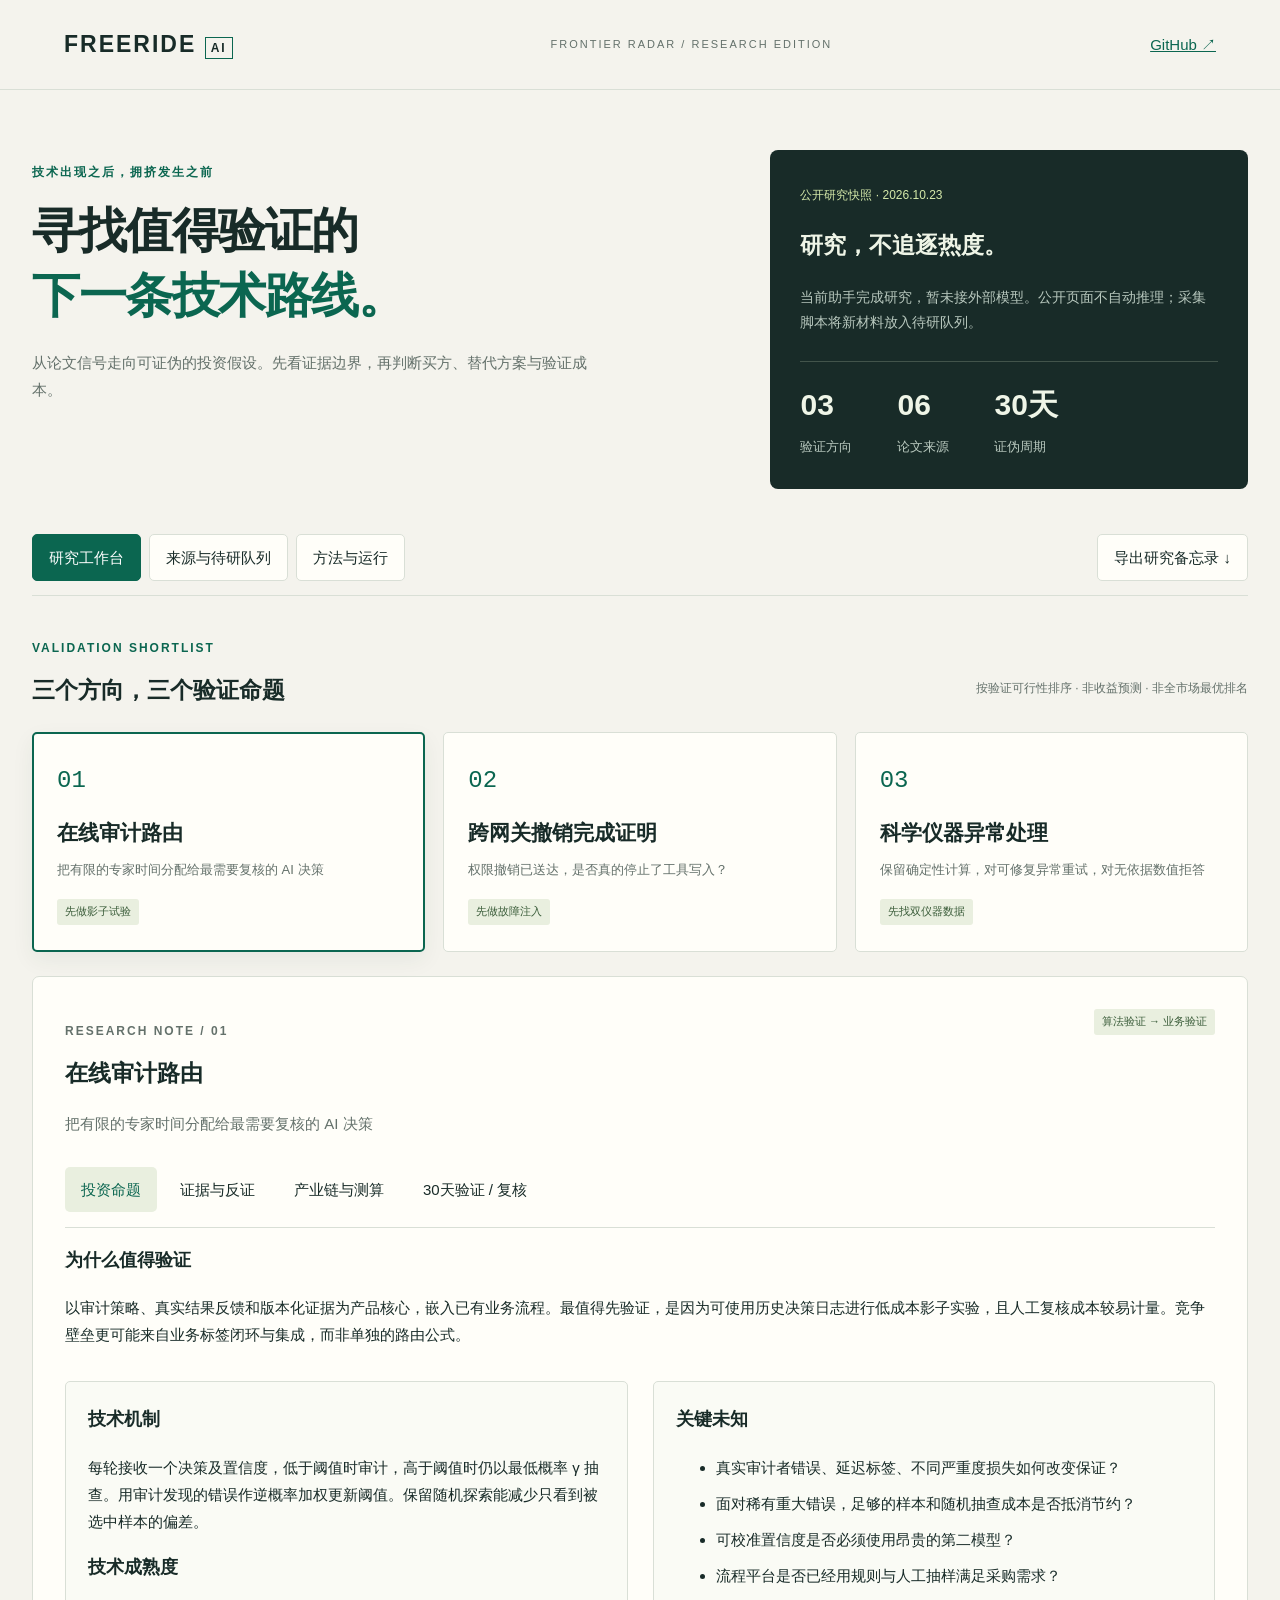
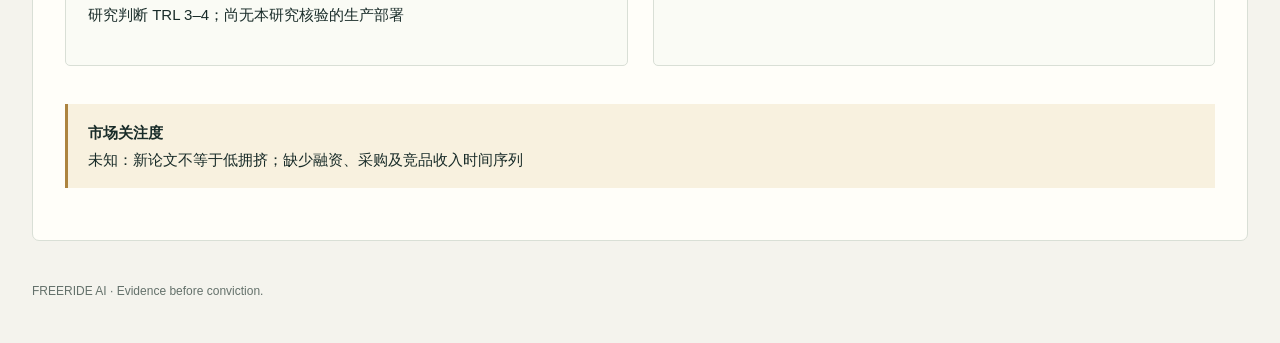
==== index.html @ b3511057 "Publish evidence-led frontier research demo with three validation cases" ====
<!doctype html>
<html lang="zh-CN"><head><meta charset="utf-8"><meta name="viewport" content="width=device-width,initial-scale=1"><meta name="description" content="FREERIDE AI 前沿技术投资研究工作台：证据、反证与30天验证计划"><title>FREERIDE | Frontier Radar</title><link rel="stylesheet" href="style.css"></head>
<body><header><a class="brand" href="#">FREERIDE <span>AI</span></a><div class="edition">FRONTIER RADAR / RESEARCH EDITION</div><a href="https://github.com/Lancewang1/freeride-frontier-radar" target="_blank" rel="noopener">GitHub ↗</a></header>
<main><section class="hero"><div><p class="eyebrow">技术出现之后，拥挤发生之前</p><h1>寻找值得验证的<br><em>下一条技术路线。</em></h1><p class="intro">从论文信号走向可证伪的投资假设。先看证据边界，再判断买方、替代方案与验证成本。</p></div><aside><span class="live">公开研究快照 · 2026.10.23</span><h2>研究，不追逐热度。</h2><p>当前助手完成研究，暂未接外部模型。公开页面不自动推理；采集脚本将新材料放入待研队列。</p><div class="numbers"><div><strong>03</strong><small>验证方向</small></div><div><strong>06</strong><small>论文来源</small></div><div><strong>30天</strong><small>证伪周期</small></div></div></aside></section>
<nav aria-label="页面导航"><button data-view="research" class="active">研究工作台</button><button data-view="evidence">来源与待研队列</button><button data-view="method">方法与运行</button><button id="export">导出研究备忘录 ↓</button></nav>
<section id="research"><div class="section-top"><div><p class="eyebrow">VALIDATION SHORTLIST</p><h2>三个方向，三个验证命题</h2></div><p>按验证可行性排序 · 非收益预测 · 非全市场最优排名</p></div><div id="cards" class="cards"></div><article id="detail"></article></section>
<section id="evidence" hidden><h2>证据登记簿</h2><p>出处有层级，判断有边界。PDF哈希记录本次读取版本，不把作者结果冒充独立复现。</p><input id="search" placeholder="搜索标题或证据状态" aria-label="搜索来源"><div id="source-list"></div><h2>新信号 · 待研究</h2><p>采集只新增候选材料，不改写已审阅结论。论文数和 stars 均不能证明低市场关注。</p><div id="pending"></div></section>
<section id="method" hidden><h2>从信号到可复核的决策</h2><div class="flow"><span>公开来源</span><b>→</b><span>去重与时间戳</span><b>→</b><span>待研队列</span><b>→</b><span>助手研读</span><b>→</b><span>验证 / 否决</span></div><div class="two"><div class="panel"><h3>什么已经可用</h3><p>三个方向深研、逐条出处、产业链、市场假设计算、30天验证计划、浏览器本地复核记录、Markdown 导出、真实 arXiv 信号采集与去重。</p><h3>如何持续运行</h3><p>本地执行 <code>python scripts/collect.py</code>，然后 <code>python -m http.server 8000</code>。脚本每次更新 pending.json；可由系统任务定时触发。GitHub Actions (optional template) 支持手动采集，产物作为 artifact 下载，不会自动发布未经复核材料。</p></div><div class="panel"><h3>尚未成立的结论</h3><p>没有核验融资拥挤度、客户采购与收入，因此不标记“被低估”。市场容量、CAGR、上下游CR5暂无可比观测数据。页面测算均为可编辑假设。</p><h3>公开版边界</h3><p>仅含公开来源与原创分析，不含客户材料。复核记录只保存在当前浏览器。无云端同步、登录、后台模型或全天候任务；关闭本地服务后不会继续采集。</p></div></div><h3>筛选规则</h3><p>候选须具备明确新机制、可测的增量收益和可执行的证伪实验。优先低成本验证，再评估跨客户复用、付费意愿及平台替代风险。三个方向从先前主题筛选进入此轮深研，当前排序是研究判断，不是统计评分。</p><h3>下一阶段的数据要求</h3><p>关注度需固定关键词与对照主题，按月记录论文/独立团队、代码贡献者、融资轮次及金额、产品发布和招标采购；区分技术活动与资本拥挤。至少建立一个可比窗口后再判断变化，不用单日搜索结果下结论。</p></section>
<footer>FREERIDE AI · Evidence before conviction. <span id="save-status" role="status"></span></footer></main><script src="app.js"></script></body></html>
---- style.css ----
:root{--bg:#f4f3ed;--ink:#182b28;--muted:#64716b;--line:#d9dfd6;--green:#0b6650;--lime:#d6eaaa;--white:#fffef9}*{box-sizing:border-box}body{margin:0;background:var(--bg);color:var(--ink);font:15px/1.8 -apple-system,BlinkMacSystemFont,"Segoe UI","Microsoft YaHei",sans-serif}a{color:var(--green)}button,input,select,textarea{font:inherit}button{cursor:pointer}header{max-width:1440px;margin:auto;padding:24px 5%;display:flex;align-items:center;justify-content:space-between;border-bottom:1px solid var(--line)}.brand{font-size:23px;letter-spacing:2px;font-weight:800;text-decoration:none;color:var(--ink)}.brand span{font-size:12px;border:1px solid var(--green);padding:3px 5px}.edition{font-size:11px;letter-spacing:2px;color:var(--muted)}main{max-width:1320px;margin:auto;padding:0 32px}.hero{display:grid;grid-template-columns:1.4fr 1fr;gap:70px;padding:60px 0 45px}.eyebrow{font-size:12px;letter-spacing:2px;color:var(--green);font-weight:700}h1{font-size:48px;line-height:1.35;margin:15px 0 20px;letter-spacing:-1.5px}h1 em{font-style:normal;color:var(--green)}.intro{max-width:560px;color:var(--muted)}aside{background:var(--ink);color:#eff5e7;padding:30px;border-radius:8px;align-self:center}aside p{color:#b8c8be;font-size:14px}.live{font-size:12px;color:var(--lime)}.numbers{display:flex;gap:45px;border-top:1px solid #42544b;padding-top:16px;margin-top:25px}.numbers strong{font-size:30px;display:block}.numbers small{color:#b8c8be}nav{display:flex;gap:8px;border-bottom:1px solid var(--line);padding-bottom:14px;flex-wrap:wrap}button{border:1px solid var(--line);border-radius:5px;background:var(--white);color:var(--ink);padding:9px 16px}button:hover{border-color:var(--green)}button.active{background:var(--green);color:white;border-color:var(--green)}#export{margin-left:auto}.section-top{display:flex;justify-content:space-between;align-items:end;margin:30px 0 20px}.section-top h2{margin:0}.section-top>p{font-size:12px;color:var(--muted)}.cards{display:grid;grid-template-columns:repeat(3,1fr);gap:18px}.card{text-align:left;padding:24px;position:relative;min-height:220px}.card.selected{border:2px solid var(--green);padding:23px;box-shadow:0 8px 22px #183d2810}.card .rank{color:var(--green);font-family:monospace;font-size:24px}.card h3{margin:12px 0 6px;font-size:21px}.card p{font-size:13px;color:var(--muted);margin:0 0 15px}.pill{display:inline-block;background:#e9efdf;color:#3b5d3a;padding:3px 8px;border-radius:3px;font-size:11px}article{background:var(--white);border:1px solid var(--line);border-radius:7px;margin-top:24px;padding:32px}.detail-head{display:flex;justify-content:space-between;gap:20px}.detail-head h2{margin:4px 0}.detail-head p{color:var(--muted)}.tabs{display:flex;gap:7px;flex-wrap:wrap;border-bottom:1px solid var(--line);padding:15px 0}.tabs button{border:0;background:transparent}.tabs button.active{color:var(--green);background:#e9efdf}.two{display:grid;grid-template-columns:1fr 1fr;gap:25px}.panel{border:1px solid var(--line);padding:22px;border-radius:5px;margin:18px 0;background:#fafbf5}.panel h3:first-child{margin-top:0}.muted{color:var(--muted)}.fact{padding:18px 0;border-bottom:1px solid var(--line)}.fact p{margin:0 0 6px}.fact small{color:var(--muted)}.warning{border-left:3px solid #ad8440;background:#f8f1df;padding:15px 20px;margin:20px 0}.flow{display:flex;align-items:stretch;gap:12px;margin:24px 0;flex-wrap:wrap}.flow span{flex:1;background:#e8eee3;padding:18px;min-width:140px}.flow b{align-self:center;color:var(--muted)}label{display:block;font-size:13px;margin:12px 0}input,select,textarea{border:1px solid #bec9bc;border-radius:4px;padding:9px;background:white;color:var(--ink);max-width:100%}input[type=number]{display:block;width:100%}textarea{width:100%;min-height:120px}.metrics{display:grid;grid-template-columns:repeat(3,1fr);gap:15px}.metric{background:#e8eee3;padding:20px}.metric strong{font-size:24px;display:block;color:var(--green)}.metric small{font-size:12px}.source{padding:20px;border-bottom:1px solid var(--line);overflow-wrap:anywhere}.source p{margin:5px 0}.hash{font:11px/1.6 monospace;color:var(--muted)}#search{width:100%;max-width:500px;margin:15px 0}footer{margin:40px 0;font-size:12px;color:var(--muted);display:flex;justify-content:space-between}li{margin:9px 0}section[hidden],div[hidden]{display:none}code{overflow-wrap:anywhere}a:focus-visible,button:focus-visible{outline:3px solid #cb982d;outline-offset:3px}
@media(max-width:800px){main{padding:0 18px}.hero{grid-template-columns:1fr;gap:20px;padding:30px 0}h1{font-size:35px}.edition{display:none}.cards,.two{grid-template-columns:1fr}.card{min-height:0}.section-top{display:block}.detail-head{display:block}article{padding:18px}.metrics{grid-template-columns:1fr}.numbers{gap:35px}#export{margin-left:0}.flow{flex-direction:column}.flow b{transform:rotate(90deg)}header{padding:20px}.brand{font-size:19px}}
.detail-head>.pill{align-self:flex-start;white-space:nowrap}
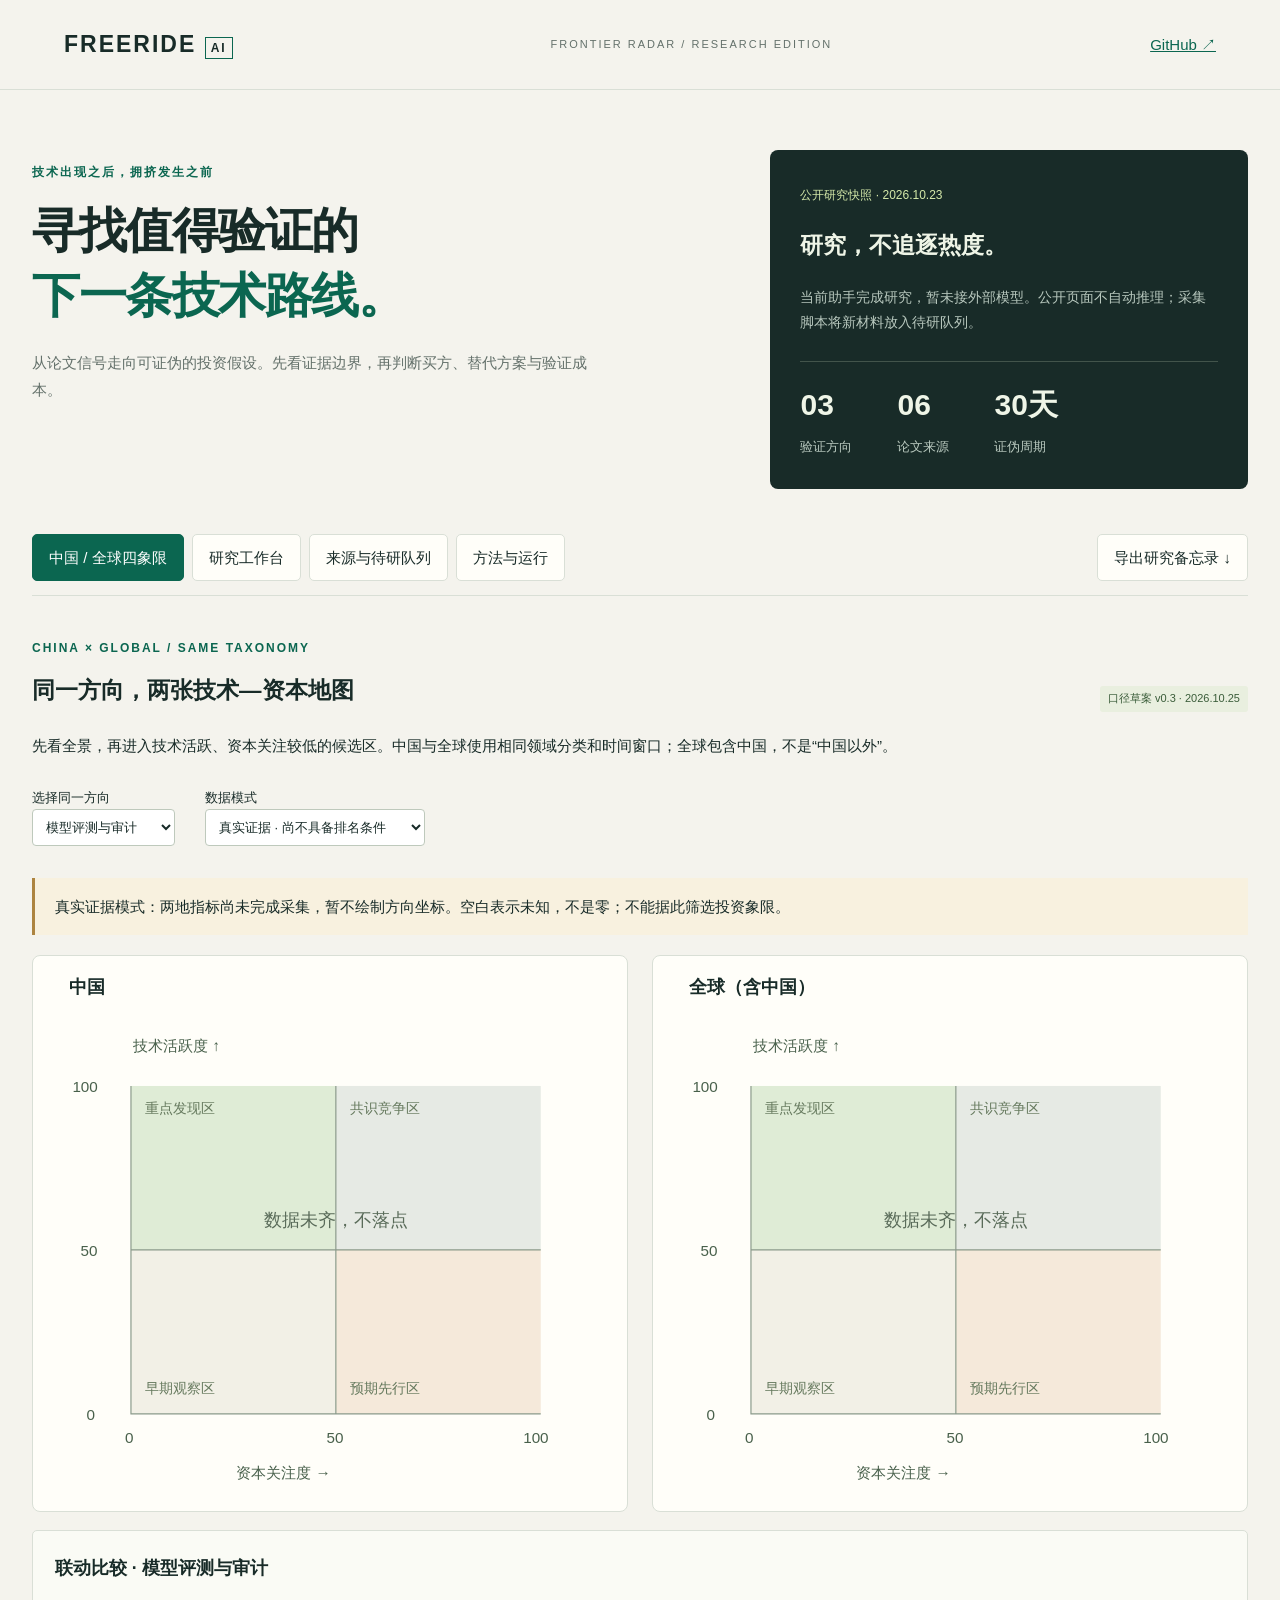
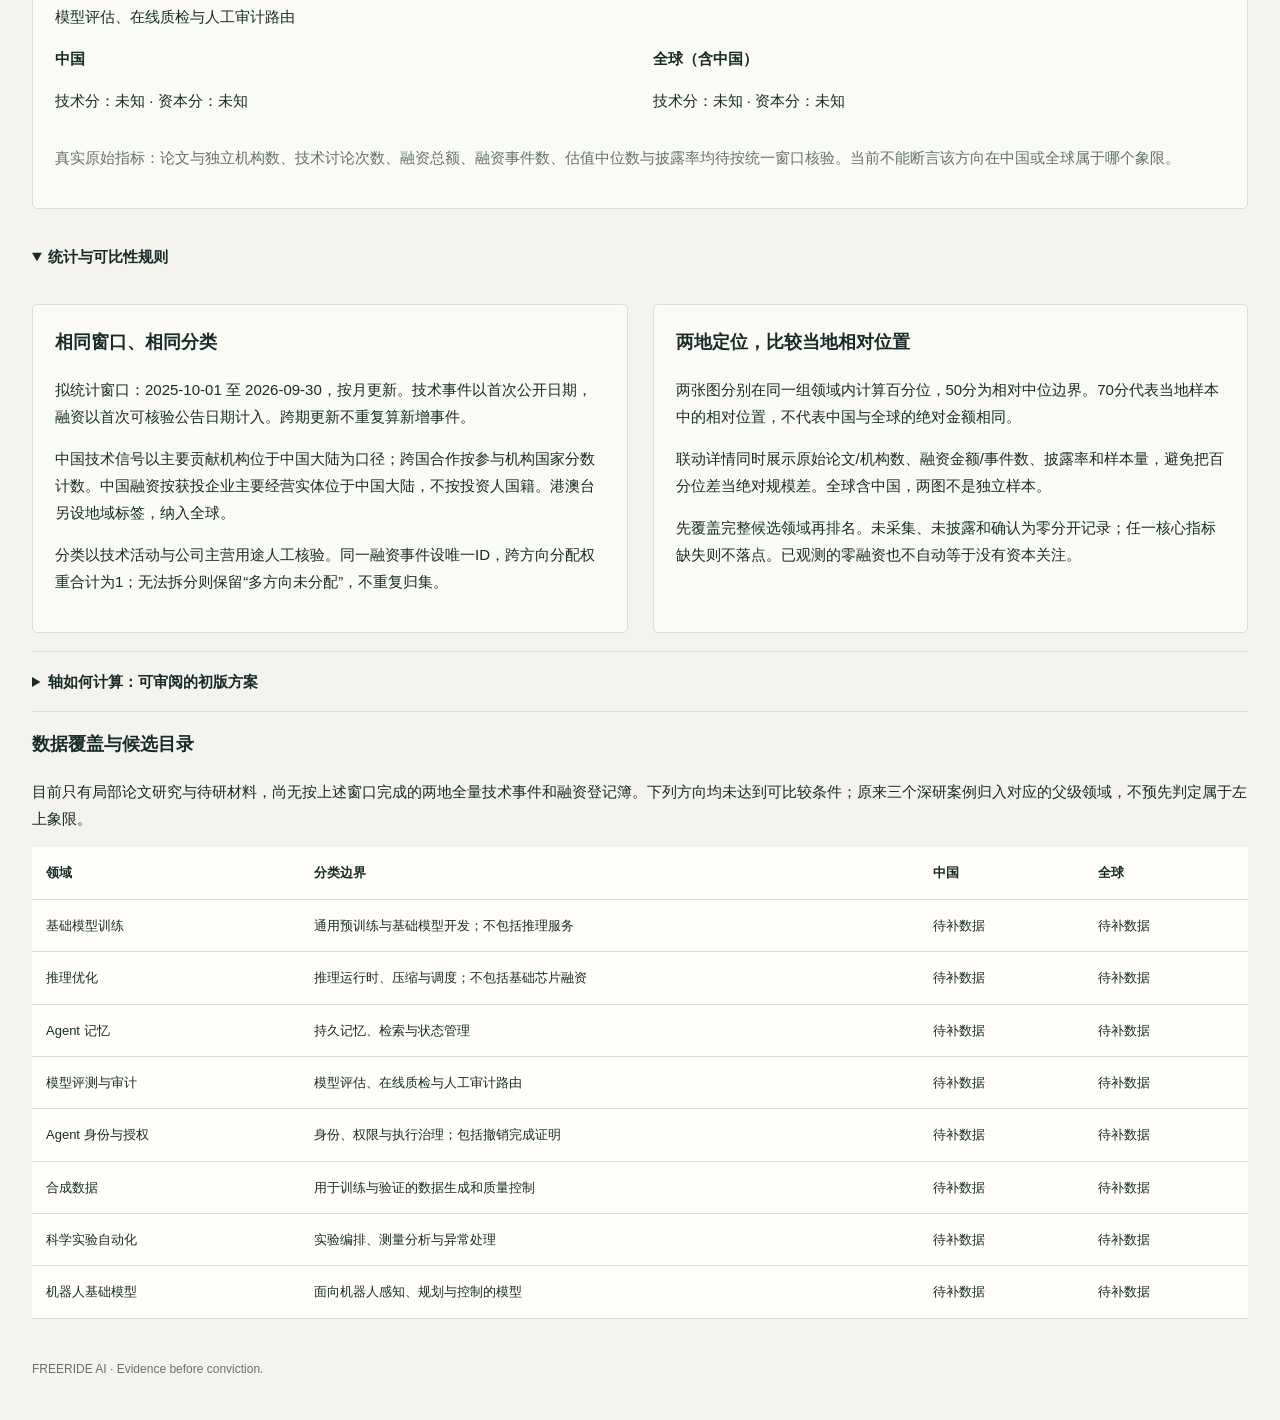
==== commit 88d8d8a4: "Add linked China and global quadrant framework with explicit data gaps" ====
--- a/index.html
+++ b/index.html
@@ -2,8 +2,8 @@
 <html lang="zh-CN"><head><meta charset="utf-8"><meta name="viewport" content="width=device-width,initial-scale=1"><meta name="description" content="FREERIDE AI 前沿技术投资研究工作台：证据、反证与30天验证计划"><title>FREERIDE | Frontier Radar</title><link rel="stylesheet" href="style.css"></head>
 <body><header><a class="brand" href="#">FREERIDE <span>AI</span></a><div class="edition">FRONTIER RADAR / RESEARCH EDITION</div><a href="https://github.com/Lancewang1/freeride-frontier-radar" target="_blank" rel="noopener">GitHub ↗</a></header>
 <main><section class="hero"><div><p class="eyebrow">技术出现之后，拥挤发生之前</p><h1>寻找值得验证的<br><em>下一条技术路线。</em></h1><p class="intro">从论文信号走向可证伪的投资假设。先看证据边界，再判断买方、替代方案与验证成本。</p></div><aside><span class="live">公开研究快照 · 2026.10.23</span><h2>研究，不追逐热度。</h2><p>当前助手完成研究，暂未接外部模型。公开页面不自动推理；采集脚本将新材料放入待研队列。</p><div class="numbers"><div><strong>03</strong><small>验证方向</small></div><div><strong>06</strong><small>论文来源</small></div><div><strong>30天</strong><small>证伪周期</small></div></div></aside></section>
-<nav aria-label="页面导航"><button data-view="research" class="active">研究工作台</button><button data-view="evidence">来源与待研队列</button><button data-view="method">方法与运行</button><button id="export">导出研究备忘录 ↓</button></nav>
-<section id="research"><div class="section-top"><div><p class="eyebrow">VALIDATION SHORTLIST</p><h2>三个方向，三个验证命题</h2></div><p>按验证可行性排序 · 非收益预测 · 非全市场最优排名</p></div><div id="cards" class="cards"></div><article id="detail"></article></section>
+<nav aria-label="页面导航"><button data-view="landscape" class="active">中国 / 全球四象限</button><button data-view="research">研究工作台</button><button data-view="evidence">来源与待研队列</button><button data-view="method">方法与运行</button><button id="export">导出研究备忘录 ↓</button></nav>
+<section id="landscape"></section><section id="research" hidden><div class="section-top"><div><p class="eyebrow">VALIDATION SHORTLIST</p><h2>三个方向，三个验证命题</h2></div><p>按验证可行性排序 · 非收益预测 · 非全市场最优排名</p></div><div id="cards" class="cards"></div><article id="detail"></article></section>
 <section id="evidence" hidden><h2>证据登记簿</h2><p>出处有层级，判断有边界。PDF哈希记录本次读取版本，不把作者结果冒充独立复现。</p><input id="search" placeholder="搜索标题或证据状态" aria-label="搜索来源"><div id="source-list"></div><h2>新信号 · 待研究</h2><p>采集只新增候选材料，不改写已审阅结论。论文数和 stars 均不能证明低市场关注。</p><div id="pending"></div></section>
 <section id="method" hidden><h2>从信号到可复核的决策</h2><div class="flow"><span>公开来源</span><b>→</b><span>去重与时间戳</span><b>→</b><span>待研队列</span><b>→</b><span>助手研读</span><b>→</b><span>验证 / 否决</span></div><div class="two"><div class="panel"><h3>什么已经可用</h3><p>三个方向深研、逐条出处、产业链、市场假设计算、30天验证计划、浏览器本地复核记录、Markdown 导出、真实 arXiv 信号采集与去重。</p><h3>如何持续运行</h3><p>本地执行 <code>python scripts/collect.py</code>，然后 <code>python -m http.server 8000</code>。脚本每次更新 pending.json；可由系统任务定时触发。GitHub Actions (optional template) 支持手动采集，产物作为 artifact 下载，不会自动发布未经复核材料。</p></div><div class="panel"><h3>尚未成立的结论</h3><p>没有核验融资拥挤度、客户采购与收入，因此不标记“被低估”。市场容量、CAGR、上下游CR5暂无可比观测数据。页面测算均为可编辑假设。</p><h3>公开版边界</h3><p>仅含公开来源与原创分析，不含客户材料。复核记录只保存在当前浏览器。无云端同步、登录、后台模型或全天候任务；关闭本地服务后不会继续采集。</p></div></div><h3>筛选规则</h3><p>候选须具备明确新机制、可测的增量收益和可执行的证伪实验。优先低成本验证，再评估跨客户复用、付费意愿及平台替代风险。三个方向从先前主题筛选进入此轮深研，当前排序是研究判断，不是统计评分。</p><h3>下一阶段的数据要求</h3><p>关注度需固定关键词与对照主题，按月记录论文/独立团队、代码贡献者、融资轮次及金额、产品发布和招标采购；区分技术活动与资本拥挤。至少建立一个可比窗口后再判断变化，不用单日搜索结果下结论。</p></section>
-<footer>FREERIDE AI · Evidence before conviction. <span id="save-status" role="status"></span></footer></main><script src="app.js"></script></body></html>
+<footer>FREERIDE AI · Evidence before conviction. <span id="save-status" role="status"></span></footer></main><script src="app.js"></script><script src="radar.js"></script></body></html>
--- a/style.css
+++ b/style.css
@@ -1,3 +1,5 @@
 :root{--bg:#f4f3ed;--ink:#182b28;--muted:#64716b;--line:#d9dfd6;--green:#0b6650;--lime:#d6eaaa;--white:#fffef9}*{box-sizing:border-box}body{margin:0;background:var(--bg);color:var(--ink);font:15px/1.8 -apple-system,BlinkMacSystemFont,"Segoe UI","Microsoft YaHei",sans-serif}a{color:var(--green)}button,input,select,textarea{font:inherit}button{cursor:pointer}header{max-width:1440px;margin:auto;padding:24px 5%;display:flex;align-items:center;justify-content:space-between;border-bottom:1px solid var(--line)}.brand{font-size:23px;letter-spacing:2px;font-weight:800;text-decoration:none;color:var(--ink)}.brand span{font-size:12px;border:1px solid var(--green);padding:3px 5px}.edition{font-size:11px;letter-spacing:2px;color:var(--muted)}main{max-width:1320px;margin:auto;padding:0 32px}.hero{display:grid;grid-template-columns:1.4fr 1fr;gap:70px;padding:60px 0 45px}.eyebrow{font-size:12px;letter-spacing:2px;color:var(--green);font-weight:700}h1{font-size:48px;line-height:1.35;margin:15px 0 20px;letter-spacing:-1.5px}h1 em{font-style:normal;color:var(--green)}.intro{max-width:560px;color:var(--muted)}aside{background:var(--ink);color:#eff5e7;padding:30px;border-radius:8px;align-self:center}aside p{color:#b8c8be;font-size:14px}.live{font-size:12px;color:var(--lime)}.numbers{display:flex;gap:45px;border-top:1px solid #42544b;padding-top:16px;margin-top:25px}.numbers strong{font-size:30px;display:block}.numbers small{color:#b8c8be}nav{display:flex;gap:8px;border-bottom:1px solid var(--line);padding-bottom:14px;flex-wrap:wrap}button{border:1px solid var(--line);border-radius:5px;background:var(--white);color:var(--ink);padding:9px 16px}button:hover{border-color:var(--green)}button.active{background:var(--green);color:white;border-color:var(--green)}#export{margin-left:auto}.section-top{display:flex;justify-content:space-between;align-items:end;margin:30px 0 20px}.section-top h2{margin:0}.section-top>p{font-size:12px;color:var(--muted)}.cards{display:grid;grid-template-columns:repeat(3,1fr);gap:18px}.card{text-align:left;padding:24px;position:relative;min-height:220px}.card.selected{border:2px solid var(--green);padding:23px;box-shadow:0 8px 22px #183d2810}.card .rank{color:var(--green);font-family:monospace;font-size:24px}.card h3{margin:12px 0 6px;font-size:21px}.card p{font-size:13px;color:var(--muted);margin:0 0 15px}.pill{display:inline-block;background:#e9efdf;color:#3b5d3a;padding:3px 8px;border-radius:3px;font-size:11px}article{background:var(--white);border:1px solid var(--line);border-radius:7px;margin-top:24px;padding:32px}.detail-head{display:flex;justify-content:space-between;gap:20px}.detail-head h2{margin:4px 0}.detail-head p{color:var(--muted)}.tabs{display:flex;gap:7px;flex-wrap:wrap;border-bottom:1px solid var(--line);padding:15px 0}.tabs button{border:0;background:transparent}.tabs button.active{color:var(--green);background:#e9efdf}.two{display:grid;grid-template-columns:1fr 1fr;gap:25px}.panel{border:1px solid var(--line);padding:22px;border-radius:5px;margin:18px 0;background:#fafbf5}.panel h3:first-child{margin-top:0}.muted{color:var(--muted)}.fact{padding:18px 0;border-bottom:1px solid var(--line)}.fact p{margin:0 0 6px}.fact small{color:var(--muted)}.warning{border-left:3px solid #ad8440;background:#f8f1df;padding:15px 20px;margin:20px 0}.flow{display:flex;align-items:stretch;gap:12px;margin:24px 0;flex-wrap:wrap}.flow span{flex:1;background:#e8eee3;padding:18px;min-width:140px}.flow b{align-self:center;color:var(--muted)}label{display:block;font-size:13px;margin:12px 0}input,select,textarea{border:1px solid #bec9bc;border-radius:4px;padding:9px;background:white;color:var(--ink);max-width:100%}input[type=number]{display:block;width:100%}textarea{width:100%;min-height:120px}.metrics{display:grid;grid-template-columns:repeat(3,1fr);gap:15px}.metric{background:#e8eee3;padding:20px}.metric strong{font-size:24px;display:block;color:var(--green)}.metric small{font-size:12px}.source{padding:20px;border-bottom:1px solid var(--line);overflow-wrap:anywhere}.source p{margin:5px 0}.hash{font:11px/1.6 monospace;color:var(--muted)}#search{width:100%;max-width:500px;margin:15px 0}footer{margin:40px 0;font-size:12px;color:var(--muted);display:flex;justify-content:space-between}li{margin:9px 0}section[hidden],div[hidden]{display:none}code{overflow-wrap:anywhere}a:focus-visible,button:focus-visible{outline:3px solid #cb982d;outline-offset:3px}
 @media(max-width:800px){main{padding:0 18px}.hero{grid-template-columns:1fr;gap:20px;padding:30px 0}h1{font-size:35px}.edition{display:none}.cards,.two{grid-template-columns:1fr}.card{min-height:0}.section-top{display:block}.detail-head{display:block}article{padding:18px}.metrics{grid-template-columns:1fr}.numbers{gap:35px}#export{margin-left:0}.flow{flex-direction:column}.flow b{transform:rotate(90deg)}header{padding:20px}.brand{font-size:19px}}
 .detail-head>.pill{align-self:flex-start;white-space:nowrap}
+.radar-pair{display:grid;grid-template-columns:1fr 1fr;gap:24px}.radar-pair>div{background:var(--white);border:1px solid var(--line);border-radius:8px;padding:16px}.radar-pair h3{margin:0 0 0 20px}.radar-svg{width:100%;display:block}.radar-controls{display:flex;gap:30px;flex-wrap:wrap}.radar-controls select{display:block}.quadrant-label{font-size:12px;fill:#65795d}.axis-label{font-size:13px;fill:#48604b}.radar-point{cursor:pointer;fill:#6a8871}.radar-point text{font-size:10px;fill:#52644f}.radar-point.chosen{fill:#075d44}.radar-point.chosen text{font-weight:800;fill:#075d44}.radar-point:focus{outline:none}.radar-point:focus circle{stroke:#b78324;stroke-width:4}.radar-table-wrap{overflow-x:auto}.radar-table{width:100%;border-collapse:collapse;background:var(--white);font-size:13px}.radar-table td,.radar-table th{padding:14px;text-align:left;border-bottom:1px solid var(--line)}.radar-table th{white-space:nowrap}summary{cursor:pointer;font-weight:700;padding:16px 0}details{border-bottom:1px solid var(--line)}@media(max-width:800px){.radar-pair{grid-template-columns:1fr;gap:18px}.radar-pair>div{padding:6px}.radar-controls{gap:0}.radar-table{min-width:600px}}
+.radar-point text{display:none;pointer-events:none}.radar-point.chosen text{display:block}
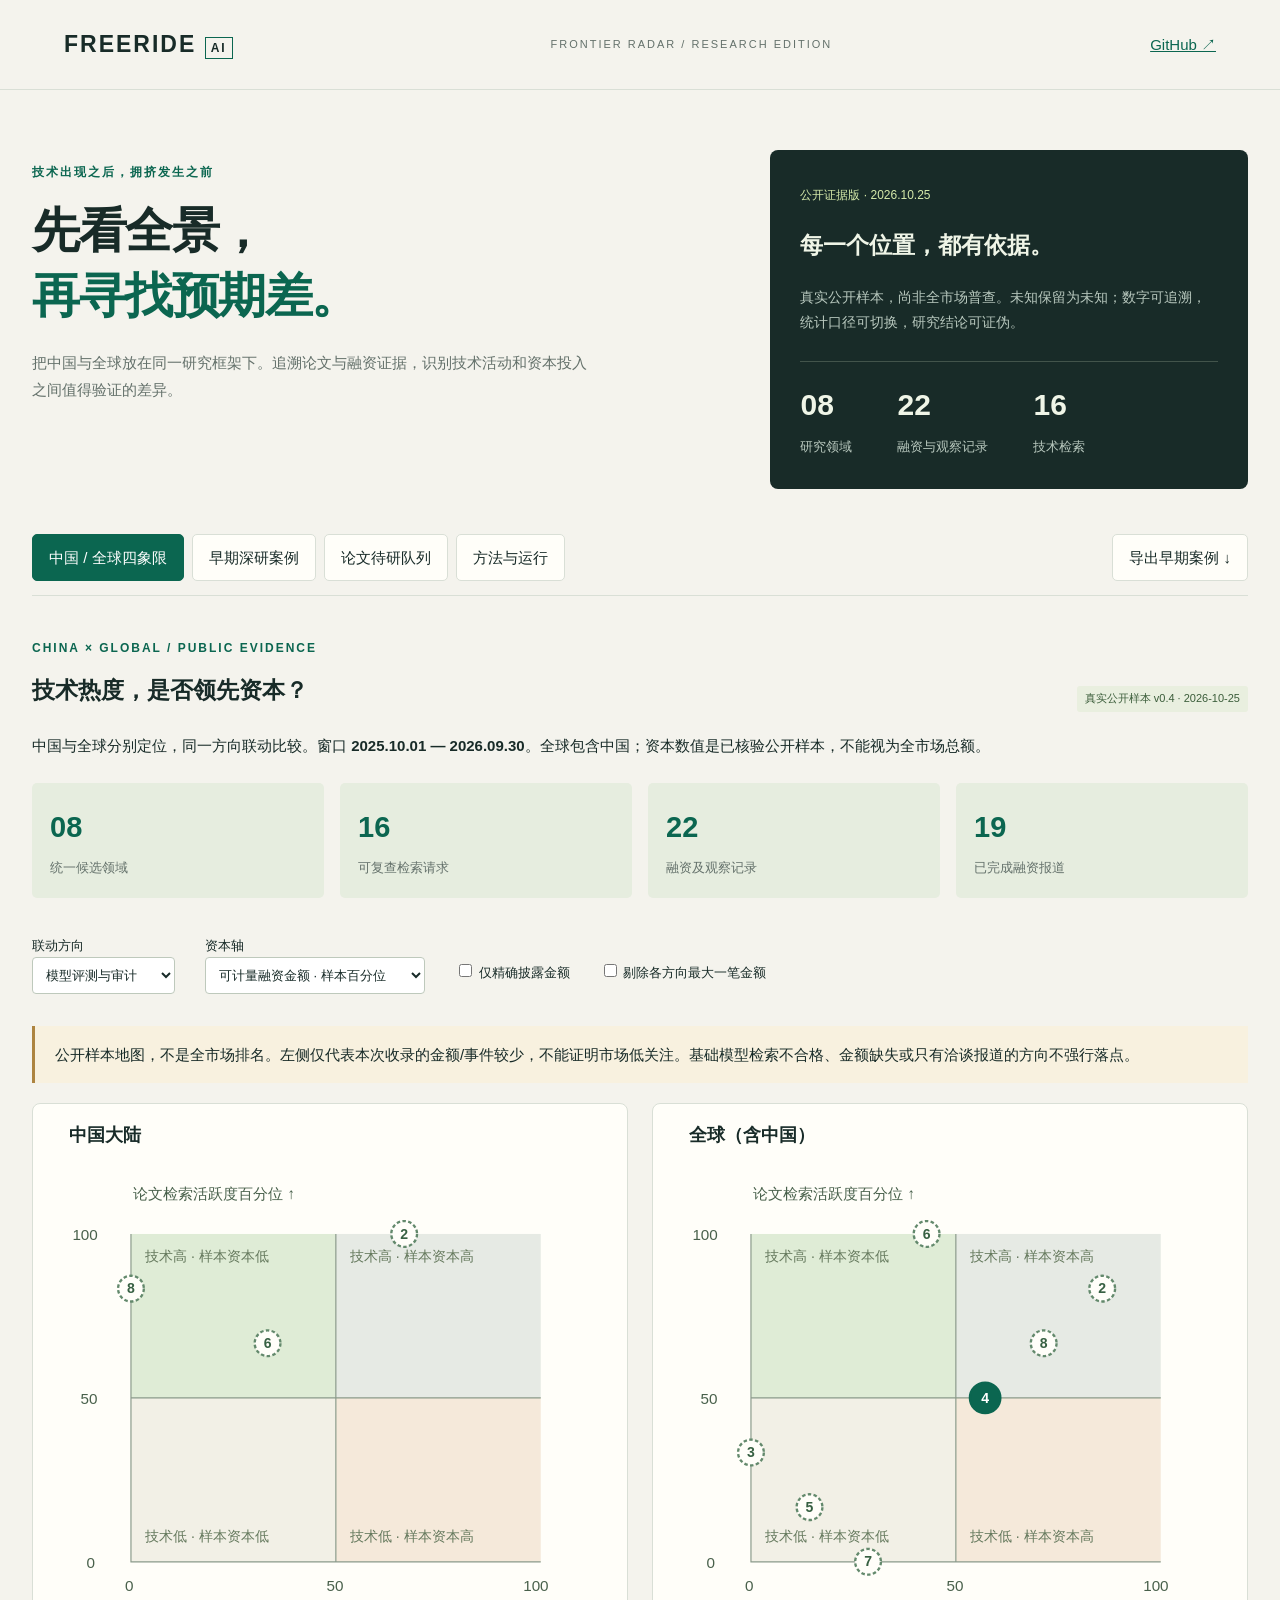
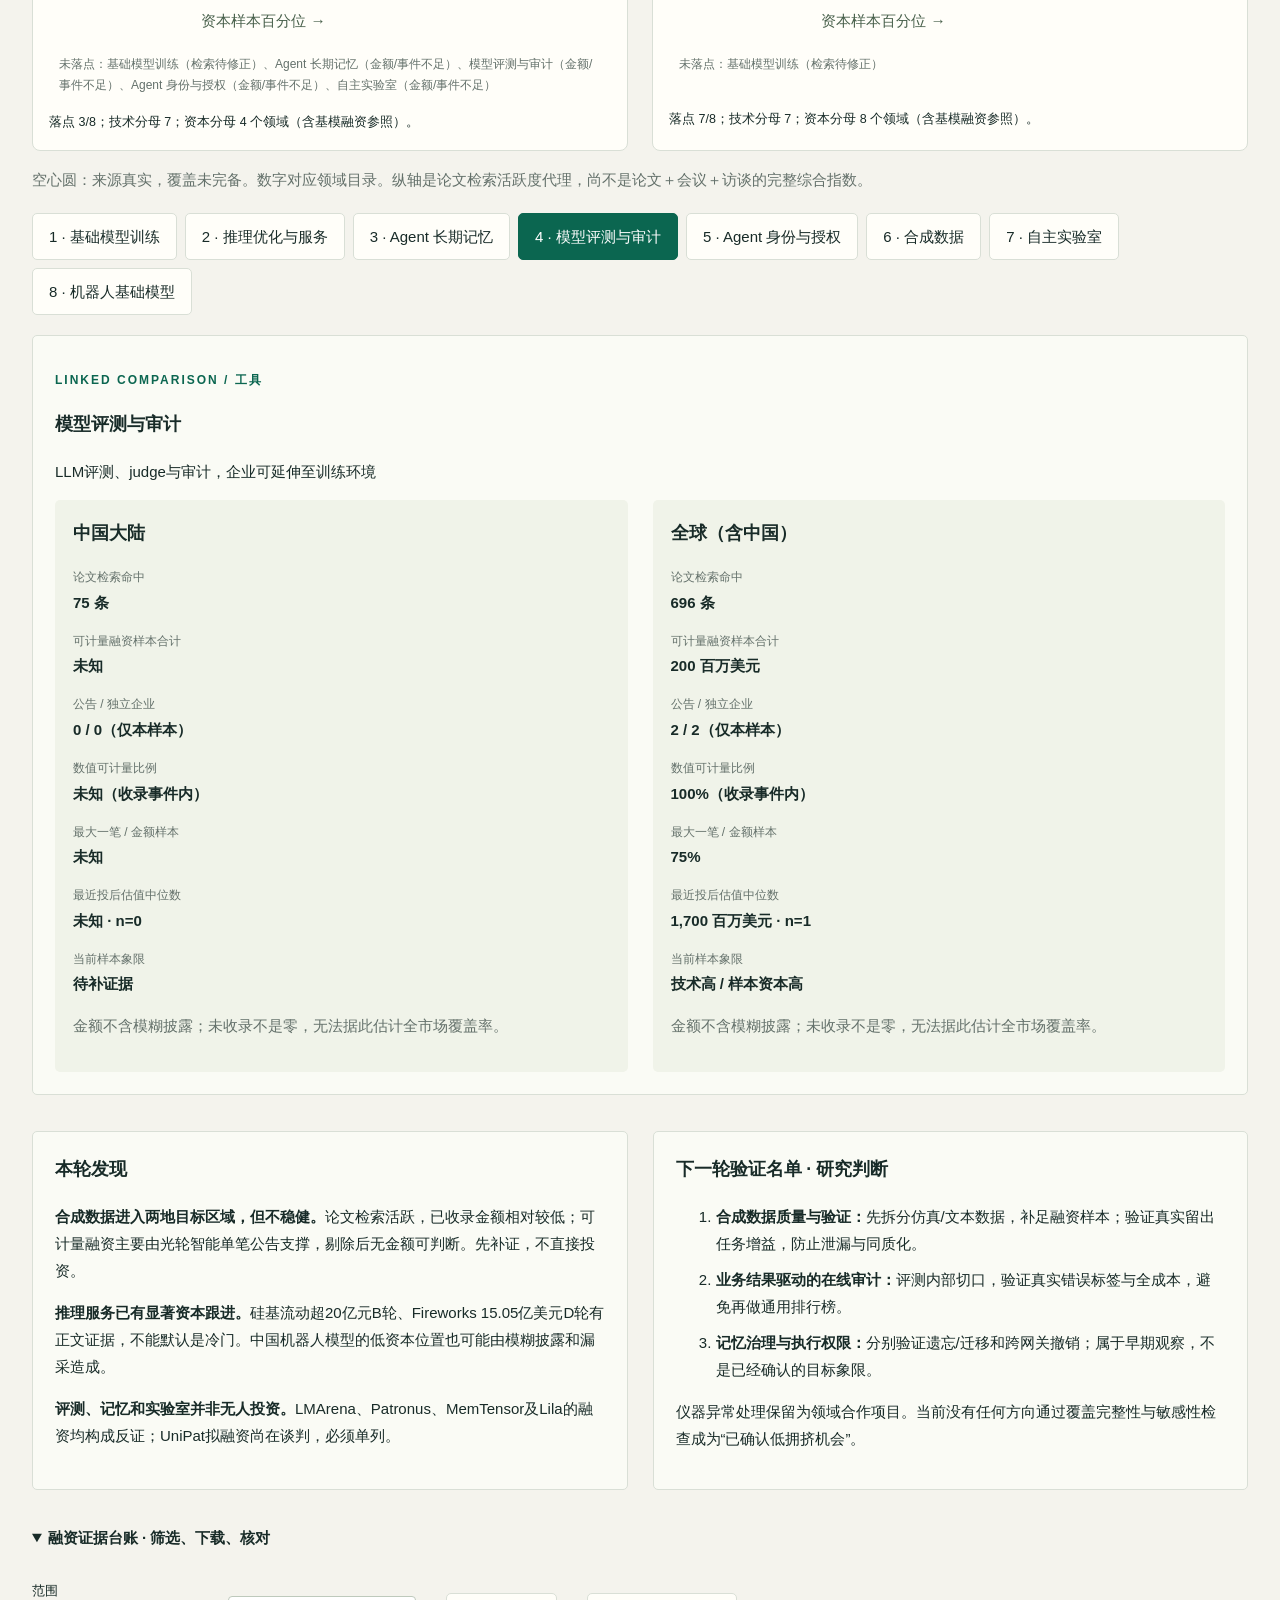
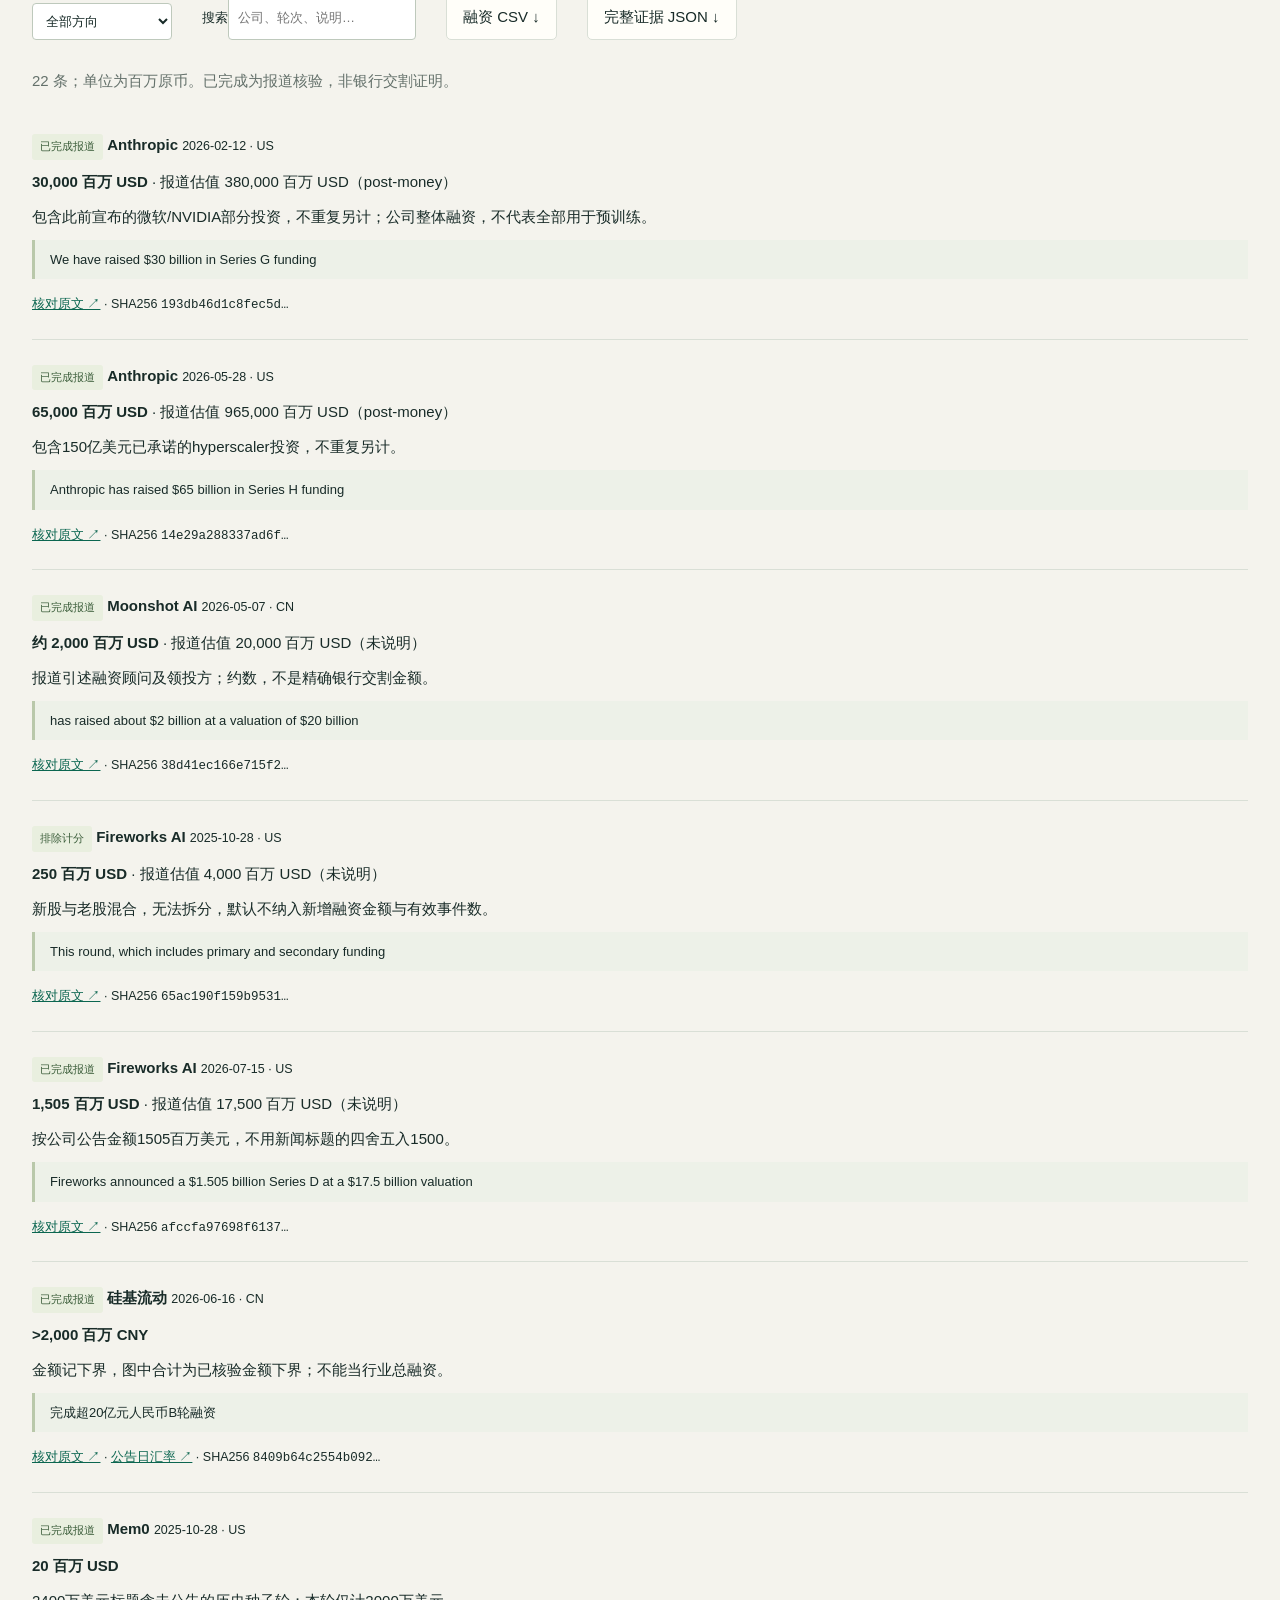
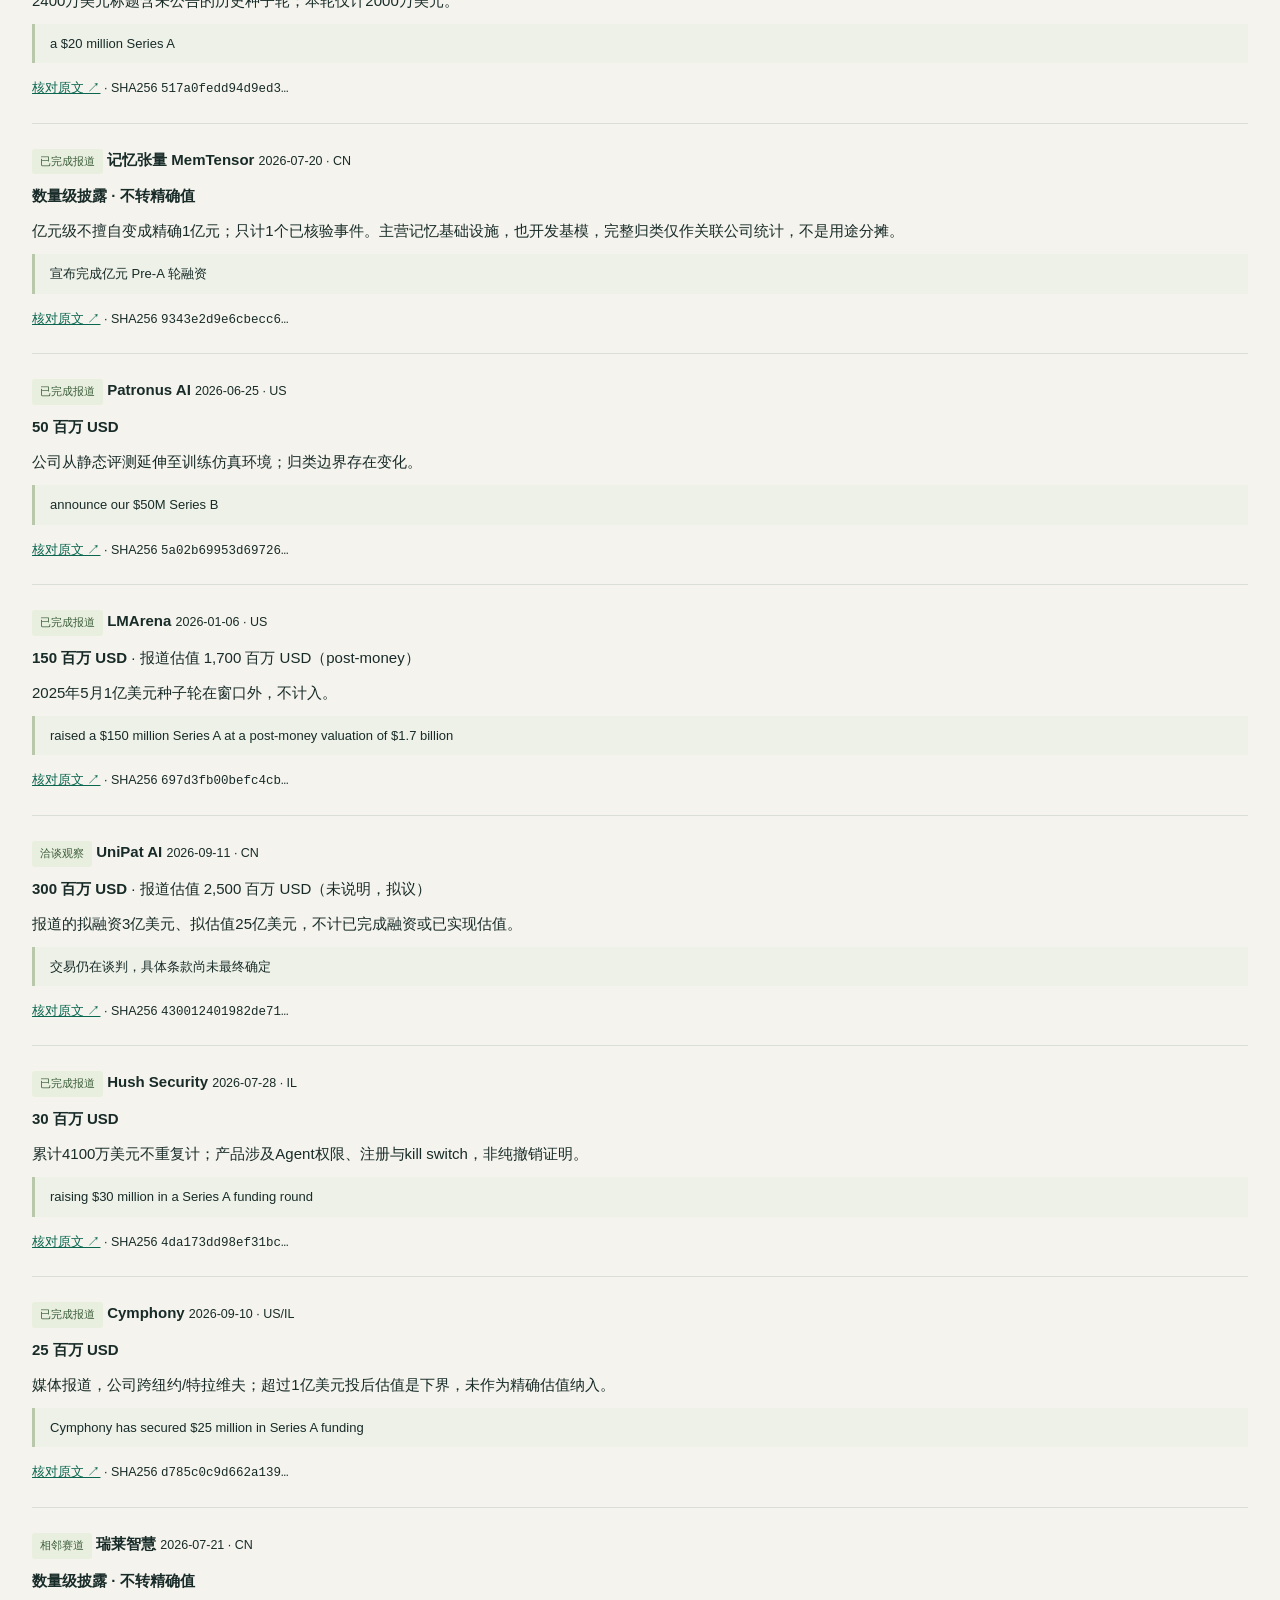
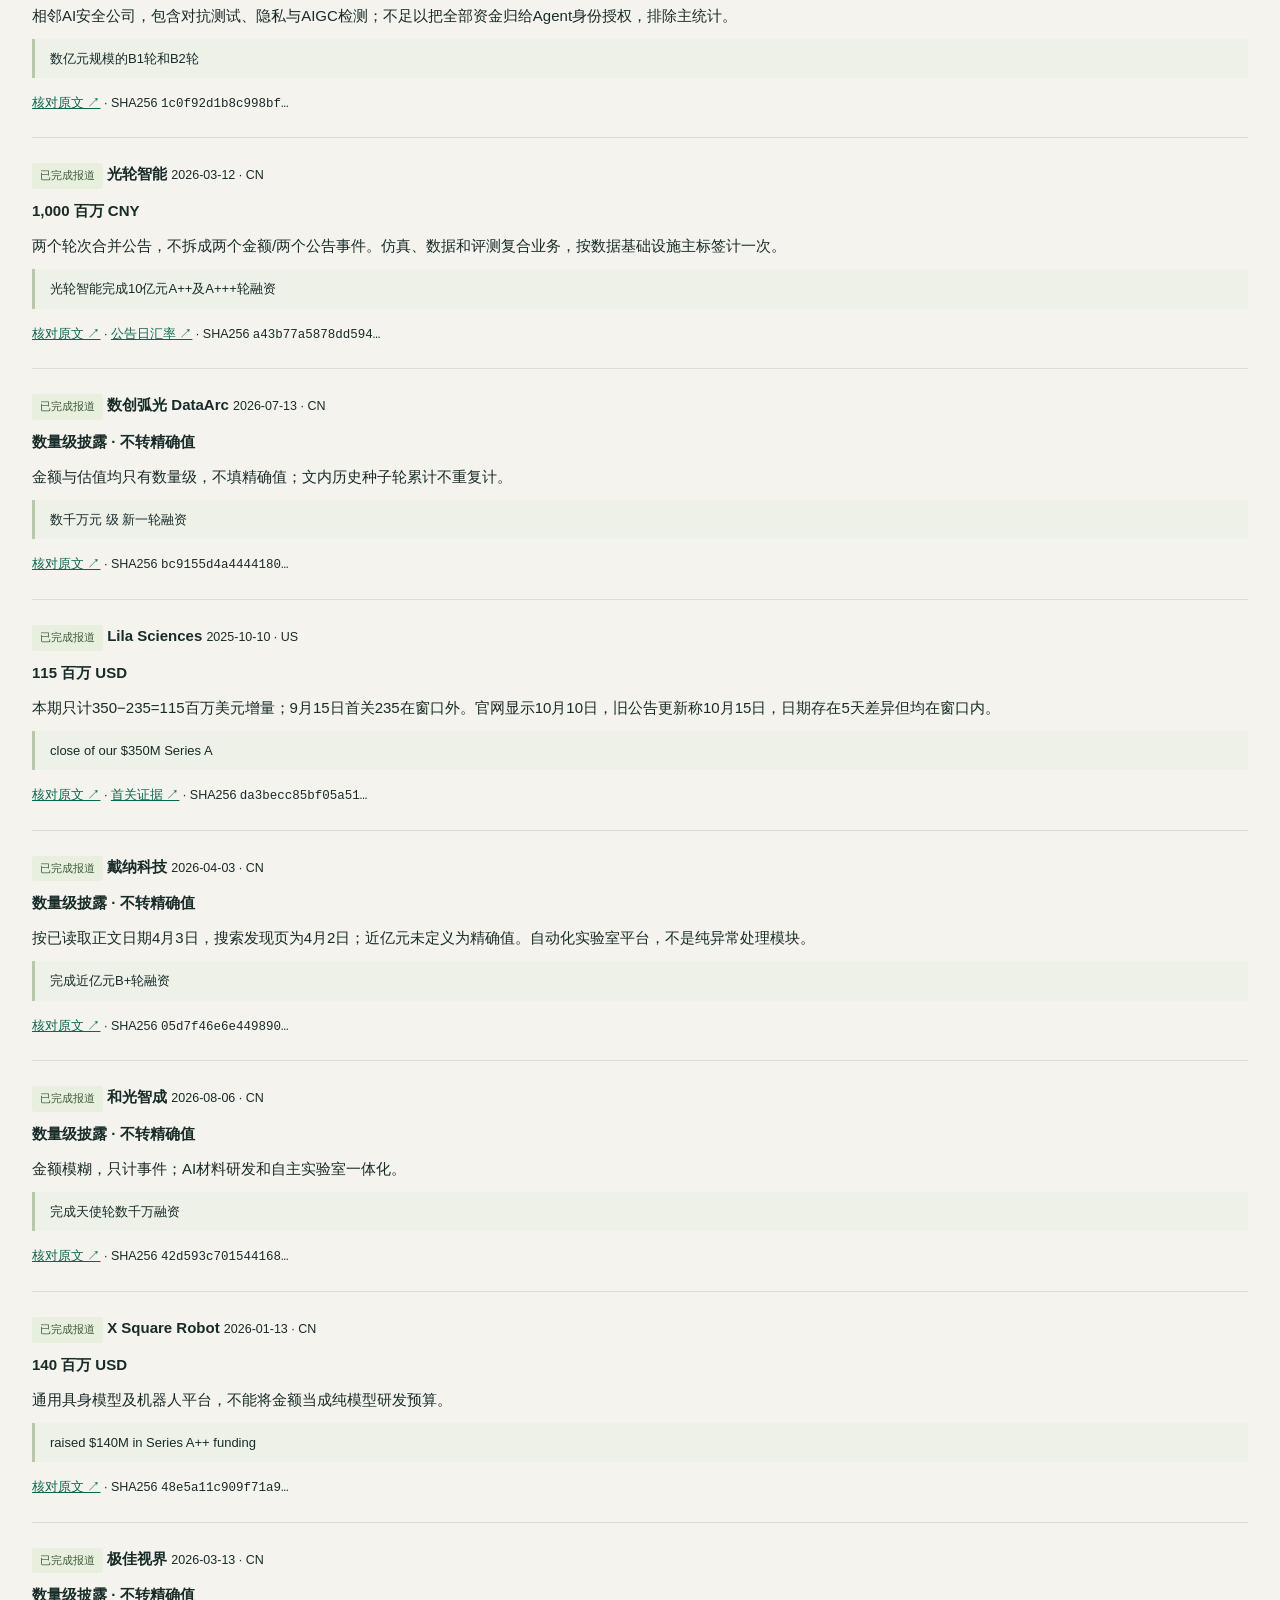
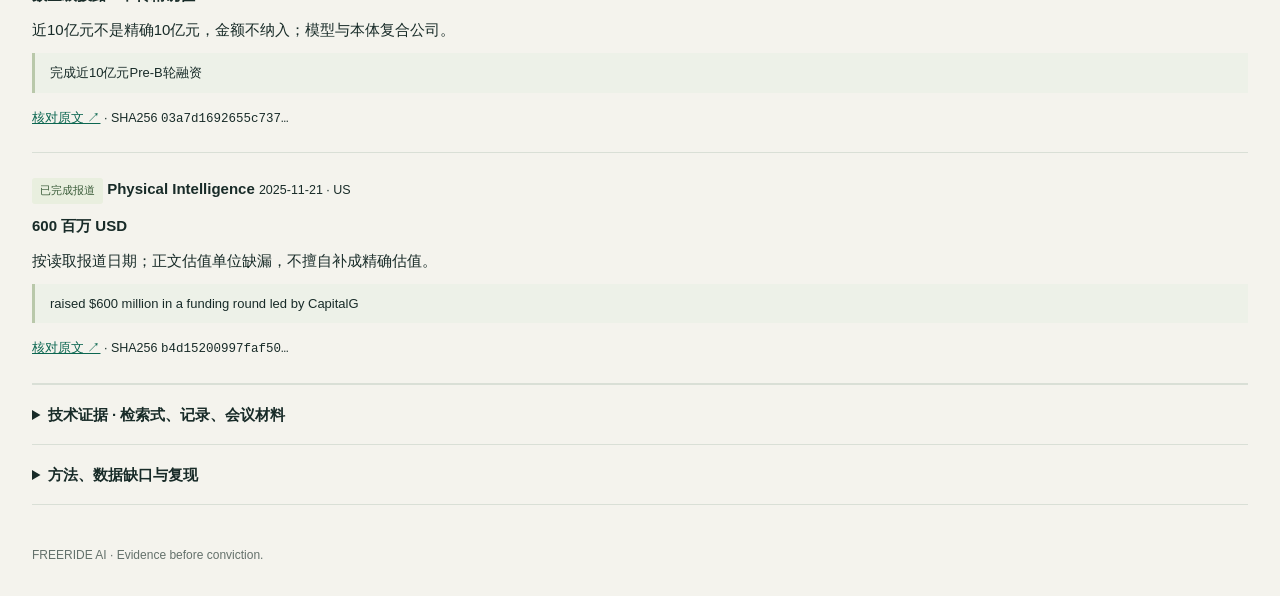
==== commit 72d1c2c6: "Publish China-global evidence map with audited funding ledger and sensitivity checks" ====
--- a/index.html
+++ b/index.html
@@ -1,9 +1,9 @@
 <!doctype html>
 <html lang="zh-CN"><head><meta charset="utf-8"><meta name="viewport" content="width=device-width,initial-scale=1"><meta name="description" content="FREERIDE AI 前沿技术投资研究工作台：证据、反证与30天验证计划"><title>FREERIDE | Frontier Radar</title><link rel="stylesheet" href="style.css"></head>
 <body><header><a class="brand" href="#">FREERIDE <span>AI</span></a><div class="edition">FRONTIER RADAR / RESEARCH EDITION</div><a href="https://github.com/Lancewang1/freeride-frontier-radar" target="_blank" rel="noopener">GitHub ↗</a></header>
-<main><section class="hero"><div><p class="eyebrow">技术出现之后，拥挤发生之前</p><h1>寻找值得验证的<br><em>下一条技术路线。</em></h1><p class="intro">从论文信号走向可证伪的投资假设。先看证据边界，再判断买方、替代方案与验证成本。</p></div><aside><span class="live">公开研究快照 · 2026.10.23</span><h2>研究，不追逐热度。</h2><p>当前助手完成研究，暂未接外部模型。公开页面不自动推理；采集脚本将新材料放入待研队列。</p><div class="numbers"><div><strong>03</strong><small>验证方向</small></div><div><strong>06</strong><small>论文来源</small></div><div><strong>30天</strong><small>证伪周期</small></div></div></aside></section>
-<nav aria-label="页面导航"><button data-view="landscape" class="active">中国 / 全球四象限</button><button data-view="research">研究工作台</button><button data-view="evidence">来源与待研队列</button><button data-view="method">方法与运行</button><button id="export">导出研究备忘录 ↓</button></nav>
-<section id="landscape"></section><section id="research" hidden><div class="section-top"><div><p class="eyebrow">VALIDATION SHORTLIST</p><h2>三个方向，三个验证命题</h2></div><p>按验证可行性排序 · 非收益预测 · 非全市场最优排名</p></div><div id="cards" class="cards"></div><article id="detail"></article></section>
+<main><section class="hero"><div><p class="eyebrow">技术出现之后，拥挤发生之前</p><h1>先看全景，<br><em>再寻找预期差。</em></h1><p class="intro">把中国与全球放在同一研究框架下。追溯论文与融资证据，识别技术活动和资本投入之间值得验证的差异。</p></div><aside><span class="live">公开证据版 · 2026.10.25</span><h2>每一个位置，都有依据。</h2><p>真实公开样本，尚非全市场普查。未知保留为未知；数字可追溯，统计口径可切换，研究结论可证伪。</p><div class="numbers"><div><strong>08</strong><small>研究领域</small></div><div><strong>22</strong><small>融资与观察记录</small></div><div><strong>16</strong><small>技术检索</small></div></div></aside></section>
+<nav aria-label="页面导航"><button data-view="landscape" class="active">中国 / 全球四象限</button><button data-view="research">早期深研案例</button><button data-view="evidence">论文待研队列</button><button data-view="method">方法与运行</button><button id="export">导出早期案例 ↓</button></nav>
+<section id="landscape"></section><section id="research" hidden><div class="warning">以下为2026-10-23的早期深研案例，不代表最新四象限筛选结果。当前观察名单与调整理由见“中国 / 全球四象限”。</div><div class="section-top"><div><p class="eyebrow">RESEARCH ARCHIVE</p><h2>三个案例，保留验证方法</h2></div><p>历史研究 · 非全市场排名</p></div><div id="cards" class="cards"></div><article id="detail"></article></section>
 <section id="evidence" hidden><h2>证据登记簿</h2><p>出处有层级，判断有边界。PDF哈希记录本次读取版本，不把作者结果冒充独立复现。</p><input id="search" placeholder="搜索标题或证据状态" aria-label="搜索来源"><div id="source-list"></div><h2>新信号 · 待研究</h2><p>采集只新增候选材料，不改写已审阅结论。论文数和 stars 均不能证明低市场关注。</p><div id="pending"></div></section>
 <section id="method" hidden><h2>从信号到可复核的决策</h2><div class="flow"><span>公开来源</span><b>→</b><span>去重与时间戳</span><b>→</b><span>待研队列</span><b>→</b><span>助手研读</span><b>→</b><span>验证 / 否决</span></div><div class="two"><div class="panel"><h3>什么已经可用</h3><p>三个方向深研、逐条出处、产业链、市场假设计算、30天验证计划、浏览器本地复核记录、Markdown 导出、真实 arXiv 信号采集与去重。</p><h3>如何持续运行</h3><p>本地执行 <code>python scripts/collect.py</code>，然后 <code>python -m http.server 8000</code>。脚本每次更新 pending.json；可由系统任务定时触发。GitHub Actions (optional template) 支持手动采集，产物作为 artifact 下载，不会自动发布未经复核材料。</p></div><div class="panel"><h3>尚未成立的结论</h3><p>没有核验融资拥挤度、客户采购与收入，因此不标记“被低估”。市场容量、CAGR、上下游CR5暂无可比观测数据。页面测算均为可编辑假设。</p><h3>公开版边界</h3><p>仅含公开来源与原创分析，不含客户材料。复核记录只保存在当前浏览器。无云端同步、登录、后台模型或全天候任务；关闭本地服务后不会继续采集。</p></div></div><h3>筛选规则</h3><p>候选须具备明确新机制、可测的增量收益和可执行的证伪实验。优先低成本验证，再评估跨客户复用、付费意愿及平台替代风险。三个方向从先前主题筛选进入此轮深研，当前排序是研究判断，不是统计评分。</p><h3>下一阶段的数据要求</h3><p>关注度需固定关键词与对照主题，按月记录论文/独立团队、代码贡献者、融资轮次及金额、产品发布和招标采购；区分技术活动与资本拥挤。至少建立一个可比窗口后再判断变化，不用单日搜索结果下结论。</p></section>
-<footer>FREERIDE AI · Evidence before conviction. <span id="save-status" role="status"></span></footer></main><script src="app.js"></script><script src="radar.js"></script></body></html>
+<footer>FREERIDE AI · Evidence before conviction. <span id="save-status" role="status"></span></footer></main><script src="app.js"></script><script src="radar-core.js"></script><script src="landscape-ui.js"></script></body></html>
--- a/style.css
+++ b/style.css
@@ -3,3 +3,4 @@
 .detail-head>.pill{align-self:flex-start;white-space:nowrap}
 .radar-pair{display:grid;grid-template-columns:1fr 1fr;gap:24px}.radar-pair>div{background:var(--white);border:1px solid var(--line);border-radius:8px;padding:16px}.radar-pair h3{margin:0 0 0 20px}.radar-svg{width:100%;display:block}.radar-controls{display:flex;gap:30px;flex-wrap:wrap}.radar-controls select{display:block}.quadrant-label{font-size:12px;fill:#65795d}.axis-label{font-size:13px;fill:#48604b}.radar-point{cursor:pointer;fill:#6a8871}.radar-point text{font-size:10px;fill:#52644f}.radar-point.chosen{fill:#075d44}.radar-point.chosen text{font-weight:800;fill:#075d44}.radar-point:focus{outline:none}.radar-point:focus circle{stroke:#b78324;stroke-width:4}.radar-table-wrap{overflow-x:auto}.radar-table{width:100%;border-collapse:collapse;background:var(--white);font-size:13px}.radar-table td,.radar-table th{padding:14px;text-align:left;border-bottom:1px solid var(--line)}.radar-table th{white-space:nowrap}summary{cursor:pointer;font-weight:700;padding:16px 0}details{border-bottom:1px solid var(--line)}@media(max-width:800px){.radar-pair{grid-template-columns:1fr;gap:18px}.radar-pair>div{padding:6px}.radar-controls{gap:0}.radar-table{min-width:600px}}
 .radar-point text{display:none;pointer-events:none}.radar-point.chosen text{display:block}
+.radar-stats{display:grid;grid-template-columns:repeat(4,1fr);gap:16px;margin:24px 0}.radar-stats>div{padding:18px;background:#e6eddf;border-radius:5px}.radar-stats strong{display:block;font-size:29px;color:var(--green)}.radar-stats small{color:var(--muted)}.radar-controls{align-items:end}.radar-controls .check{padding-bottom:10px}.radar-controls button{margin-bottom:12px}.radar-topic-buttons{display:flex;flex-wrap:wrap;gap:8px;margin:20px 0}.evidence-point circle{fill:#fffef9;stroke:#63896c;stroke-width:2;stroke-dasharray:3 2}.evidence-point text{fill:#376042;font-size:12px;font-weight:700;pointer-events:none}.evidence-point{cursor:pointer}.evidence-point.chosen circle{fill:#0b6650;stroke:#0b6650;stroke-dasharray:none}.evidence-point.chosen text{fill:white}.evidence-point:focus circle{stroke:#bc8a28;stroke-width:4}.unplotted{font-size:12px;color:var(--muted);padding:10px;min-height:60px}.region-metrics{background:#f0f3e9;padding:18px;border-radius:5px}.region-metrics dl{margin:0}.region-metrics dt{font-size:12px;color:var(--muted);margin-top:15px}.region-metrics dd{margin:0;font-weight:600}.funding-row{padding:22px 0;border-bottom:1px solid var(--line);overflow-wrap:anywhere}.funding-row p{margin:8px 0}.funding-row blockquote{margin:10px 0;padding:8px 15px;border-left:3px solid #b9c8aa;background:#edf1e8;font-size:13px}#radar-papers code{font-size:12px;overflow-wrap:anywhere}@media(max-width:800px){.radar-stats{grid-template-columns:1fr 1fr}.radar-controls{align-items:start}.radar-topic-buttons button{font-size:12px;padding:8px}.radar-controls .check{width:100%;margin:3px 0}}
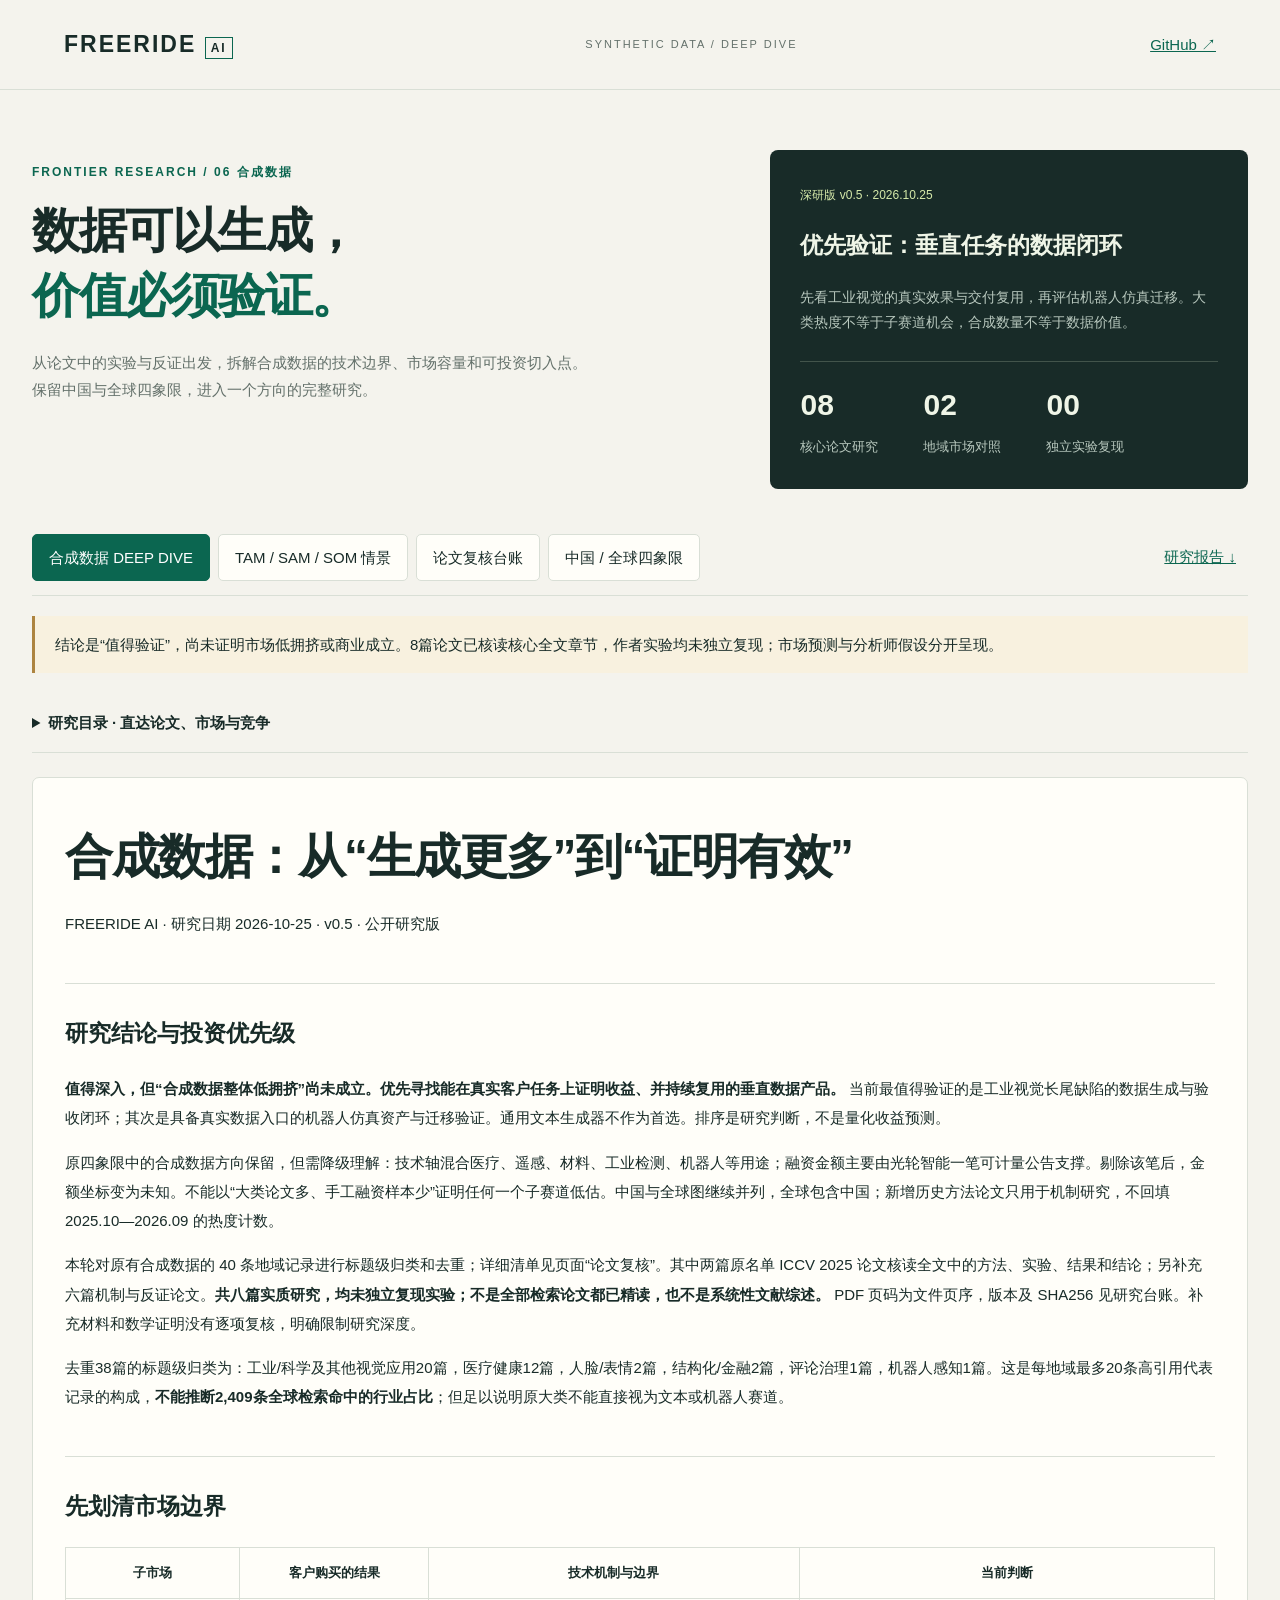
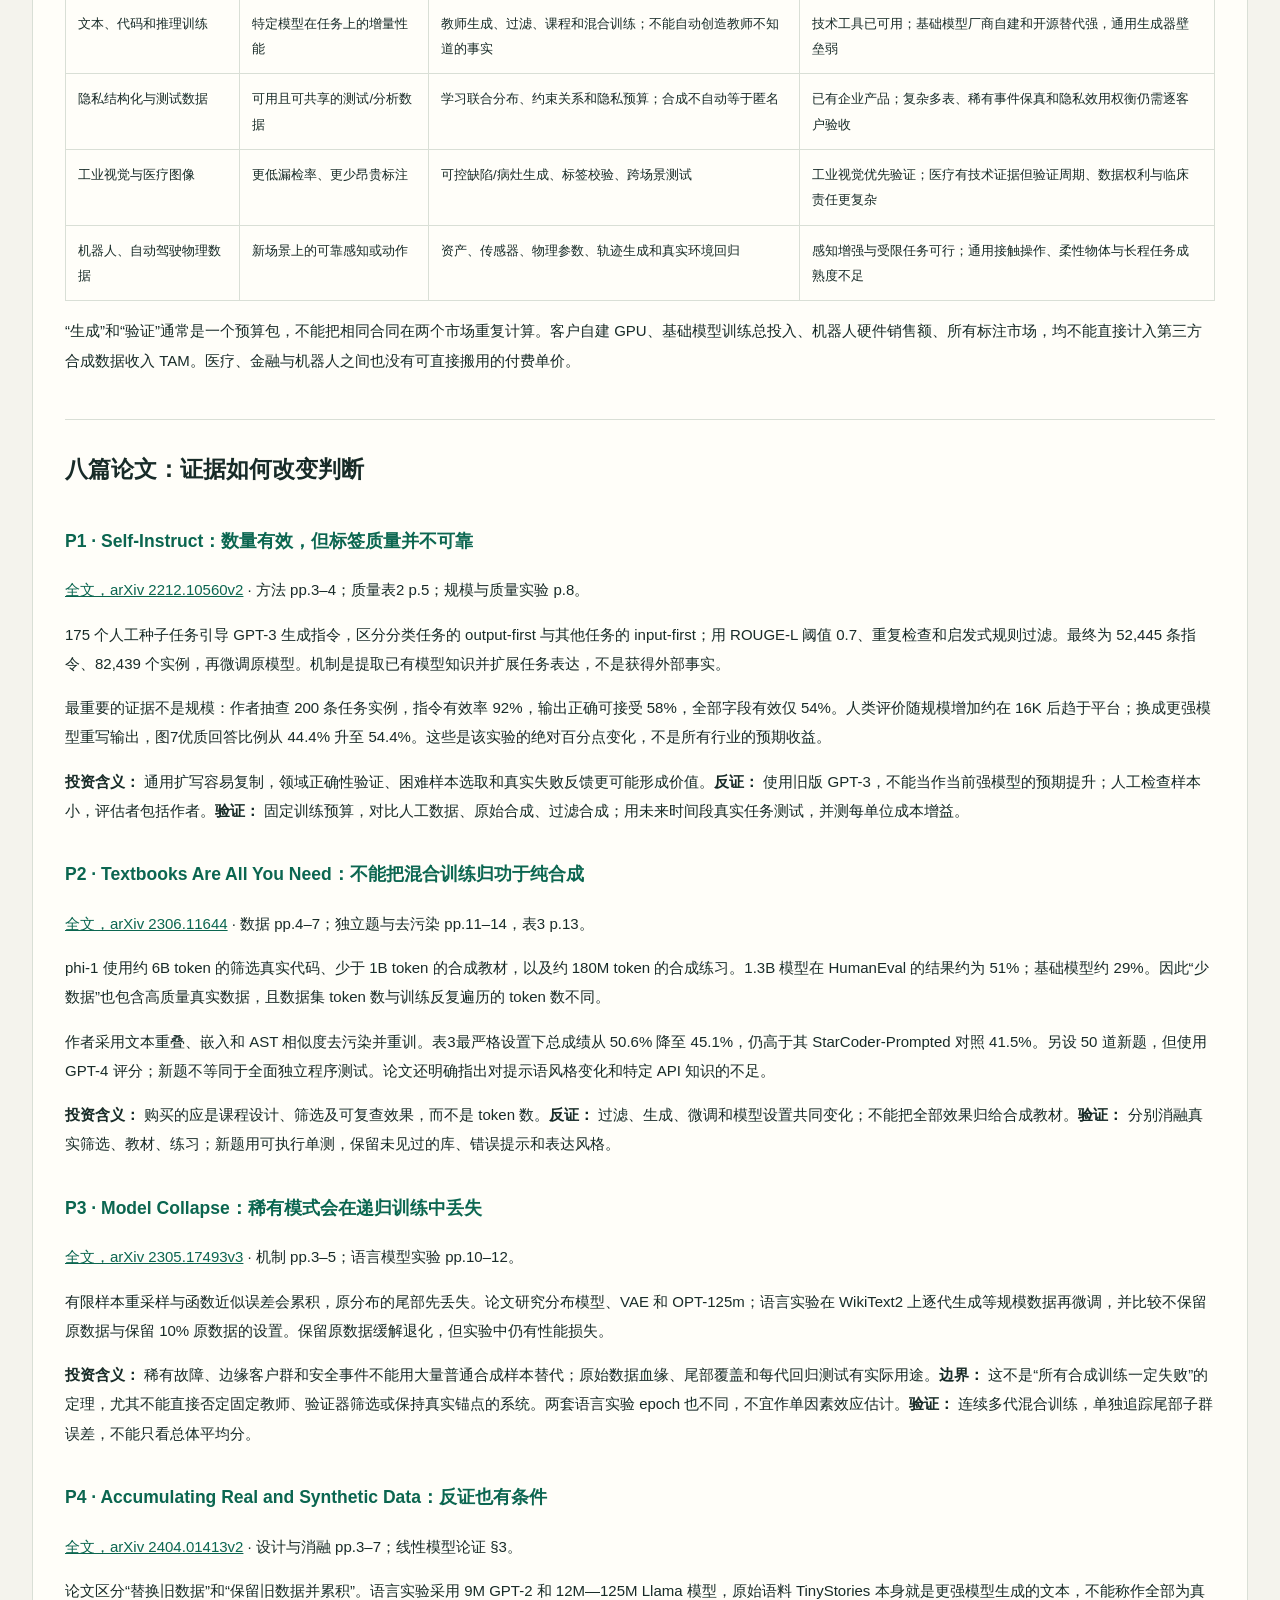
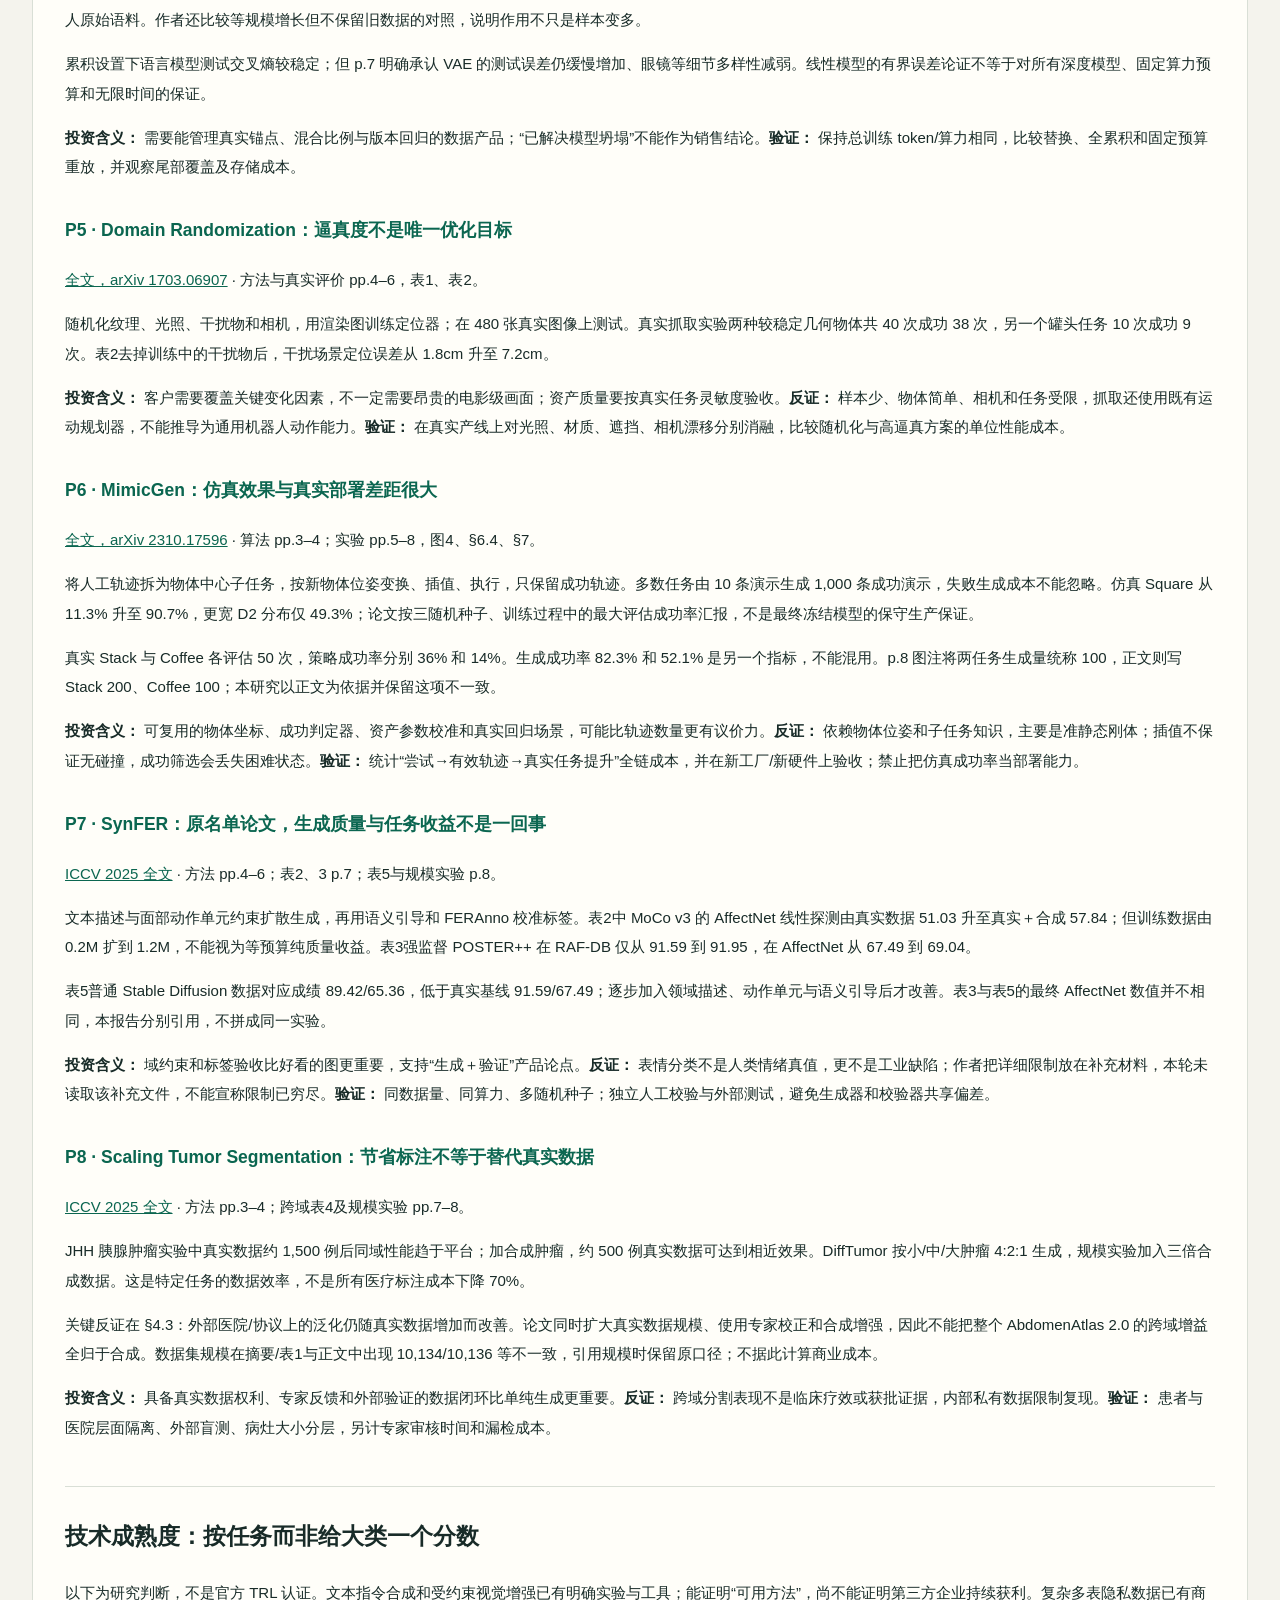
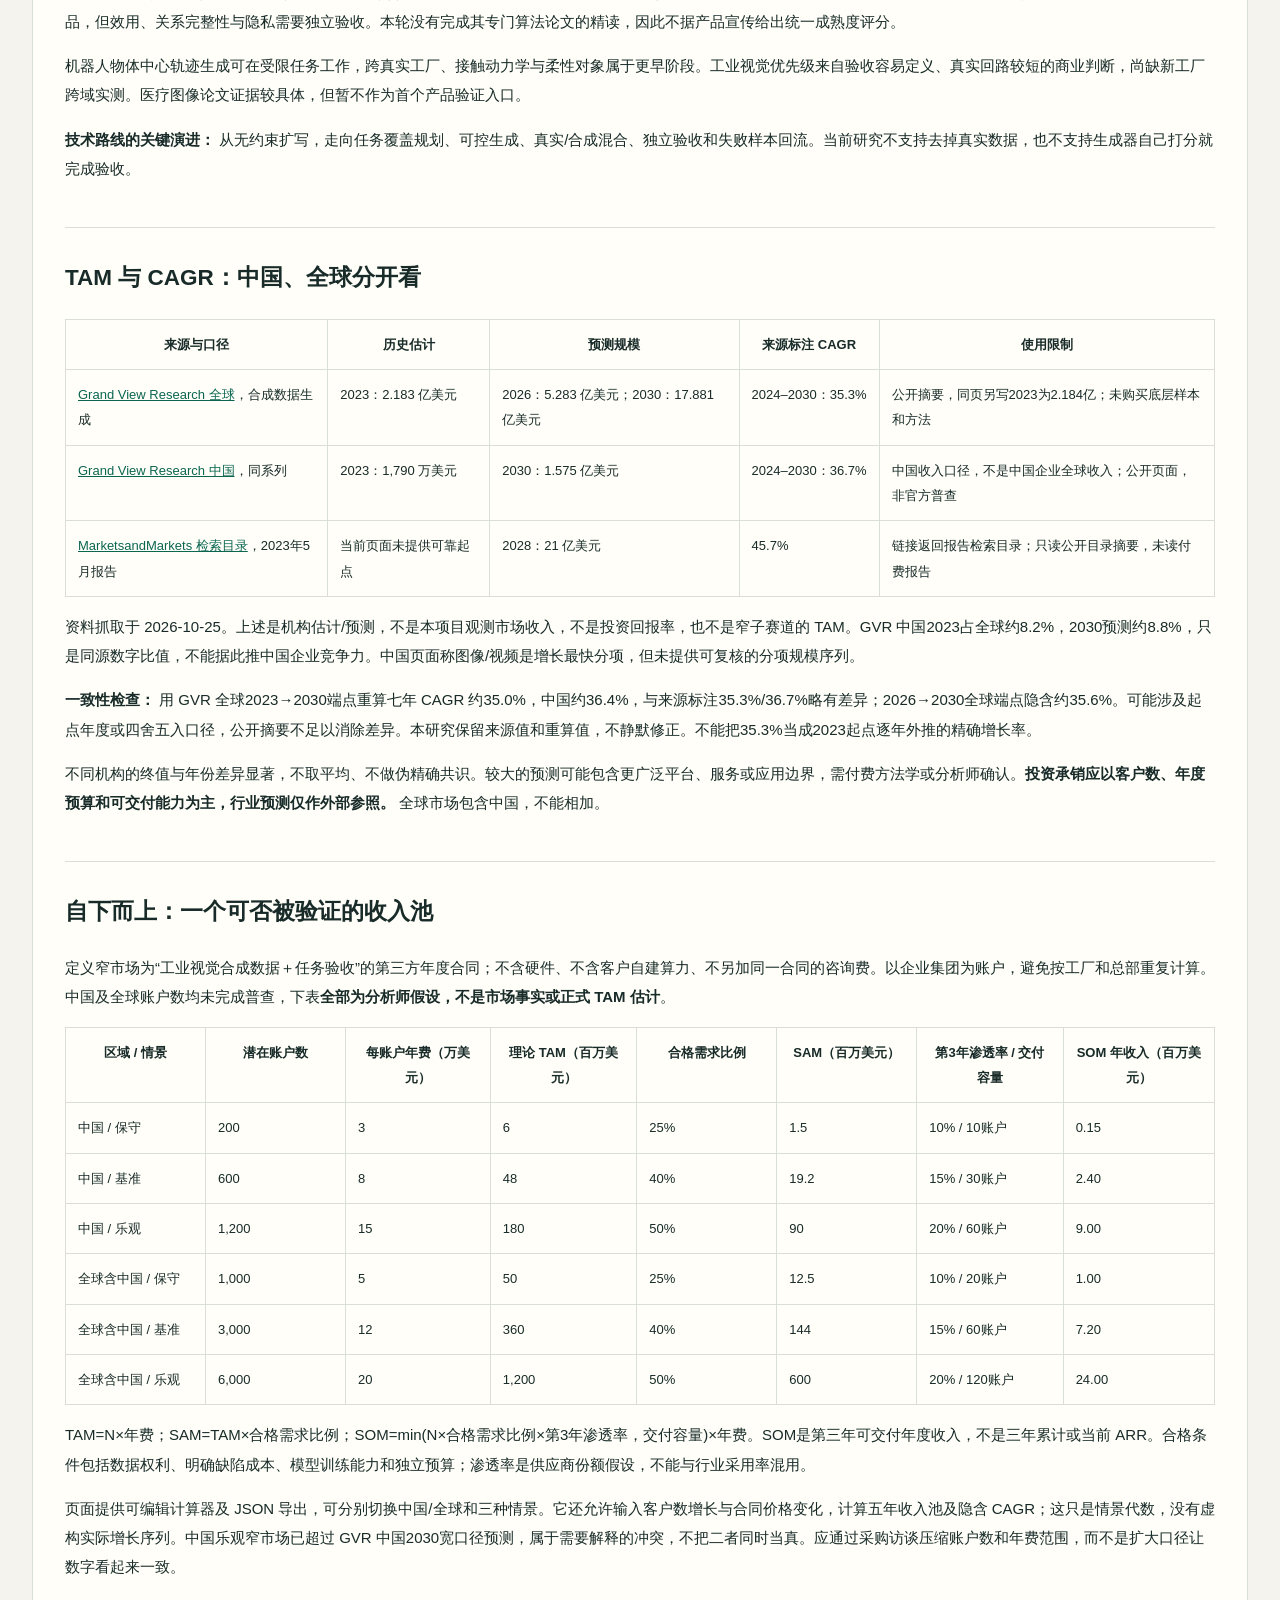
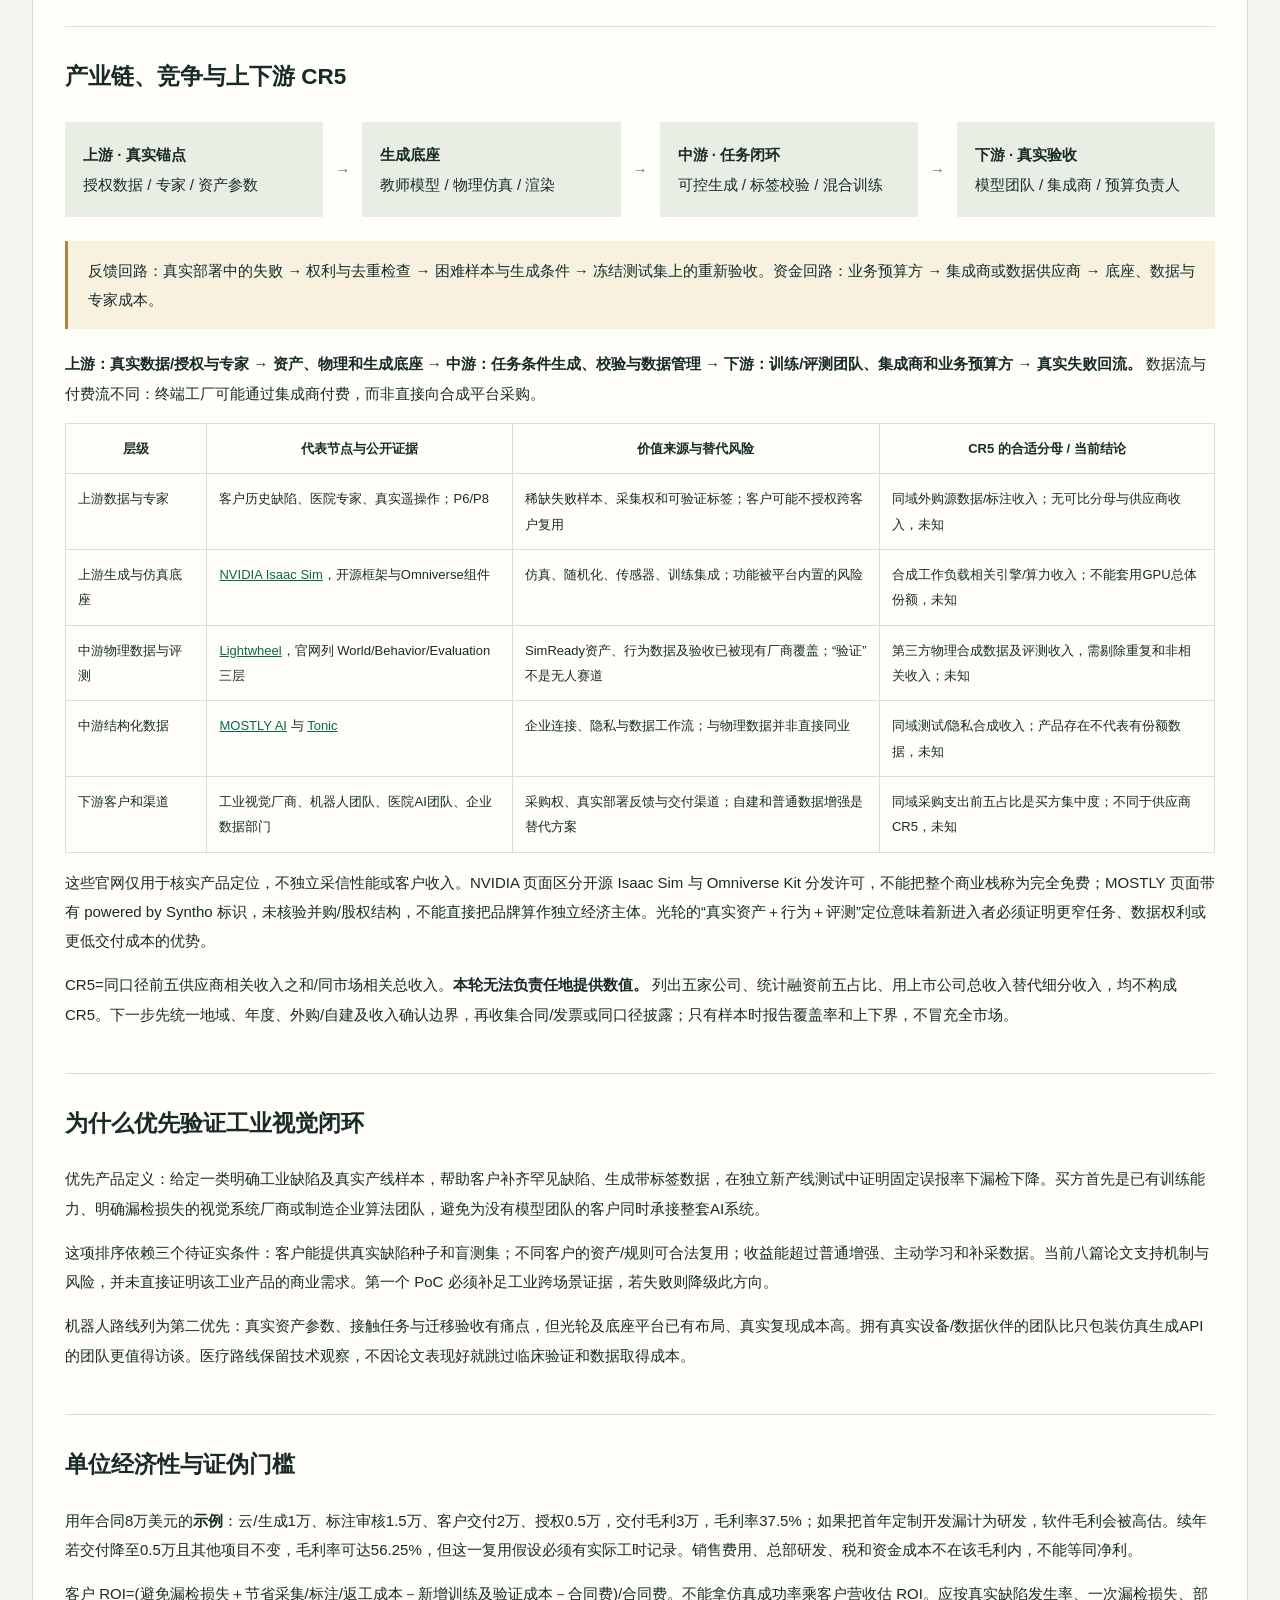
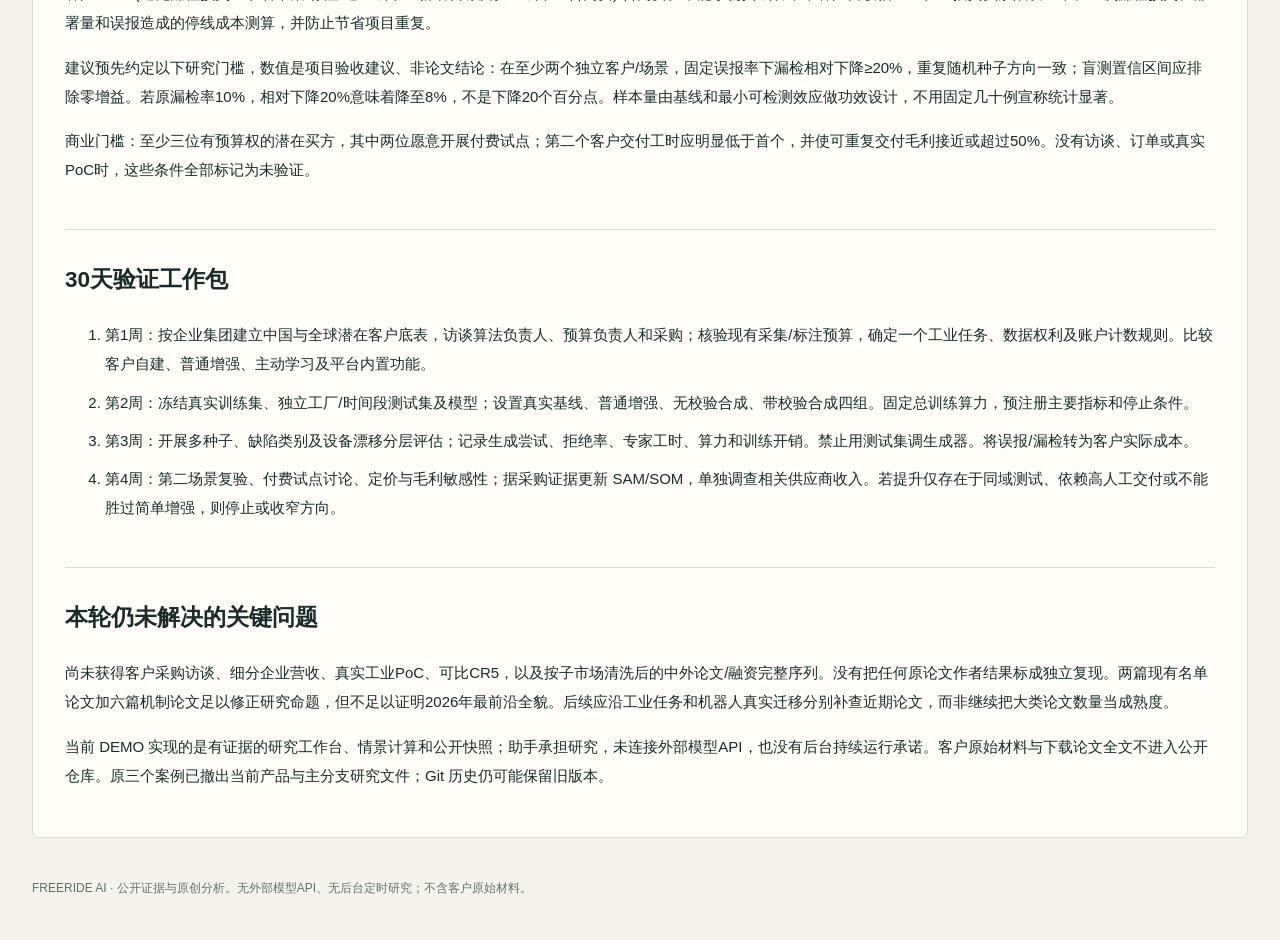
==== commit c70d8f4d: "Focus radar on synthetic data deep dive with paper critiques and market scenarios" ====
--- a/index.html
+++ b/index.html
@@ -1,9 +1,12 @@
 <!doctype html>
-<html lang="zh-CN"><head><meta charset="utf-8"><meta name="viewport" content="width=device-width,initial-scale=1"><meta name="description" content="FREERIDE AI 前沿技术投资研究工作台：证据、反证与30天验证计划"><title>FREERIDE | Frontier Radar</title><link rel="stylesheet" href="style.css"></head>
-<body><header><a class="brand" href="#">FREERIDE <span>AI</span></a><div class="edition">FRONTIER RADAR / RESEARCH EDITION</div><a href="https://github.com/Lancewang1/freeride-frontier-radar" target="_blank" rel="noopener">GitHub ↗</a></header>
-<main><section class="hero"><div><p class="eyebrow">技术出现之后，拥挤发生之前</p><h1>先看全景，<br><em>再寻找预期差。</em></h1><p class="intro">把中国与全球放在同一研究框架下。追溯论文与融资证据，识别技术活动和资本投入之间值得验证的差异。</p></div><aside><span class="live">公开证据版 · 2026.10.25</span><h2>每一个位置，都有依据。</h2><p>真实公开样本，尚非全市场普查。未知保留为未知；数字可追溯，统计口径可切换，研究结论可证伪。</p><div class="numbers"><div><strong>08</strong><small>研究领域</small></div><div><strong>22</strong><small>融资与观察记录</small></div><div><strong>16</strong><small>技术检索</small></div></div></aside></section>
-<nav aria-label="页面导航"><button data-view="landscape" class="active">中国 / 全球四象限</button><button data-view="research">早期深研案例</button><button data-view="evidence">论文待研队列</button><button data-view="method">方法与运行</button><button id="export">导出早期案例 ↓</button></nav>
-<section id="landscape"></section><section id="research" hidden><div class="warning">以下为2026-10-23的早期深研案例，不代表最新四象限筛选结果。当前观察名单与调整理由见“中国 / 全球四象限”。</div><div class="section-top"><div><p class="eyebrow">RESEARCH ARCHIVE</p><h2>三个案例，保留验证方法</h2></div><p>历史研究 · 非全市场排名</p></div><div id="cards" class="cards"></div><article id="detail"></article></section>
-<section id="evidence" hidden><h2>证据登记簿</h2><p>出处有层级，判断有边界。PDF哈希记录本次读取版本，不把作者结果冒充独立复现。</p><input id="search" placeholder="搜索标题或证据状态" aria-label="搜索来源"><div id="source-list"></div><h2>新信号 · 待研究</h2><p>采集只新增候选材料，不改写已审阅结论。论文数和 stars 均不能证明低市场关注。</p><div id="pending"></div></section>
-<section id="method" hidden><h2>从信号到可复核的决策</h2><div class="flow"><span>公开来源</span><b>→</b><span>去重与时间戳</span><b>→</b><span>待研队列</span><b>→</b><span>助手研读</span><b>→</b><span>验证 / 否决</span></div><div class="two"><div class="panel"><h3>什么已经可用</h3><p>三个方向深研、逐条出处、产业链、市场假设计算、30天验证计划、浏览器本地复核记录、Markdown 导出、真实 arXiv 信号采集与去重。</p><h3>如何持续运行</h3><p>本地执行 <code>python scripts/collect.py</code>，然后 <code>python -m http.server 8000</code>。脚本每次更新 pending.json；可由系统任务定时触发。GitHub Actions (optional template) 支持手动采集，产物作为 artifact 下载，不会自动发布未经复核材料。</p></div><div class="panel"><h3>尚未成立的结论</h3><p>没有核验融资拥挤度、客户采购与收入，因此不标记“被低估”。市场容量、CAGR、上下游CR5暂无可比观测数据。页面测算均为可编辑假设。</p><h3>公开版边界</h3><p>仅含公开来源与原创分析，不含客户材料。复核记录只保存在当前浏览器。无云端同步、登录、后台模型或全天候任务；关闭本地服务后不会继续采集。</p></div></div><h3>筛选规则</h3><p>候选须具备明确新机制、可测的增量收益和可执行的证伪实验。优先低成本验证，再评估跨客户复用、付费意愿及平台替代风险。三个方向从先前主题筛选进入此轮深研，当前排序是研究判断，不是统计评分。</p><h3>下一阶段的数据要求</h3><p>关注度需固定关键词与对照主题，按月记录论文/独立团队、代码贡献者、融资轮次及金额、产品发布和招标采购；区分技术活动与资本拥挤。至少建立一个可比窗口后再判断变化，不用单日搜索结果下结论。</p></section>
-<footer>FREERIDE AI · Evidence before conviction. <span id="save-status" role="status"></span></footer></main><script src="app.js"></script><script src="radar-core.js"></script><script src="landscape-ui.js"></script></body></html>
+<html lang="zh-CN"><head><meta charset="utf-8"><meta name="viewport" content="width=device-width,initial-scale=1"><meta name="description" content="合成数据深度投研：论文证据、中国与全球TAM、产业链、竞争与验证计划"><title>FREERIDE | 合成数据 Deep Dive</title><link rel="stylesheet" href="style.css"></head>
+<body><header><a class="brand" href="index.html">FREERIDE <span>AI</span></a><div class="edition">SYNTHETIC DATA / DEEP DIVE</div><a href="https://github.com/Lancewang1/freeride-frontier-radar" target="_blank" rel="noopener">GitHub ↗</a></header><main>
+<section class="hero"><div><p class="eyebrow">FRONTIER RESEARCH / 06 合成数据</p><h1>数据可以生成，<br><em>价值必须验证。</em></h1><p class="intro">从论文中的实验与反证出发，拆解合成数据的技术边界、市场容量和可投资切入点。保留中国与全球四象限，进入一个方向的完整研究。</p></div><aside><span class="live">深研版 v0.5 · 2026.10.25</span><h2>优先验证：垂直任务的数据闭环</h2><p>先看工业视觉的真实效果与交付复用，再评估机器人仿真迁移。大类热度不等于子赛道机会，合成数量不等于数据价值。</p><div class="numbers"><div><strong>08</strong><small>核心论文研究</small></div><div><strong>02</strong><small>地域市场对照</small></div><div><strong>00</strong><small>独立实验复现</small></div></div></aside></section>
+<nav aria-label="页面导航"><button data-view="deepdive" class="active">合成数据 DEEP DIVE</button><button data-view="market">TAM / SAM / SOM 情景</button><button data-view="reading">论文复核台账</button><button data-view="landscape">中国 / 全球四象限</button><a class="download-link" href="SYNTHETIC_DEEPDIVE.md" download>研究报告 ↓</a></nav>
+<section id="deepdive" class="workspace"><div class="warning">结论是“值得验证”，尚未证明市场低拥挤或商业成立。8篇论文已核读核心全文章节，作者实验均未独立复现；市场预测与分析师假设分开呈现。</div><details><summary>研究目录 · 直达论文、市场与竞争</summary><div id="report-index"></div></details><article id="deep-report"><p>正在加载深度研究…</p></article></section>
+<section id="market" class="workspace" hidden><div class="section-top"><div><p class="eyebrow">ASSUMPTIONS, NOT OBSERVATIONS</p><h2>把市场命题变成可修改的假设</h2></div></div><p>窄市场：工业视觉合成数据＋任务验收第三方年度合同。美元计价；全球包含中国，不能相加。账户数、价格、合格率和交付容量尚未通过客户普查验证。</p><div class="warning">外部参照：GVR预测全球2030年17.881亿美元、中国1.575亿美元；涵盖更广泛合成数据，不是本计算器的窄市场。中国乐观情景超过该宽口径预测，应视为需要验证的冲突。来源与CAGR差异见深研报告。</div>
+<div id="market-model" class="panel"><div class="two"><label>地域<select id="market-region"><option value="cn">中国</option><option value="global">全球（含中国）</option></select></label><label>预设情景<select id="market-scenario"><option value="0">保守</option><option value="1" selected>基准</option><option value="2">乐观</option></select></label></div><div class="model-fields">
+<label>潜在企业账户数<input id="accounts" type="number" min="0" max="1000000" step="1"></label><label>每账户年费（美元）<input id="price" type="number" min="0" max="10000000" step="1000"></label><label>合格需求比例（%）<input id="qualified" type="number" min="0" max="100" step="0.1"></label><label>第3年SAM账户渗透率（%）<input id="share" type="number" min="0" max="100" step="0.1"></label><label>第3年交付容量（账户）<input id="capacity" type="number" min="0" max="1000000" step="1"></label><label>假设账户年增长（%）<input id="volumeGrowth" type="number" min="-99" max="100" step="0.1" value="15"></label><label>假设合同单价年变化（%）<input id="priceGrowth" type="number" min="-99" max="100" step="0.1" value="-5"></label></div><button id="export-market">导出当前假设与计算 JSON ↓</button></div><div id="market-results" class="metrics" aria-live="polite"></div><p>TAM＝账户数×年费；SAM＝TAM×合格需求比例；SOM＝min(合格账户×渗透率，交付容量)×年费。五年收入池＝TAM×[(1＋账户增长)×(1＋单价变化)]⁵。隐含CAGR＝(1＋账户增长)×(1＋单价变化)−1；不是机构预测或观测增长。</p><p>第3年SOM为当年可交付收入，不是累计收入。默认15%账户增长、−5%单价变化只用于说明数量增长不等于收入增长。</p></section>
+<section id="reading" class="workspace" hidden><h2>从检索记录到研究证据</h2><p id="reading-summary"></p><p>“标题归类”只用于界定检索范围，不表示已验证论文质量。八篇研究的机制、结果、反证和投资含义见主报告。</p><a href="synthetic-evidence.json" download>下载完整复核台账 JSON ↓</a><h3>已研究核心论文</h3><div id="reading-ledger"></div><h3>原合成数据检索名单 · 去重及标题级归类</h3><input id="paper-query" aria-label="搜索论文" placeholder="搜索标题、分类或阅读状态"><div id="paper-audit"></div></section>
+<section id="landscape" class="workspace" hidden></section>
+<footer>FREERIDE AI · 公开证据与原创分析。无外部模型API、无后台定时研究；不含客户原始材料。</footer></main><script src="synthetic.js"></script><script src="radar-core.js"></script><script src="landscape-ui.js"></script></body></html>
--- a/style.css
+++ b/style.css
@@ -4,3 +4,5 @@
 .radar-pair{display:grid;grid-template-columns:1fr 1fr;gap:24px}.radar-pair>div{background:var(--white);border:1px solid var(--line);border-radius:8px;padding:16px}.radar-pair h3{margin:0 0 0 20px}.radar-svg{width:100%;display:block}.radar-controls{display:flex;gap:30px;flex-wrap:wrap}.radar-controls select{display:block}.quadrant-label{font-size:12px;fill:#65795d}.axis-label{font-size:13px;fill:#48604b}.radar-point{cursor:pointer;fill:#6a8871}.radar-point text{font-size:10px;fill:#52644f}.radar-point.chosen{fill:#075d44}.radar-point.chosen text{font-weight:800;fill:#075d44}.radar-point:focus{outline:none}.radar-point:focus circle{stroke:#b78324;stroke-width:4}.radar-table-wrap{overflow-x:auto}.radar-table{width:100%;border-collapse:collapse;background:var(--white);font-size:13px}.radar-table td,.radar-table th{padding:14px;text-align:left;border-bottom:1px solid var(--line)}.radar-table th{white-space:nowrap}summary{cursor:pointer;font-weight:700;padding:16px 0}details{border-bottom:1px solid var(--line)}@media(max-width:800px){.radar-pair{grid-template-columns:1fr;gap:18px}.radar-pair>div{padding:6px}.radar-controls{gap:0}.radar-table{min-width:600px}}
 .radar-point text{display:none;pointer-events:none}.radar-point.chosen text{display:block}
 .radar-stats{display:grid;grid-template-columns:repeat(4,1fr);gap:16px;margin:24px 0}.radar-stats>div{padding:18px;background:#e6eddf;border-radius:5px}.radar-stats strong{display:block;font-size:29px;color:var(--green)}.radar-stats small{color:var(--muted)}.radar-controls{align-items:end}.radar-controls .check{padding-bottom:10px}.radar-controls button{margin-bottom:12px}.radar-topic-buttons{display:flex;flex-wrap:wrap;gap:8px;margin:20px 0}.evidence-point circle{fill:#fffef9;stroke:#63896c;stroke-width:2;stroke-dasharray:3 2}.evidence-point text{fill:#376042;font-size:12px;font-weight:700;pointer-events:none}.evidence-point{cursor:pointer}.evidence-point.chosen circle{fill:#0b6650;stroke:#0b6650;stroke-dasharray:none}.evidence-point.chosen text{fill:white}.evidence-point:focus circle{stroke:#bc8a28;stroke-width:4}.unplotted{font-size:12px;color:var(--muted);padding:10px;min-height:60px}.region-metrics{background:#f0f3e9;padding:18px;border-radius:5px}.region-metrics dl{margin:0}.region-metrics dt{font-size:12px;color:var(--muted);margin-top:15px}.region-metrics dd{margin:0;font-weight:600}.funding-row{padding:22px 0;border-bottom:1px solid var(--line);overflow-wrap:anywhere}.funding-row p{margin:8px 0}.funding-row blockquote{margin:10px 0;padding:8px 15px;border-left:3px solid #b9c8aa;background:#edf1e8;font-size:13px}#radar-papers code{font-size:12px;overflow-wrap:anywhere}@media(max-width:800px){.radar-stats{grid-template-columns:1fr 1fr}.radar-controls{align-items:start}.radar-topic-buttons button{font-size:12px;padding:8px}.radar-controls .check{width:100%;margin:3px 0}}
+
+.download-link{margin-left:auto;padding:9px 12px}.model-fields{display:grid;grid-template-columns:repeat(3,1fr);gap:18px}label input,label select{display:block;width:100%}#deep-report{line-height:1.95}#deep-report h2{border-top:1px solid var(--line);padding-top:28px;margin-top:44px}#deep-report h3{color:var(--green);margin-top:32px}#deep-report table{display:block;overflow-x:auto;font-size:13px;border-collapse:collapse}#deep-report th,#deep-report td{min-width:140px;padding:12px;border:1px solid var(--line);vertical-align:top}#report-index{display:flex;flex-wrap:wrap;gap:12px;padding:20px}#market-results{grid-template-columns:repeat(3,1fr)}.hash{overflow-wrap:anywhere}@media(max-width:700px){.model-fields,#market-results{grid-template-columns:1fr}#deep-report{padding:18px}#deep-report h1{font-size:27px}.download-link{margin-left:0}}
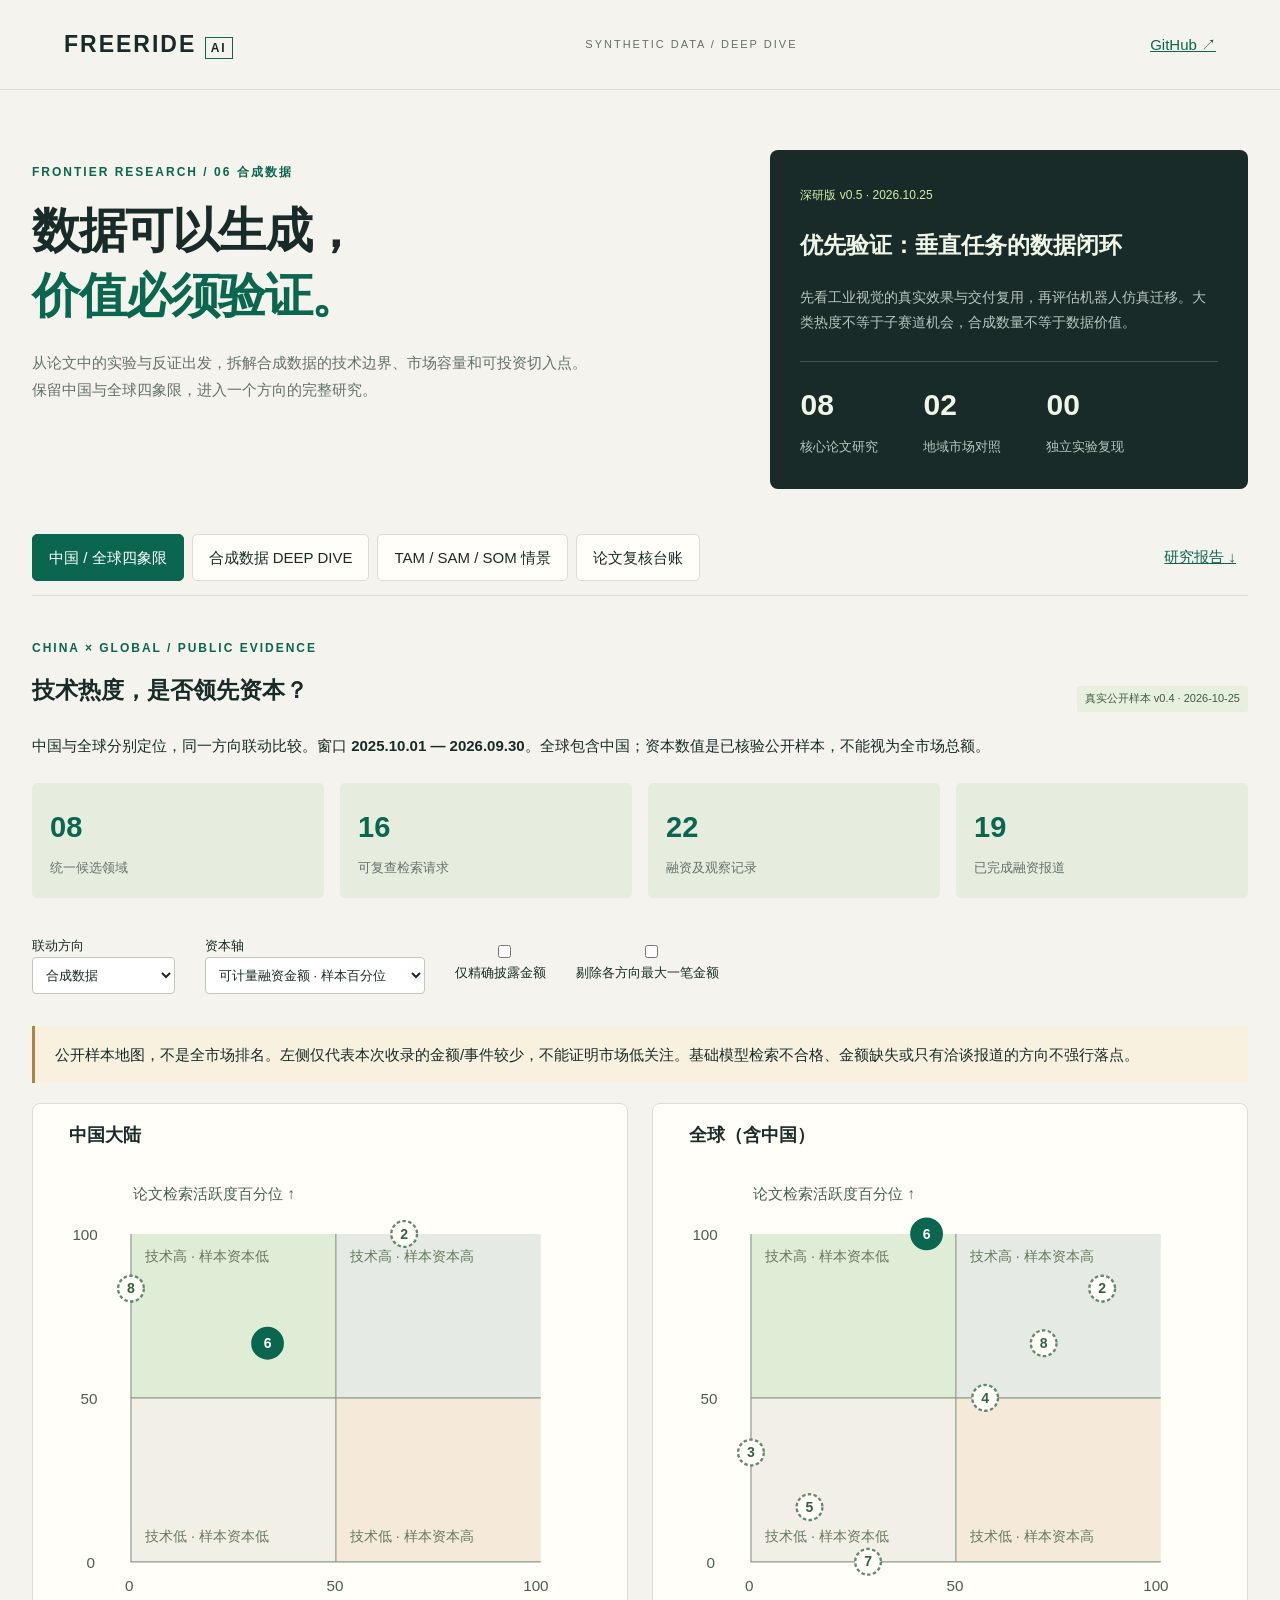
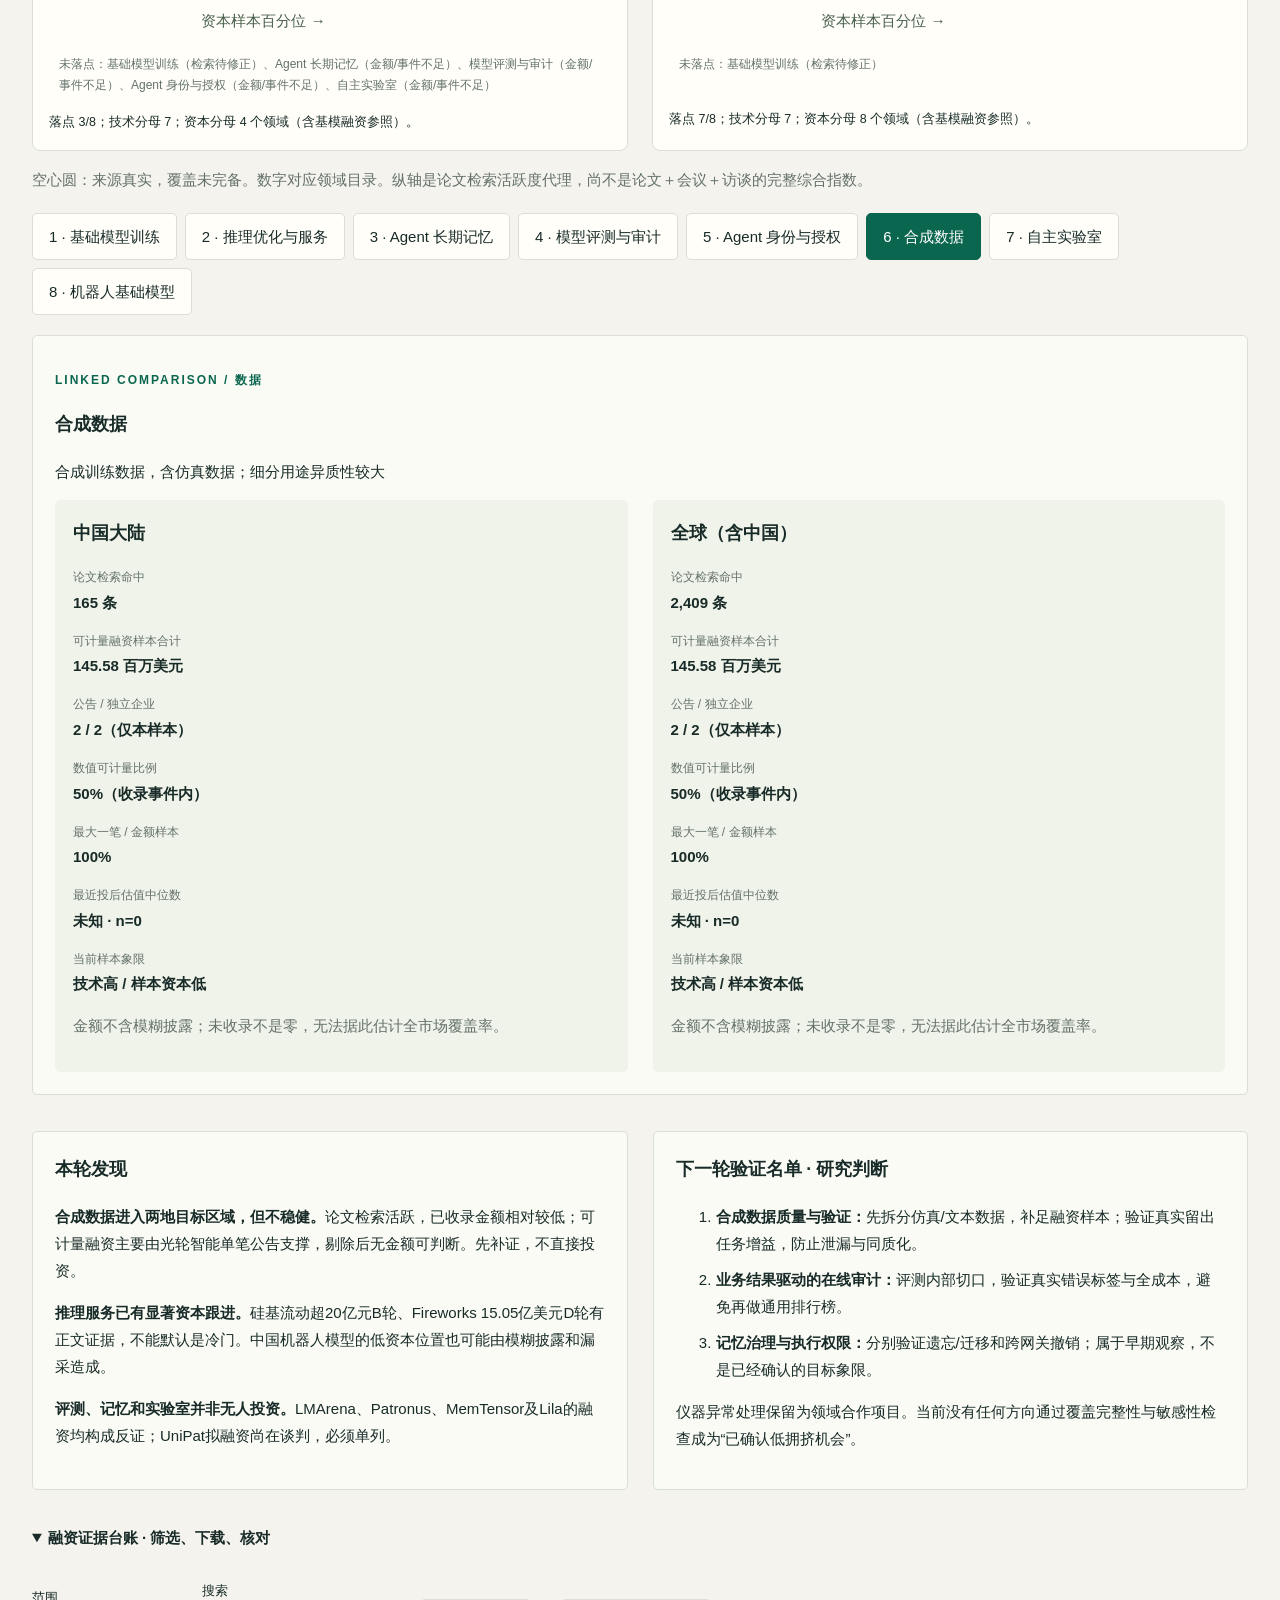
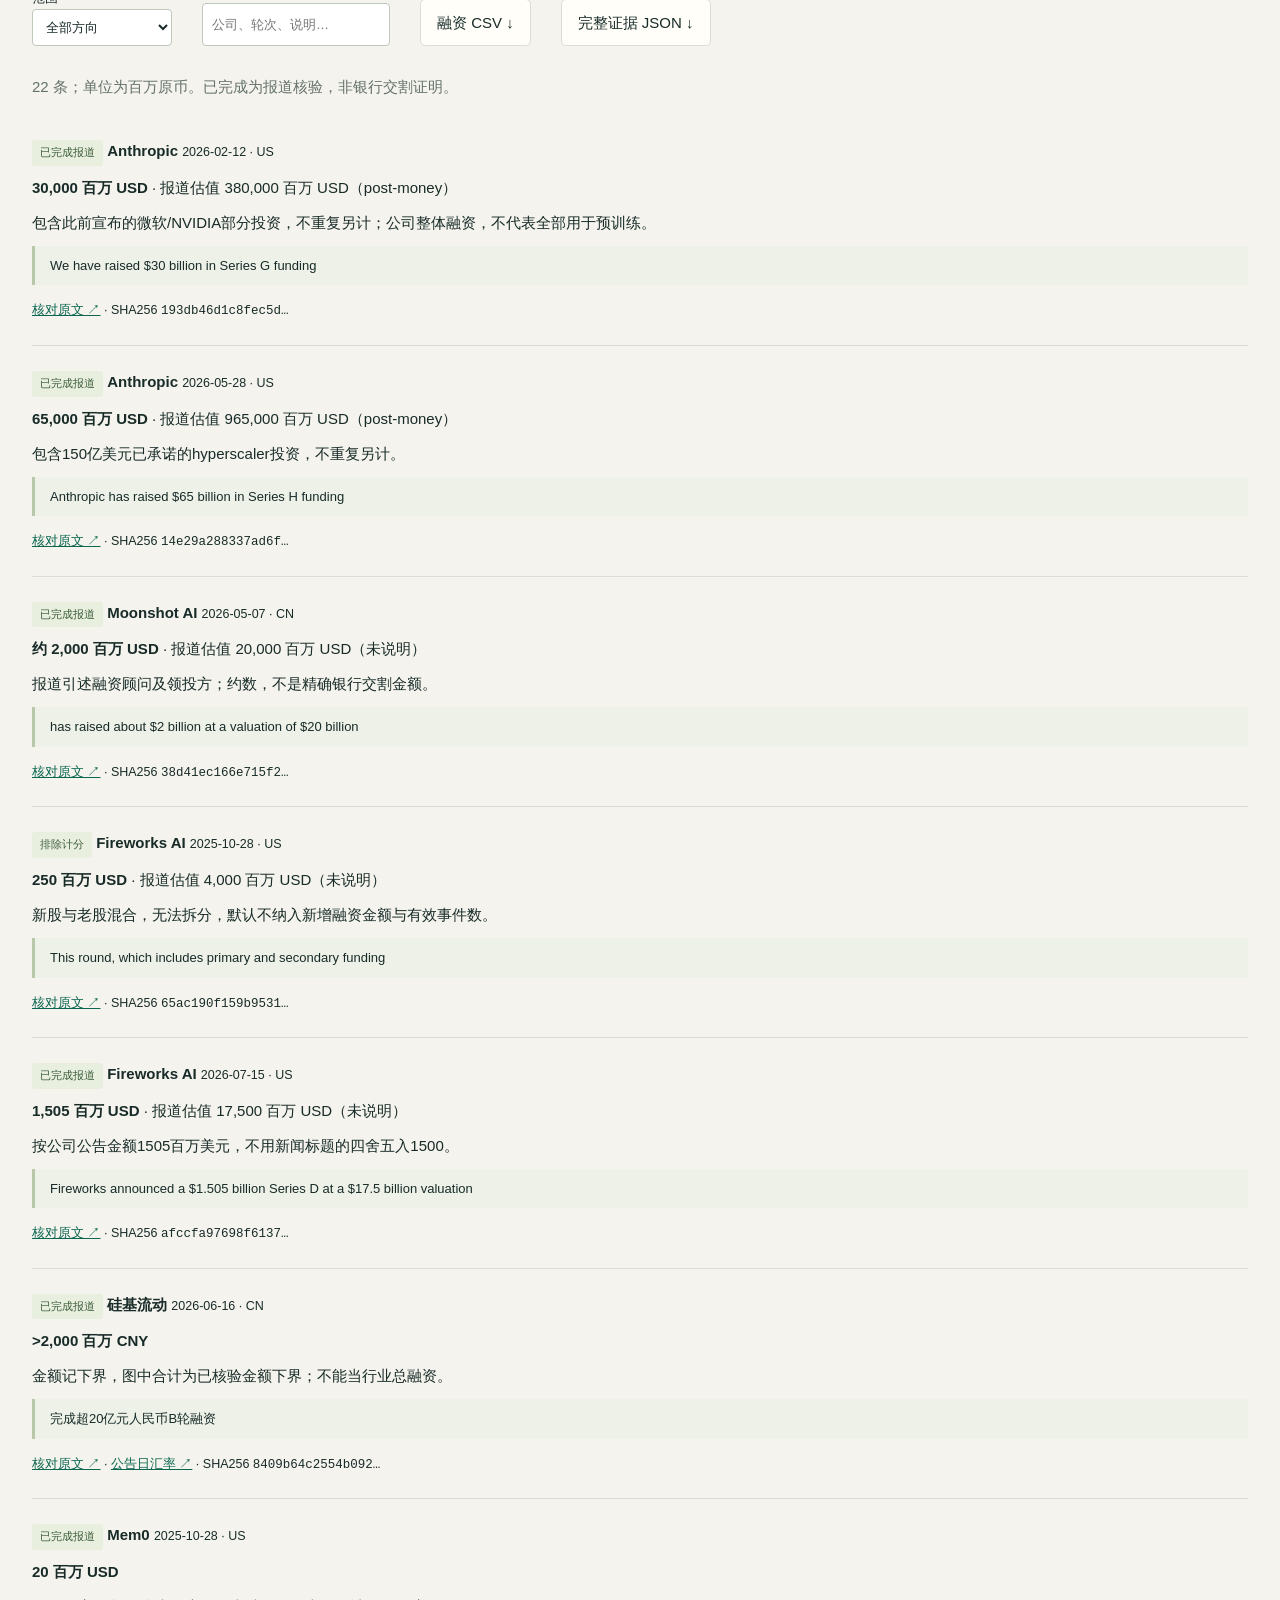
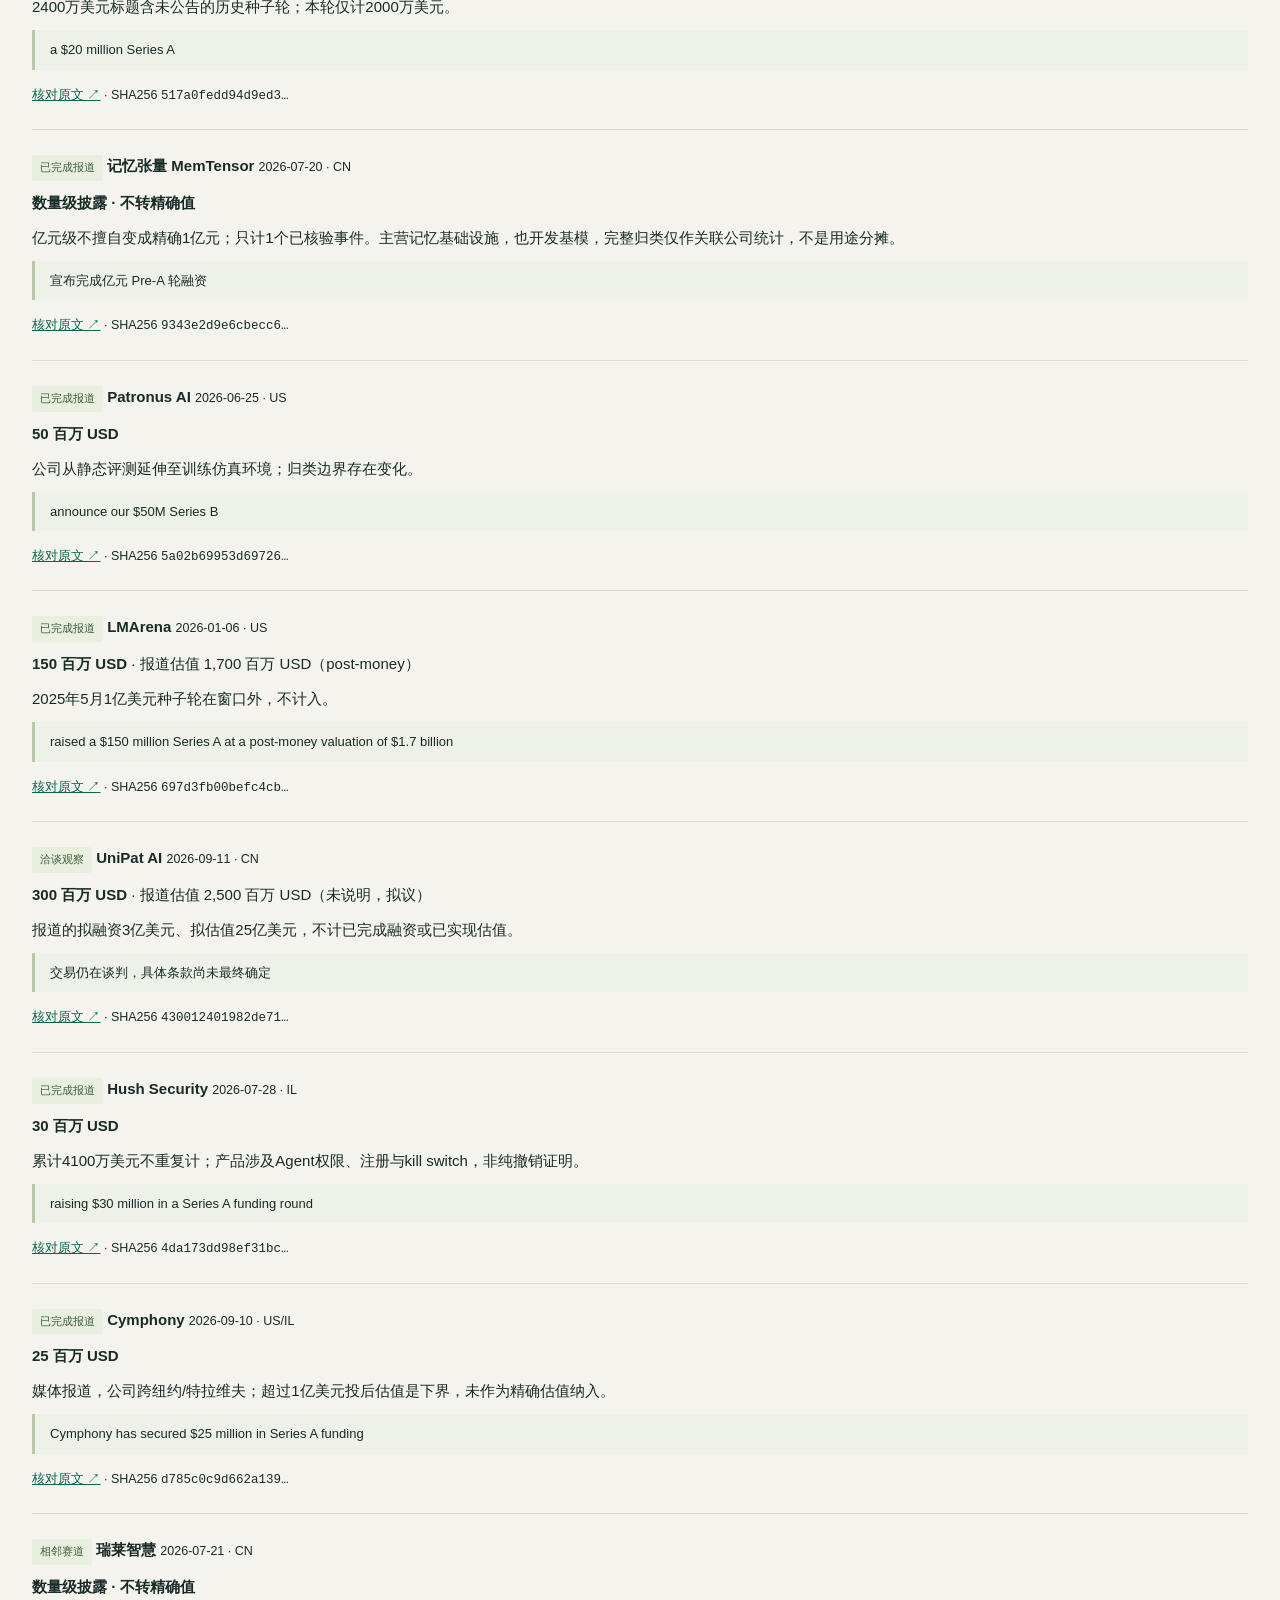
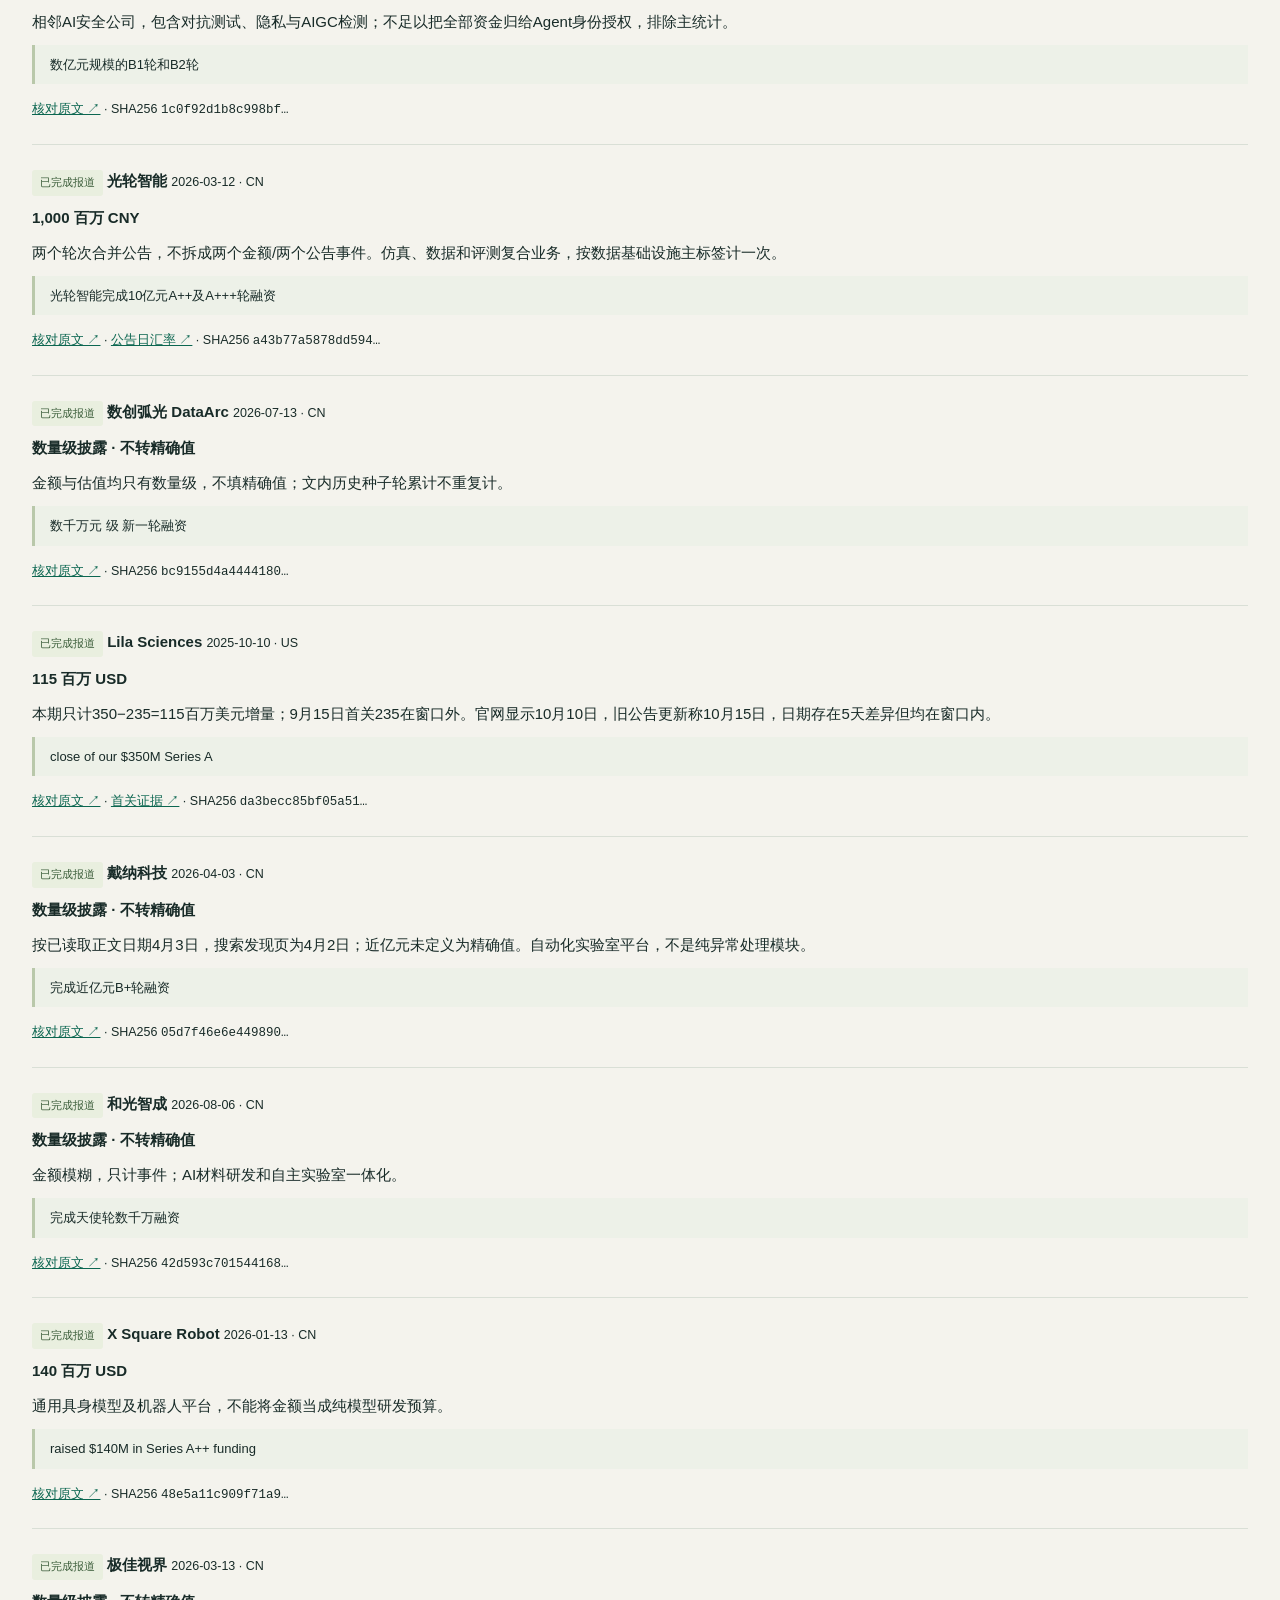
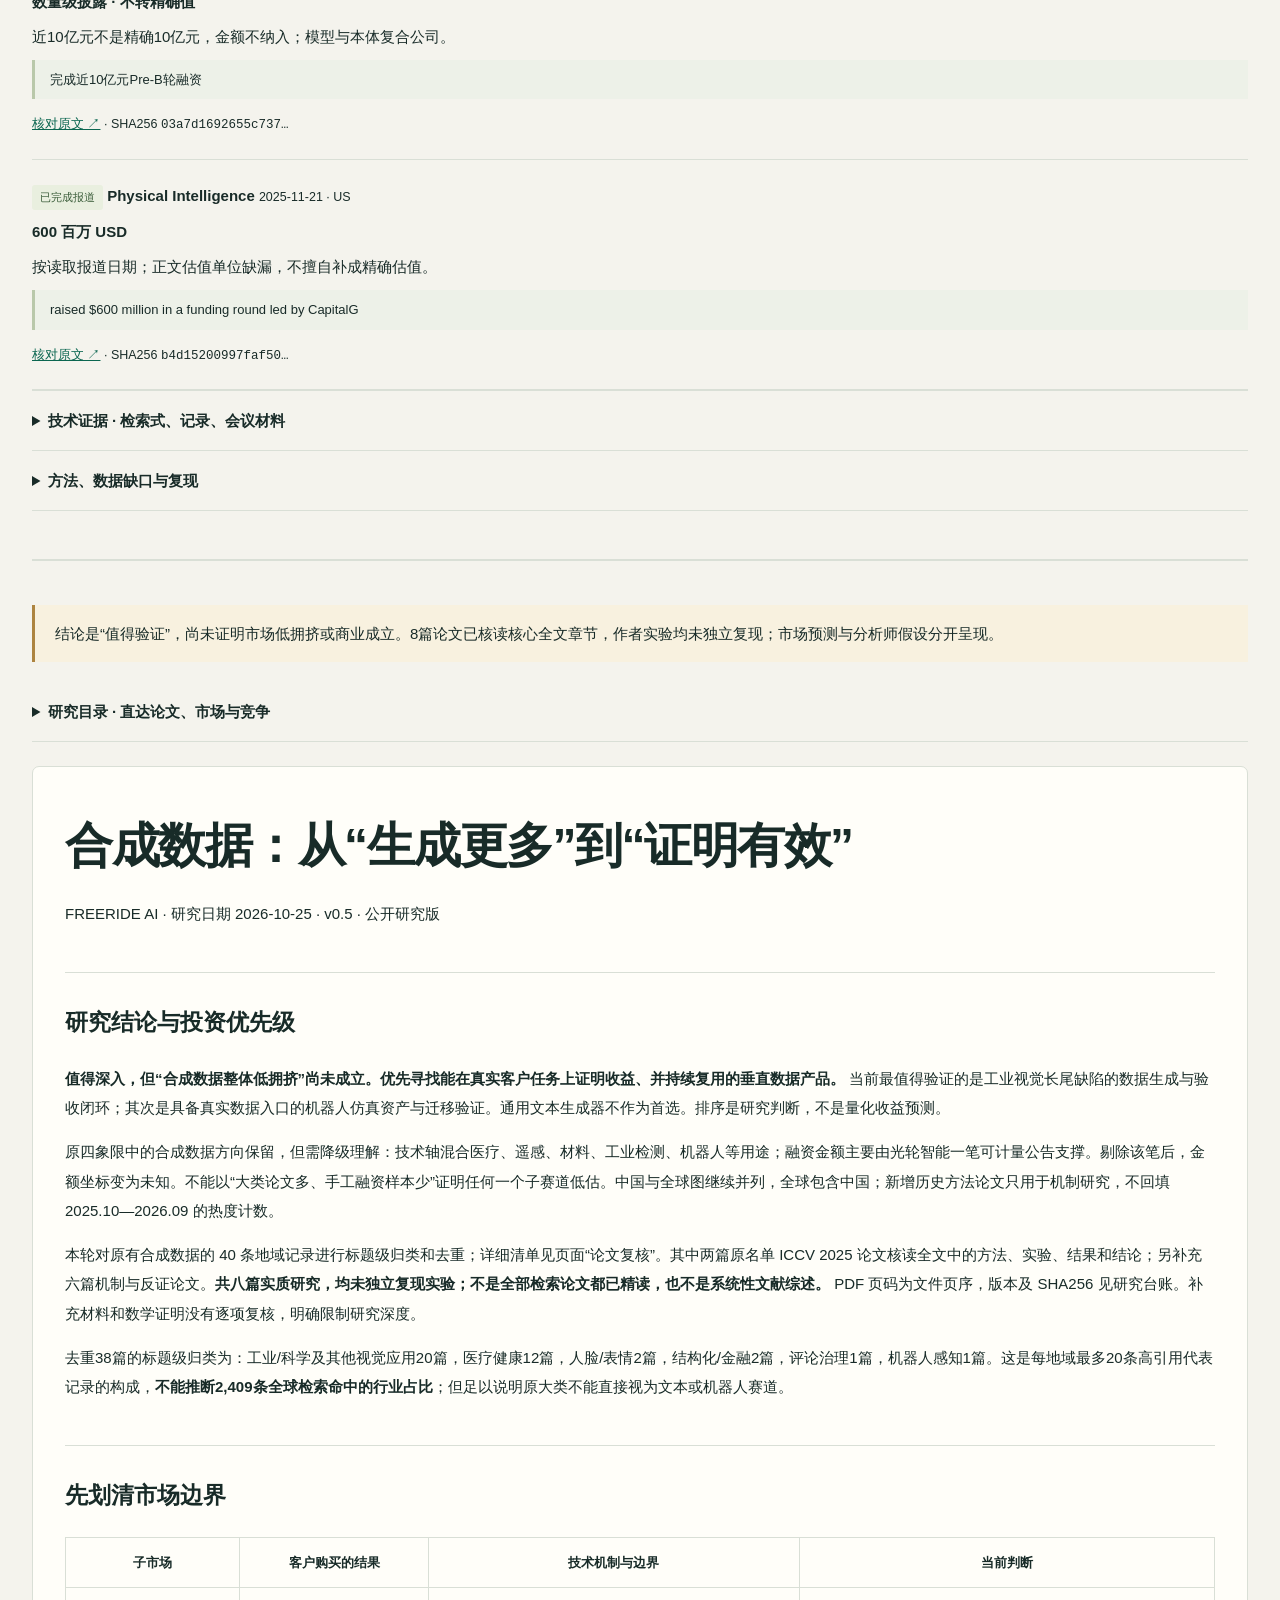
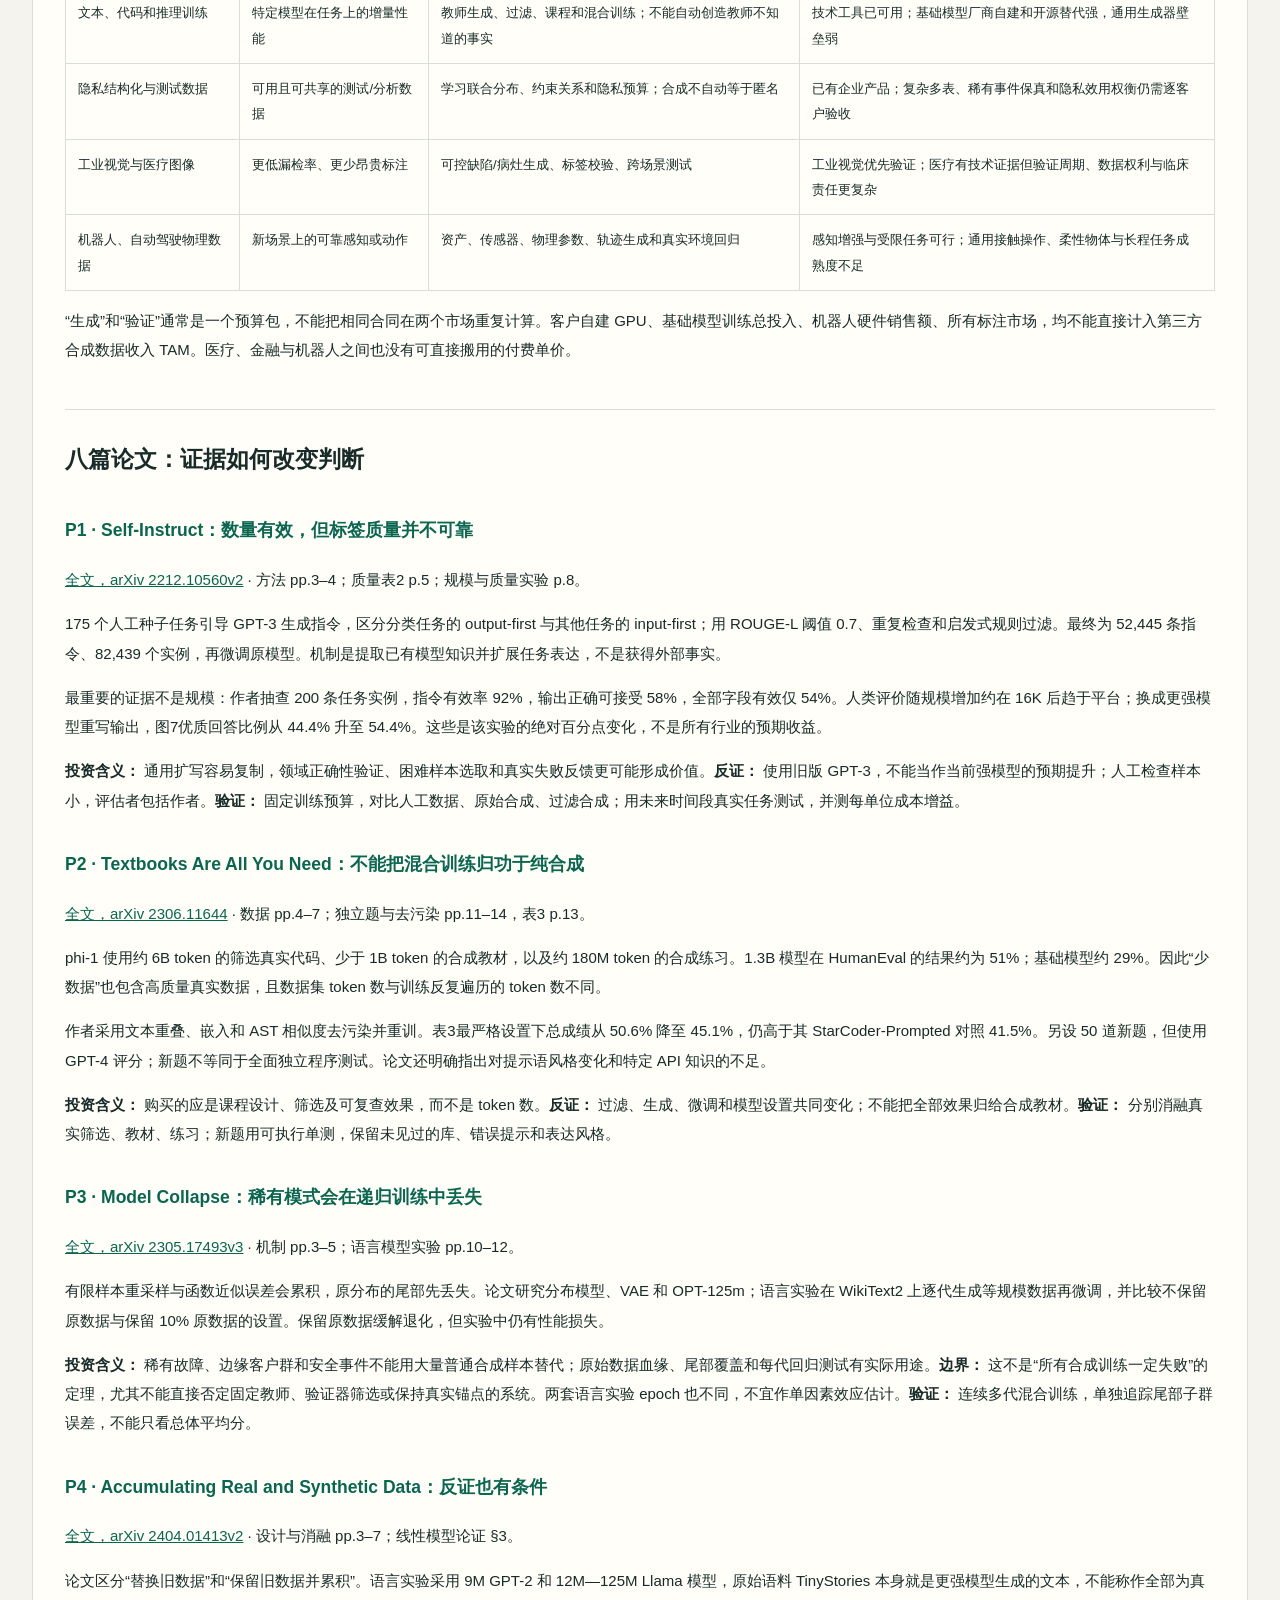
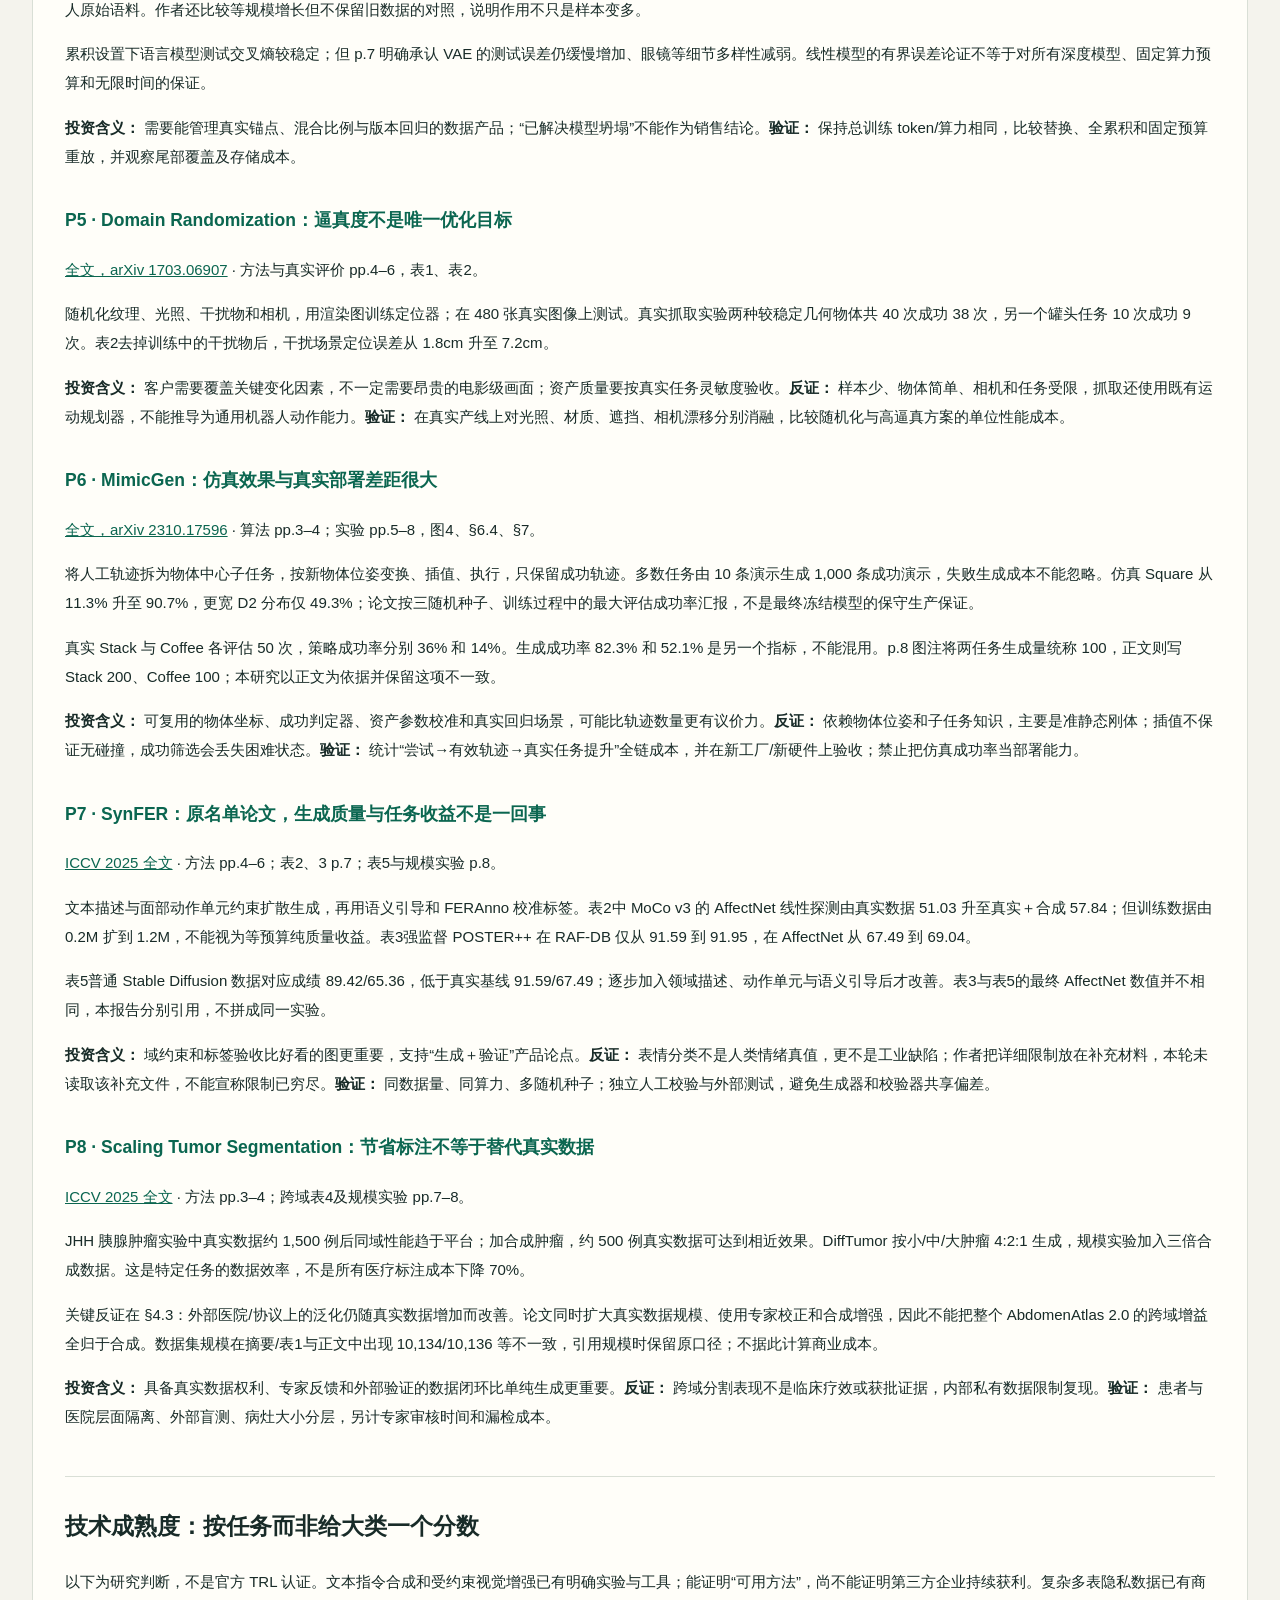
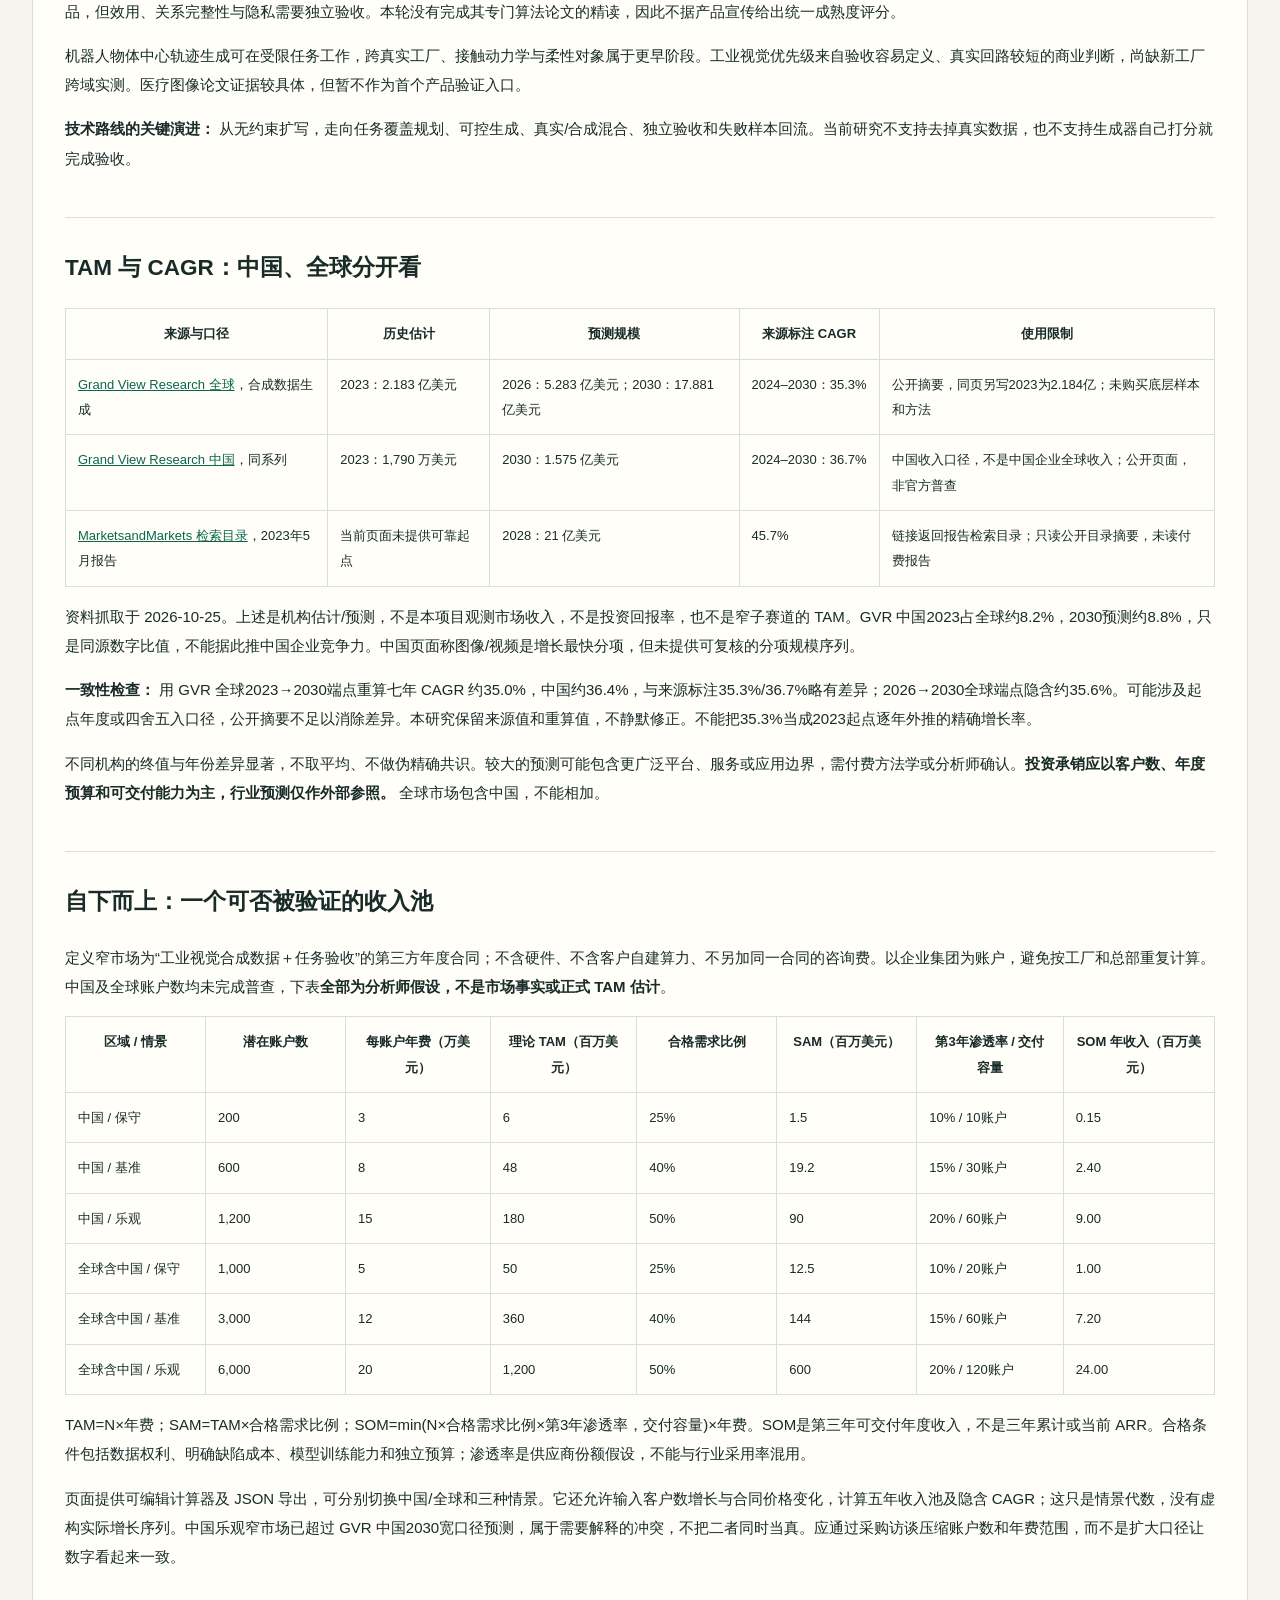
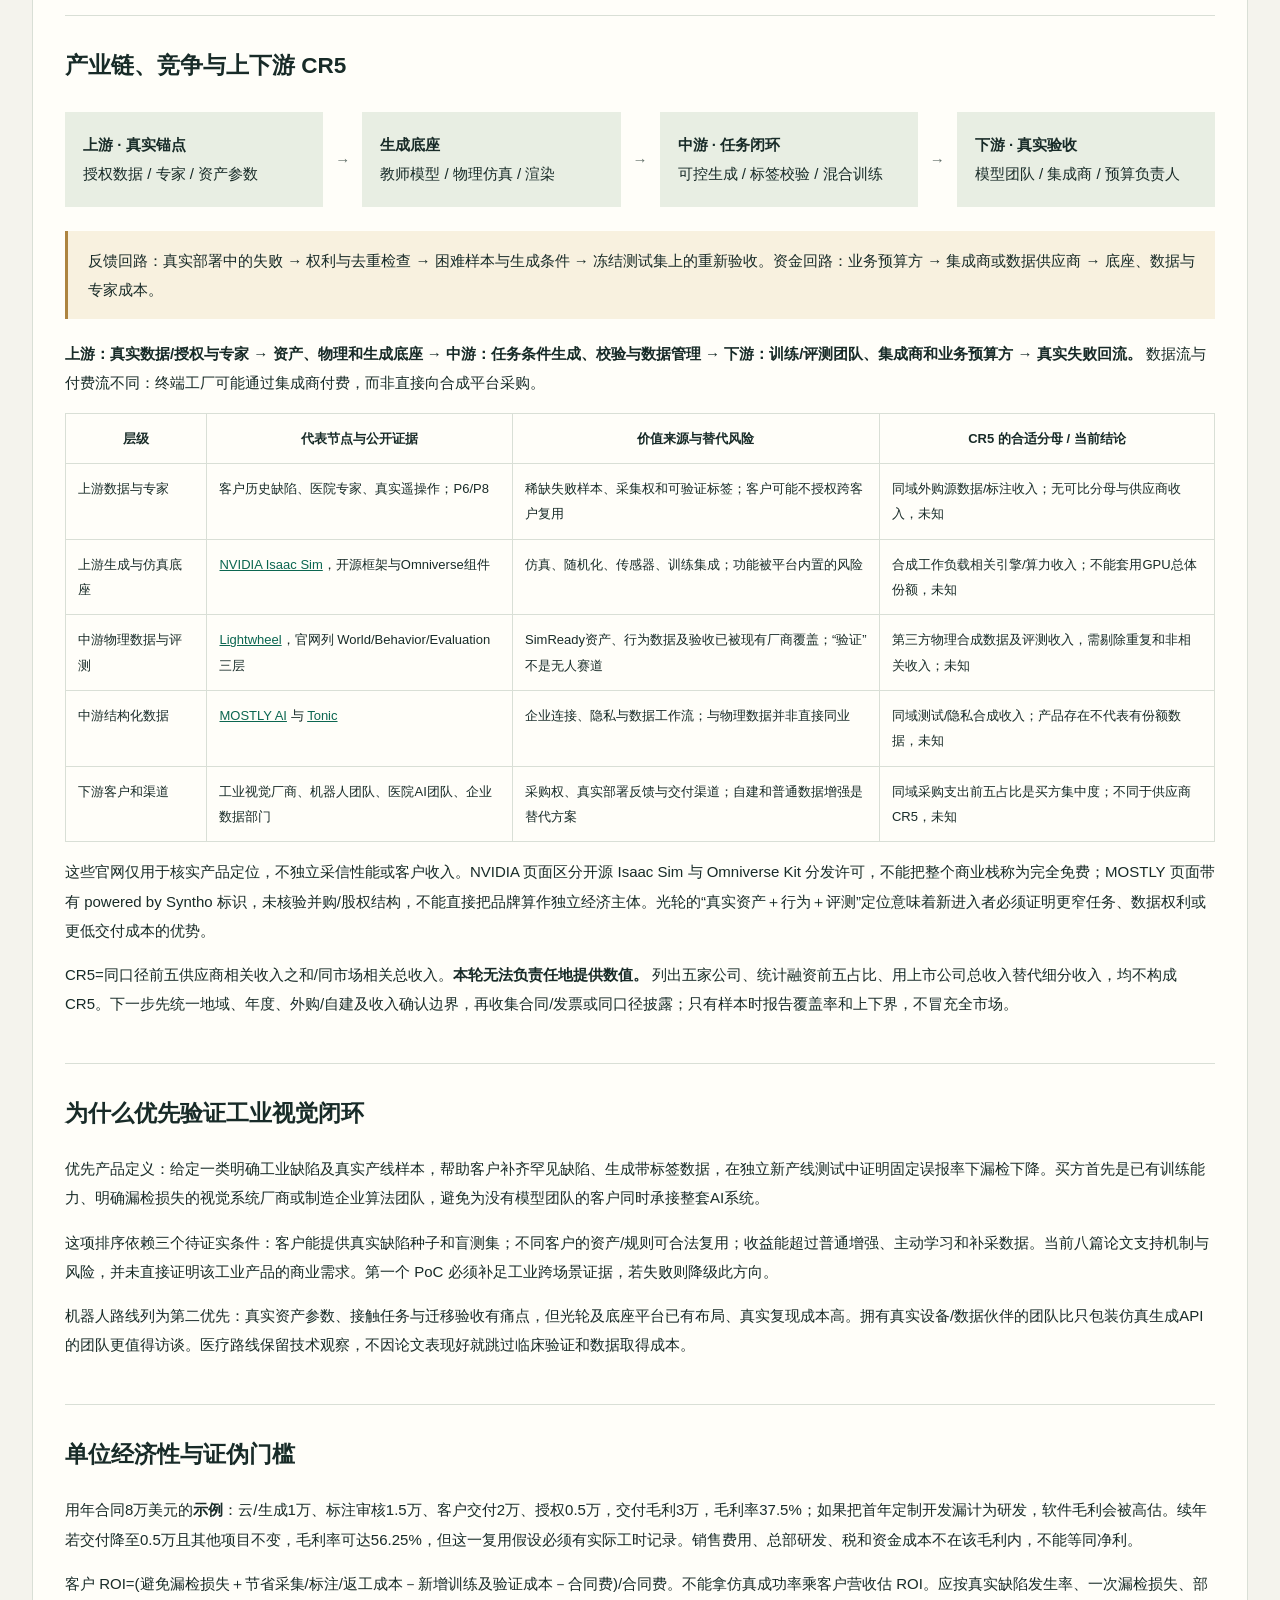
==== commit 967c8a73: "Integrate quadrant maps and synthetic deep dive into one visible page" ====
--- a/index.html
+++ b/index.html
@@ -2,11 +2,12 @@
 <html lang="zh-CN"><head><meta charset="utf-8"><meta name="viewport" content="width=device-width,initial-scale=1"><meta name="description" content="合成数据深度投研：论文证据、中国与全球TAM、产业链、竞争与验证计划"><title>FREERIDE | 合成数据 Deep Dive</title><link rel="stylesheet" href="style.css"></head>
 <body><header><a class="brand" href="index.html">FREERIDE <span>AI</span></a><div class="edition">SYNTHETIC DATA / DEEP DIVE</div><a href="https://github.com/Lancewang1/freeride-frontier-radar" target="_blank" rel="noopener">GitHub ↗</a></header><main>
 <section class="hero"><div><p class="eyebrow">FRONTIER RESEARCH / 06 合成数据</p><h1>数据可以生成，<br><em>价值必须验证。</em></h1><p class="intro">从论文中的实验与反证出发，拆解合成数据的技术边界、市场容量和可投资切入点。保留中国与全球四象限，进入一个方向的完整研究。</p></div><aside><span class="live">深研版 v0.5 · 2026.10.25</span><h2>优先验证：垂直任务的数据闭环</h2><p>先看工业视觉的真实效果与交付复用，再评估机器人仿真迁移。大类热度不等于子赛道机会，合成数量不等于数据价值。</p><div class="numbers"><div><strong>08</strong><small>核心论文研究</small></div><div><strong>02</strong><small>地域市场对照</small></div><div><strong>00</strong><small>独立实验复现</small></div></div></aside></section>
-<nav aria-label="页面导航"><button data-view="deepdive" class="active">合成数据 DEEP DIVE</button><button data-view="market">TAM / SAM / SOM 情景</button><button data-view="reading">论文复核台账</button><button data-view="landscape">中国 / 全球四象限</button><a class="download-link" href="SYNTHETIC_DEEPDIVE.md" download>研究报告 ↓</a></nav>
+<nav aria-label="页面导航"><button data-view="landscape" class="active">中国 / 全球四象限</button><button data-view="deepdive">合成数据 DEEP DIVE</button><button data-view="market">TAM / SAM / SOM 情景</button><button data-view="reading">论文复核台账</button><a class="download-link" href="SYNTHETIC_DEEPDIVE.md" download>研究报告 ↓</a></nav>
+<section id="landscape" class="workspace"></section>
 <section id="deepdive" class="workspace"><div class="warning">结论是“值得验证”，尚未证明市场低拥挤或商业成立。8篇论文已核读核心全文章节，作者实验均未独立复现；市场预测与分析师假设分开呈现。</div><details><summary>研究目录 · 直达论文、市场与竞争</summary><div id="report-index"></div></details><article id="deep-report"><p>正在加载深度研究…</p></article></section>
-<section id="market" class="workspace" hidden><div class="section-top"><div><p class="eyebrow">ASSUMPTIONS, NOT OBSERVATIONS</p><h2>把市场命题变成可修改的假设</h2></div></div><p>窄市场：工业视觉合成数据＋任务验收第三方年度合同。美元计价；全球包含中国，不能相加。账户数、价格、合格率和交付容量尚未通过客户普查验证。</p><div class="warning">外部参照：GVR预测全球2030年17.881亿美元、中国1.575亿美元；涵盖更广泛合成数据，不是本计算器的窄市场。中国乐观情景超过该宽口径预测，应视为需要验证的冲突。来源与CAGR差异见深研报告。</div>
+<section id="market" class="workspace"><div class="section-top"><div><p class="eyebrow">ASSUMPTIONS, NOT OBSERVATIONS</p><h2>把市场命题变成可修改的假设</h2></div></div><p>窄市场：工业视觉合成数据＋任务验收第三方年度合同。美元计价；全球包含中国，不能相加。账户数、价格、合格率和交付容量尚未通过客户普查验证。</p><div class="warning">外部参照：GVR预测全球2030年17.881亿美元、中国1.575亿美元；涵盖更广泛合成数据，不是本计算器的窄市场。中国乐观情景超过该宽口径预测，应视为需要验证的冲突。来源与CAGR差异见深研报告。</div>
 <div id="market-model" class="panel"><div class="two"><label>地域<select id="market-region"><option value="cn">中国</option><option value="global">全球（含中国）</option></select></label><label>预设情景<select id="market-scenario"><option value="0">保守</option><option value="1" selected>基准</option><option value="2">乐观</option></select></label></div><div class="model-fields">
 <label>潜在企业账户数<input id="accounts" type="number" min="0" max="1000000" step="1"></label><label>每账户年费（美元）<input id="price" type="number" min="0" max="10000000" step="1000"></label><label>合格需求比例（%）<input id="qualified" type="number" min="0" max="100" step="0.1"></label><label>第3年SAM账户渗透率（%）<input id="share" type="number" min="0" max="100" step="0.1"></label><label>第3年交付容量（账户）<input id="capacity" type="number" min="0" max="1000000" step="1"></label><label>假设账户年增长（%）<input id="volumeGrowth" type="number" min="-99" max="100" step="0.1" value="15"></label><label>假设合同单价年变化（%）<input id="priceGrowth" type="number" min="-99" max="100" step="0.1" value="-5"></label></div><button id="export-market">导出当前假设与计算 JSON ↓</button></div><div id="market-results" class="metrics" aria-live="polite"></div><p>TAM＝账户数×年费；SAM＝TAM×合格需求比例；SOM＝min(合格账户×渗透率，交付容量)×年费。五年收入池＝TAM×[(1＋账户增长)×(1＋单价变化)]⁵。隐含CAGR＝(1＋账户增长)×(1＋单价变化)−1；不是机构预测或观测增长。</p><p>第3年SOM为当年可交付收入，不是累计收入。默认15%账户增长、−5%单价变化只用于说明数量增长不等于收入增长。</p></section>
-<section id="reading" class="workspace" hidden><h2>从检索记录到研究证据</h2><p id="reading-summary"></p><p>“标题归类”只用于界定检索范围，不表示已验证论文质量。八篇研究的机制、结果、反证和投资含义见主报告。</p><a href="synthetic-evidence.json" download>下载完整复核台账 JSON ↓</a><h3>已研究核心论文</h3><div id="reading-ledger"></div><h3>原合成数据检索名单 · 去重及标题级归类</h3><input id="paper-query" aria-label="搜索论文" placeholder="搜索标题、分类或阅读状态"><div id="paper-audit"></div></section>
-<section id="landscape" class="workspace" hidden></section>
-<footer>FREERIDE AI · 公开证据与原创分析。无外部模型API、无后台定时研究；不含客户原始材料。</footer></main><script src="synthetic.js"></script><script src="radar-core.js"></script><script src="landscape-ui.js"></script></body></html>
+<section id="reading" class="workspace"><h2>从检索记录到研究证据</h2><p id="reading-summary"></p><p>“标题归类”只用于界定检索范围，不表示已验证论文质量。八篇研究的机制、结果、反证和投资含义见主报告。</p><a href="synthetic-evidence.json" download>下载完整复核台账 JSON ↓</a><h3>已研究核心论文</h3><div id="reading-ledger"></div><h3>原合成数据检索名单 · 去重及标题级归类</h3><input id="paper-query" aria-label="搜索论文" placeholder="搜索标题、分类或阅读状态"><div id="paper-audit"></div></section>
+
+<footer>FREERIDE AI · 公开证据与原创分析。无外部模型API、无后台定时研究；不含客户原始材料。</footer></main><script src="synthetic.js?v=integrated"></script><script src="radar-core.js"></script><script src="landscape-ui.js"></script></body></html>
--- a/style.css
+++ b/style.css
@@ -6,3 +6,5 @@
 .radar-stats{display:grid;grid-template-columns:repeat(4,1fr);gap:16px;margin:24px 0}.radar-stats>div{padding:18px;background:#e6eddf;border-radius:5px}.radar-stats strong{display:block;font-size:29px;color:var(--green)}.radar-stats small{color:var(--muted)}.radar-controls{align-items:end}.radar-controls .check{padding-bottom:10px}.radar-controls button{margin-bottom:12px}.radar-topic-buttons{display:flex;flex-wrap:wrap;gap:8px;margin:20px 0}.evidence-point circle{fill:#fffef9;stroke:#63896c;stroke-width:2;stroke-dasharray:3 2}.evidence-point text{fill:#376042;font-size:12px;font-weight:700;pointer-events:none}.evidence-point{cursor:pointer}.evidence-point.chosen circle{fill:#0b6650;stroke:#0b6650;stroke-dasharray:none}.evidence-point.chosen text{fill:white}.evidence-point:focus circle{stroke:#bc8a28;stroke-width:4}.unplotted{font-size:12px;color:var(--muted);padding:10px;min-height:60px}.region-metrics{background:#f0f3e9;padding:18px;border-radius:5px}.region-metrics dl{margin:0}.region-metrics dt{font-size:12px;color:var(--muted);margin-top:15px}.region-metrics dd{margin:0;font-weight:600}.funding-row{padding:22px 0;border-bottom:1px solid var(--line);overflow-wrap:anywhere}.funding-row p{margin:8px 0}.funding-row blockquote{margin:10px 0;padding:8px 15px;border-left:3px solid #b9c8aa;background:#edf1e8;font-size:13px}#radar-papers code{font-size:12px;overflow-wrap:anywhere}@media(max-width:800px){.radar-stats{grid-template-columns:1fr 1fr}.radar-controls{align-items:start}.radar-topic-buttons button{font-size:12px;padding:8px}.radar-controls .check{width:100%;margin:3px 0}}
 
 .download-link{margin-left:auto;padding:9px 12px}.model-fields{display:grid;grid-template-columns:repeat(3,1fr);gap:18px}label input,label select{display:block;width:100%}#deep-report{line-height:1.95}#deep-report h2{border-top:1px solid var(--line);padding-top:28px;margin-top:44px}#deep-report h3{color:var(--green);margin-top:32px}#deep-report table{display:block;overflow-x:auto;font-size:13px;border-collapse:collapse}#deep-report th,#deep-report td{min-width:140px;padding:12px;border:1px solid var(--line);vertical-align:top}#report-index{display:flex;flex-wrap:wrap;gap:12px;padding:20px}#market-results{grid-template-columns:repeat(3,1fr)}.hash{overflow-wrap:anywhere}@media(max-width:700px){.model-fields,#market-results{grid-template-columns:1fr}#deep-report{padding:18px}#deep-report h1{font-size:27px}.download-link{margin-left:0}}
+
+.workspace{scroll-margin-top:20px}.workspace + .workspace{margin-top:48px;padding-top:24px;border-top:2px solid var(--line)}
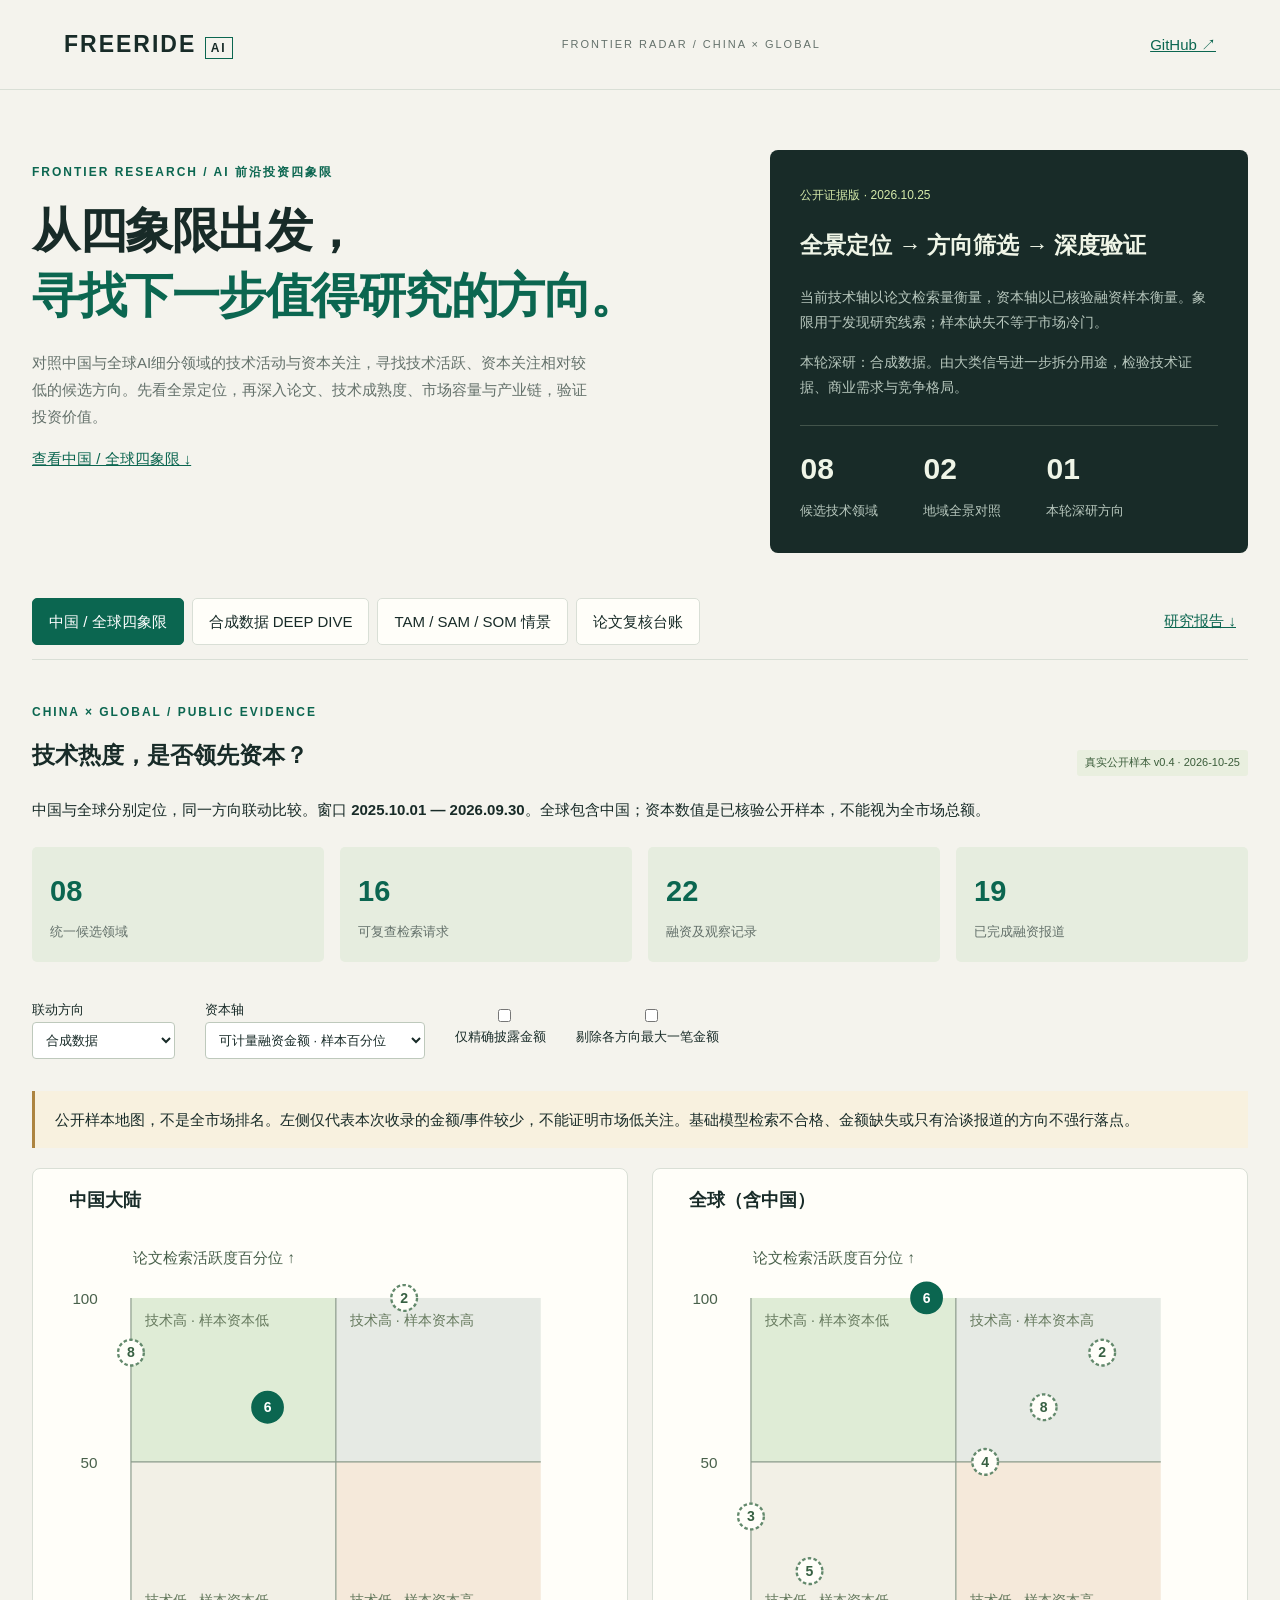
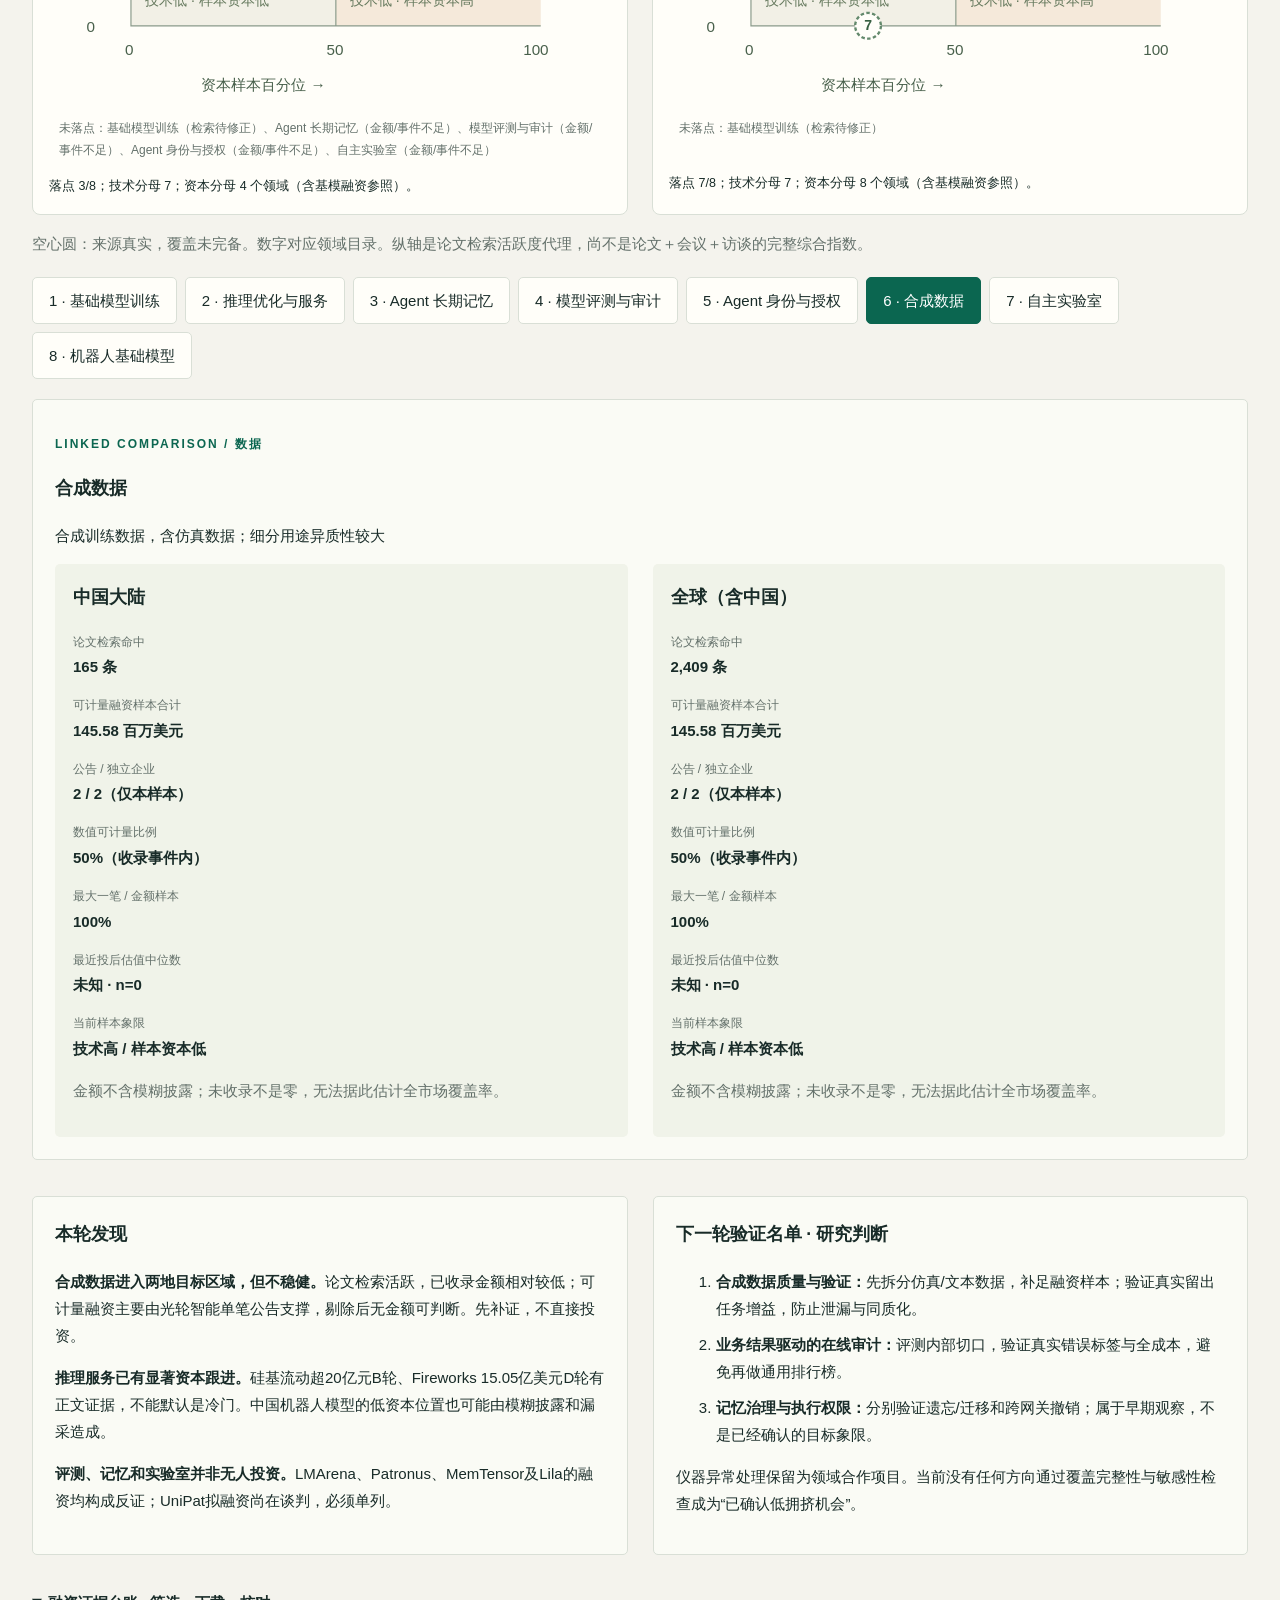
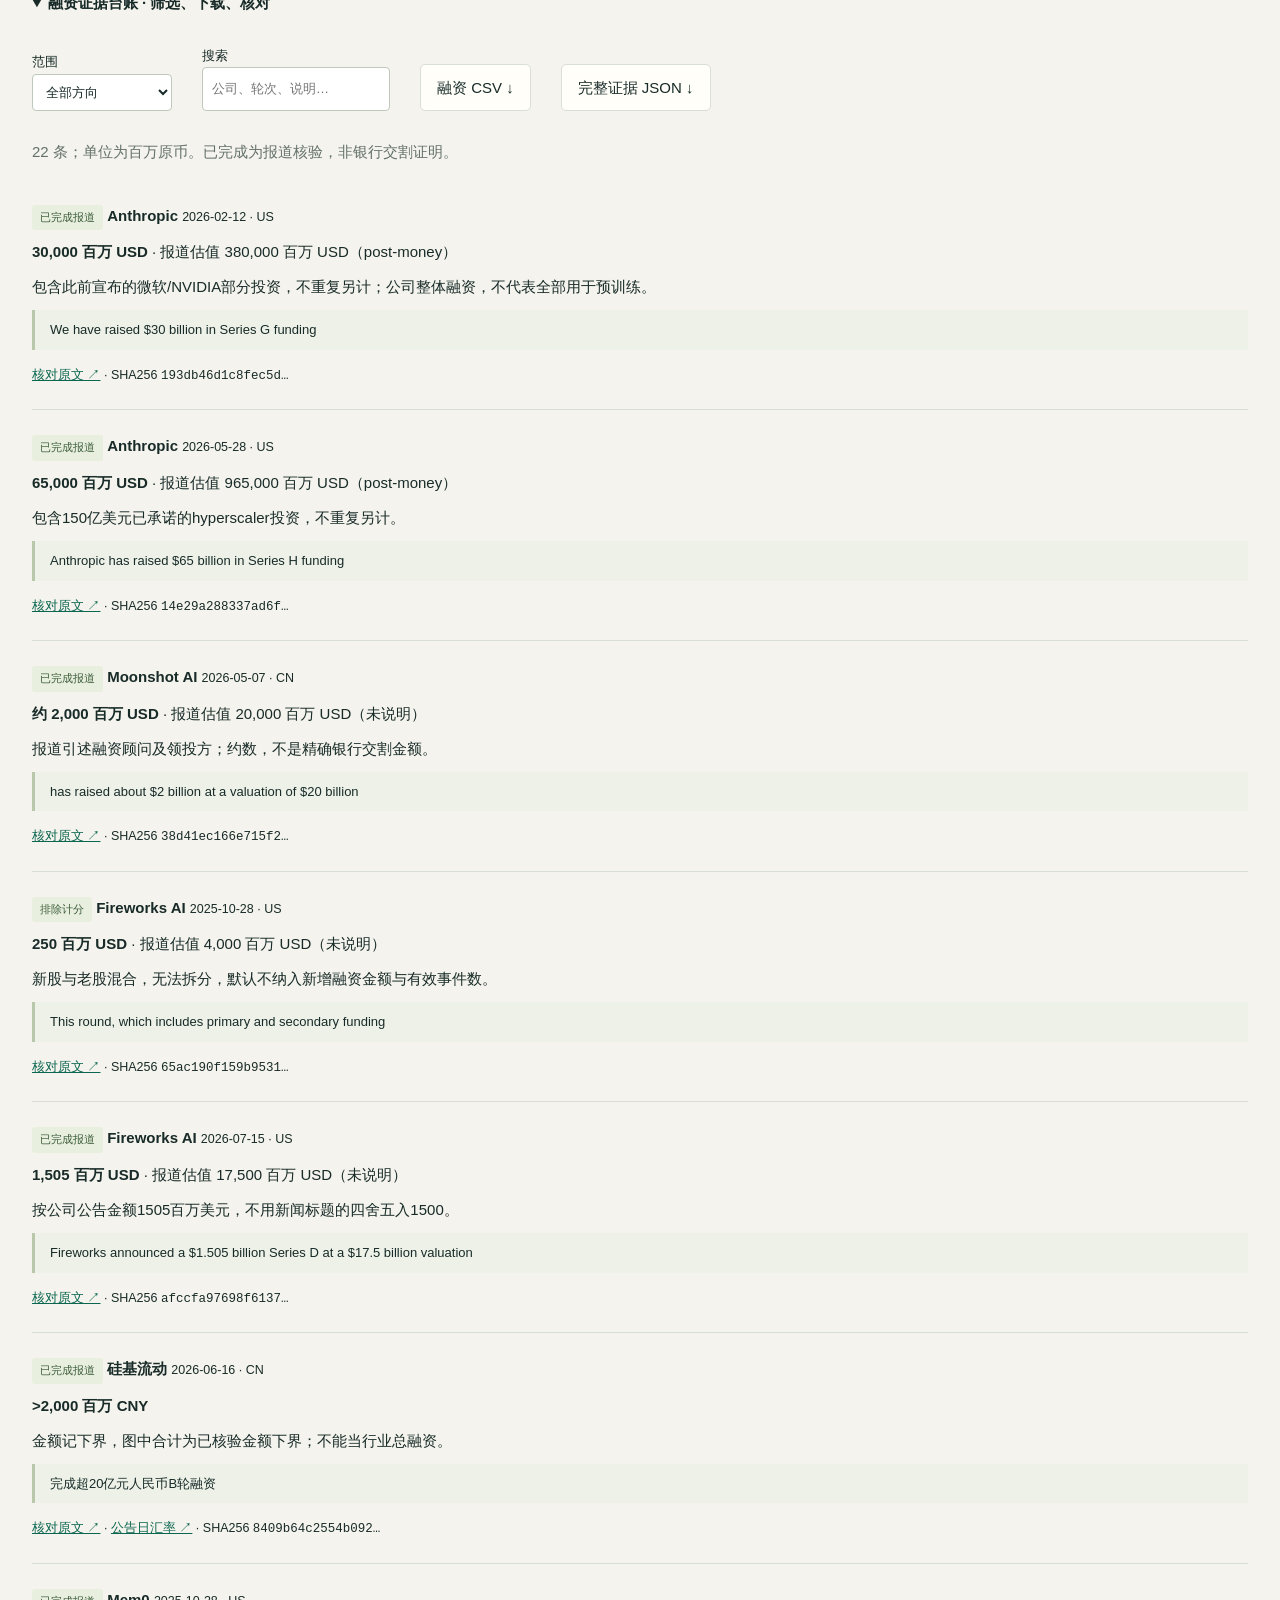
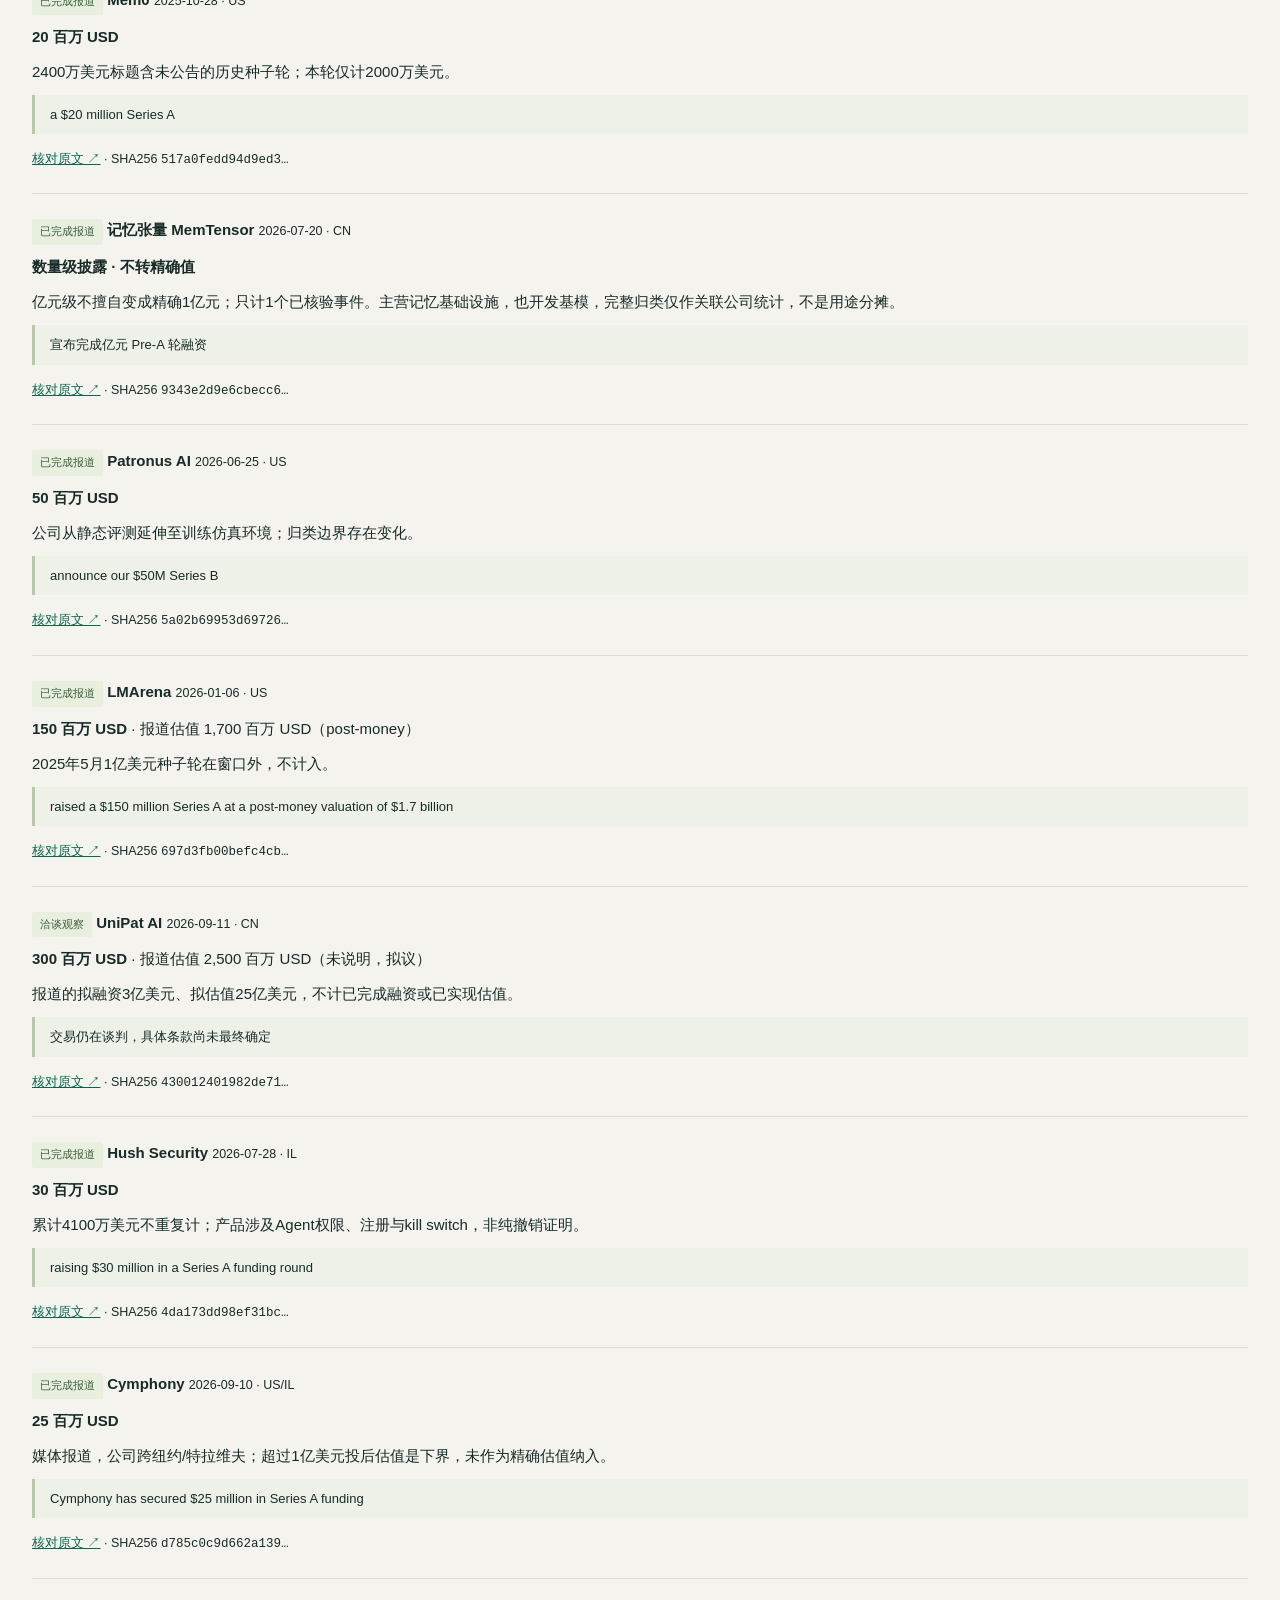
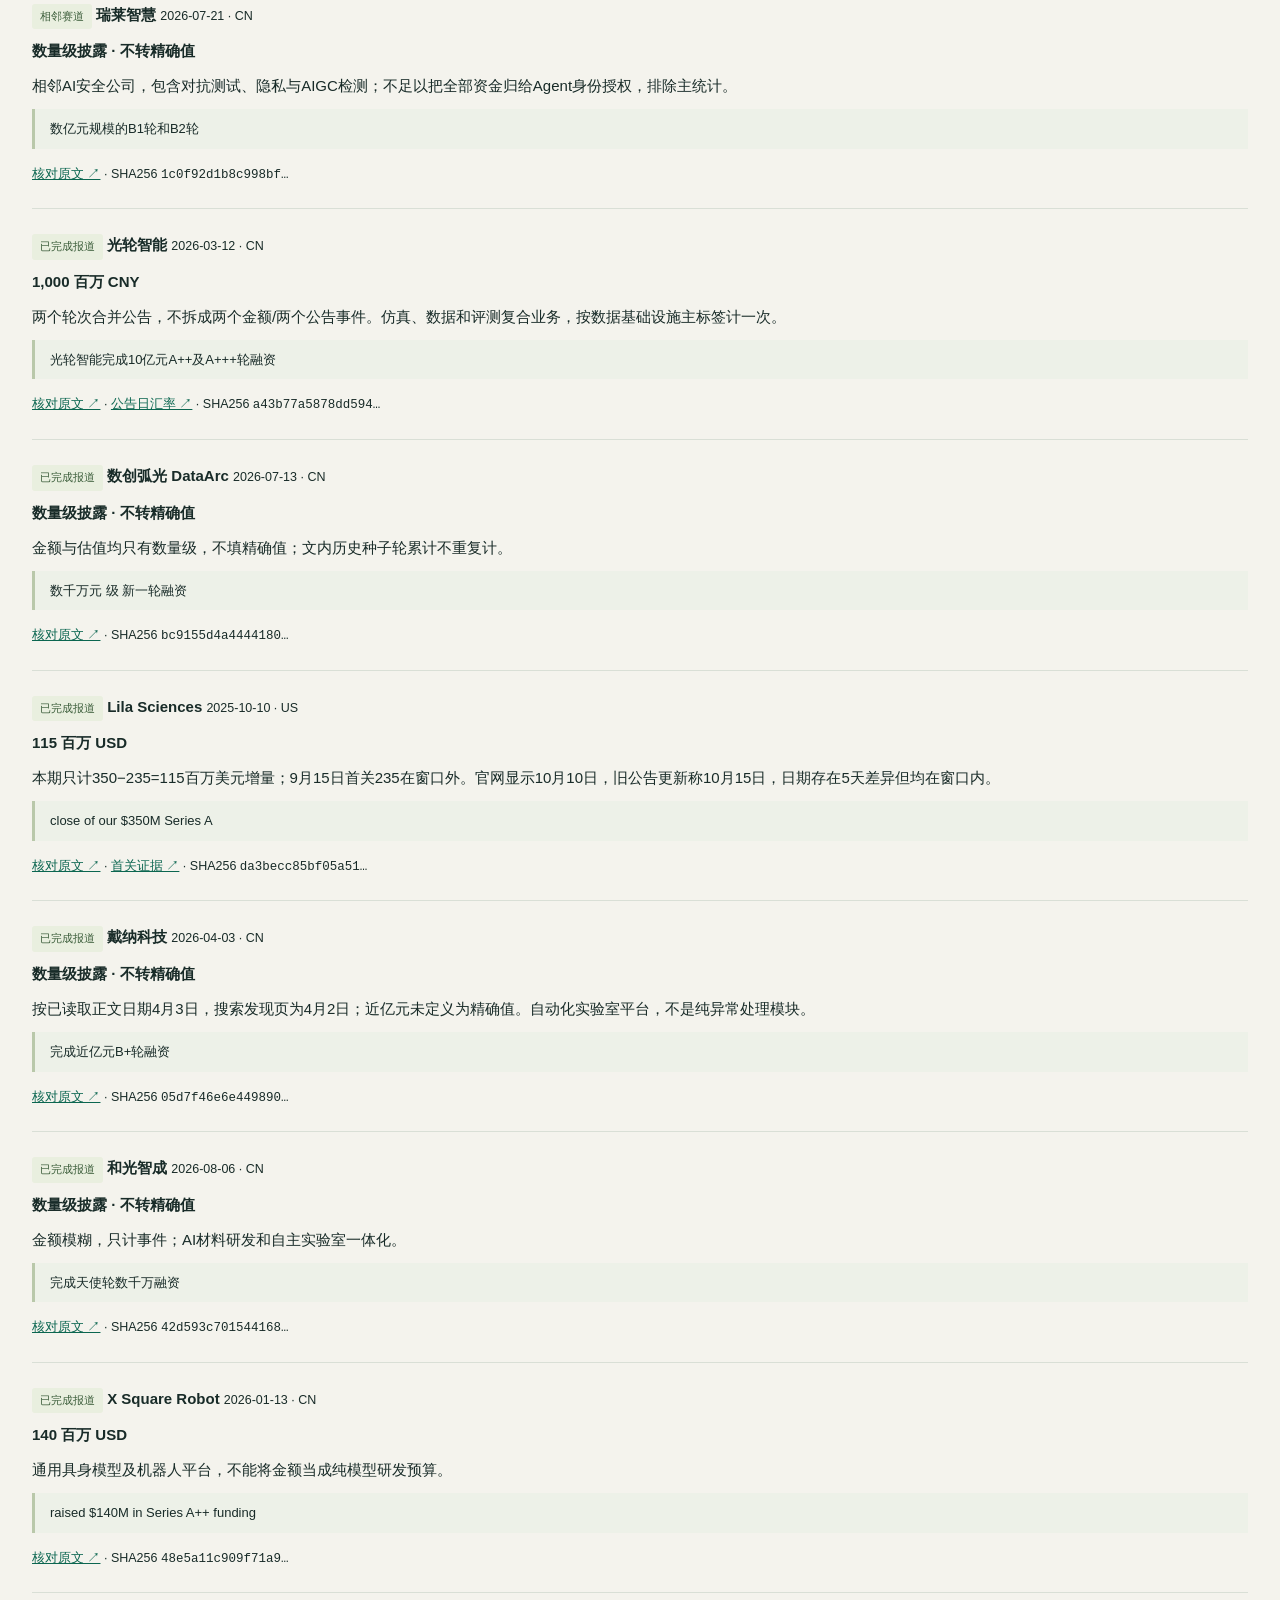
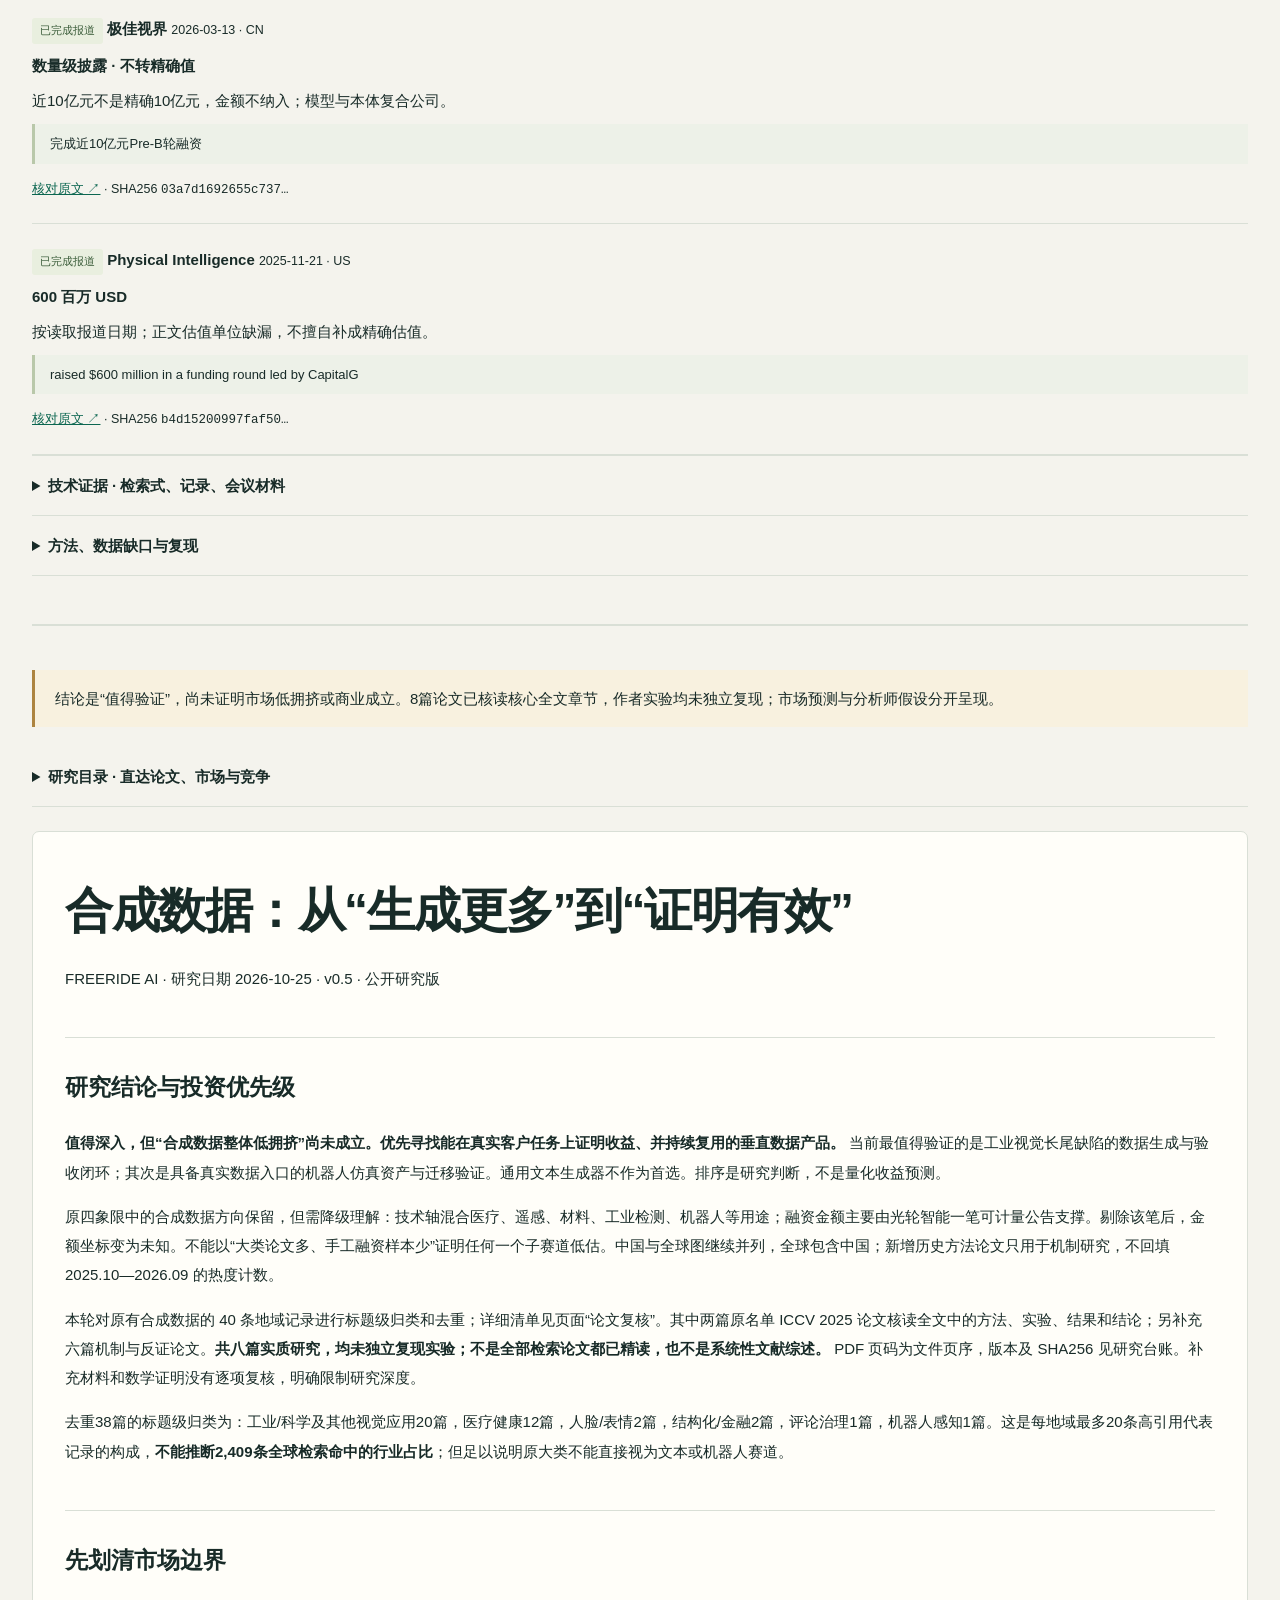
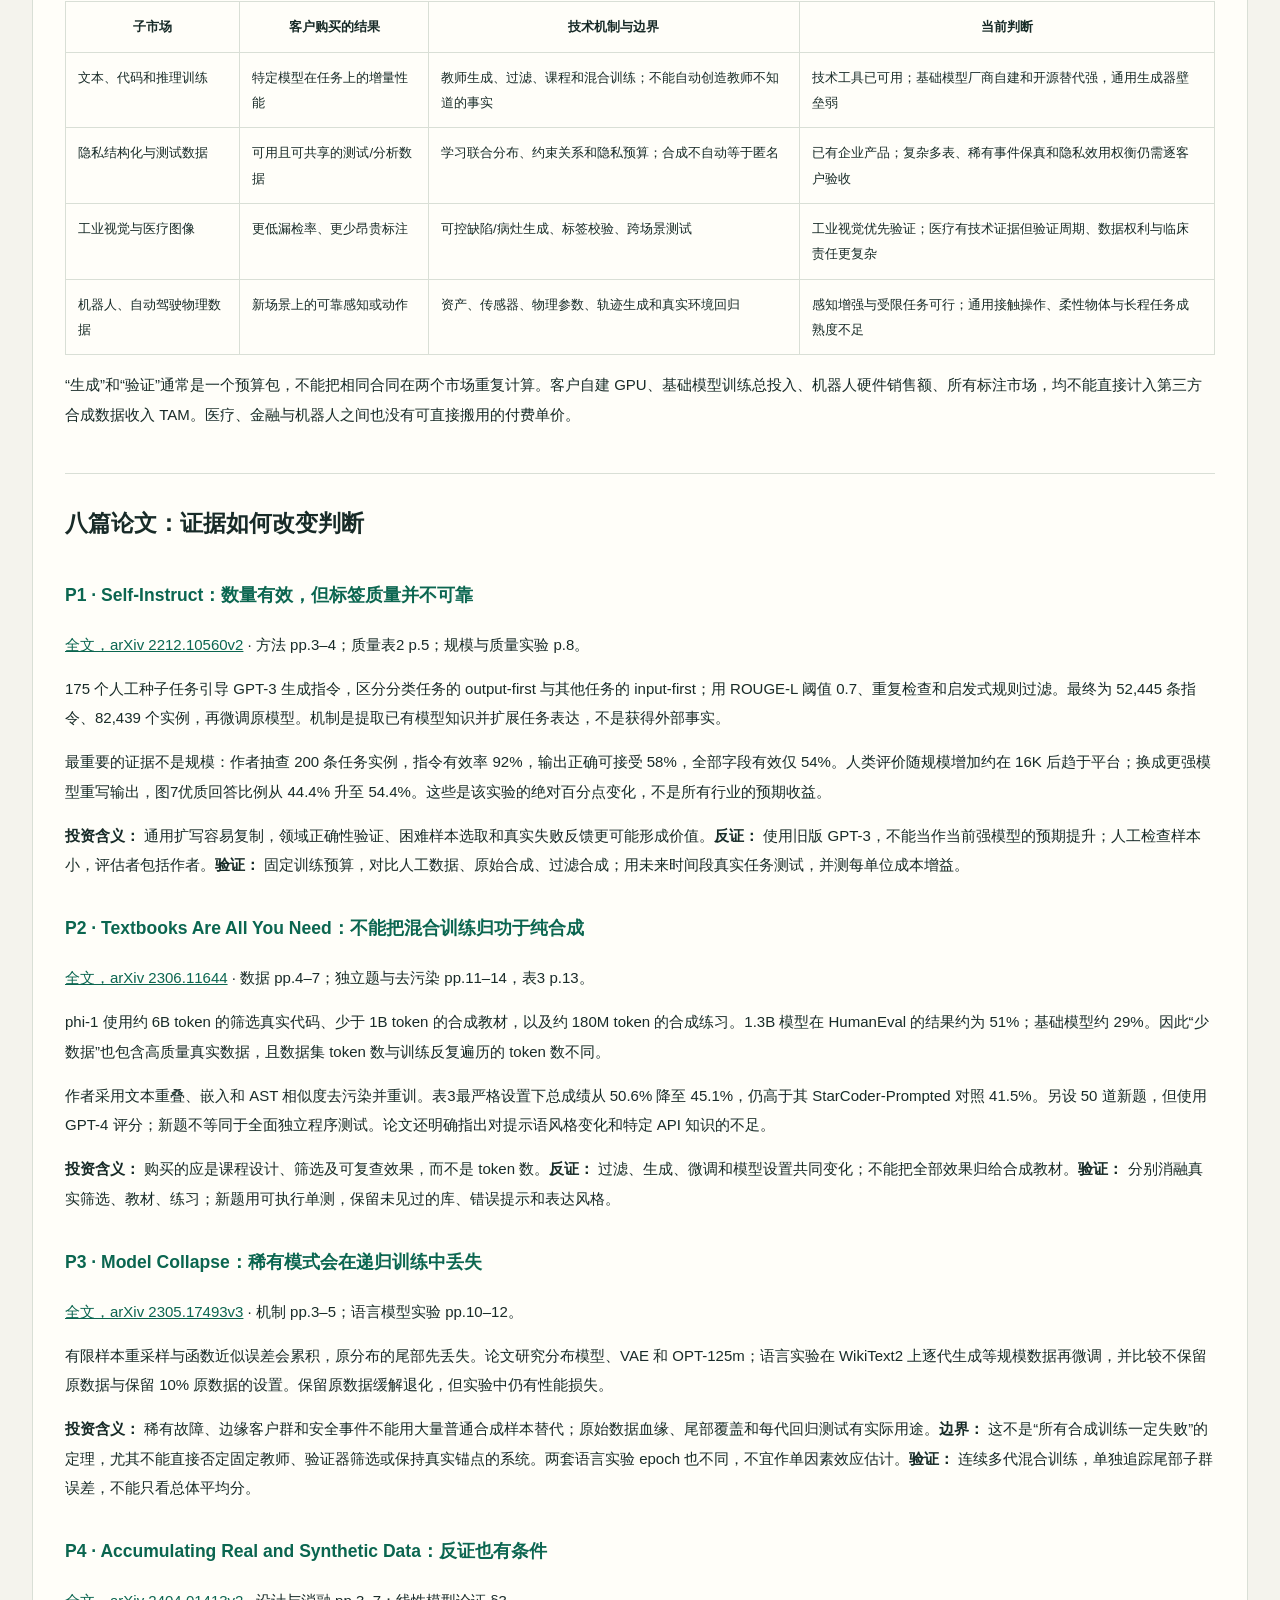
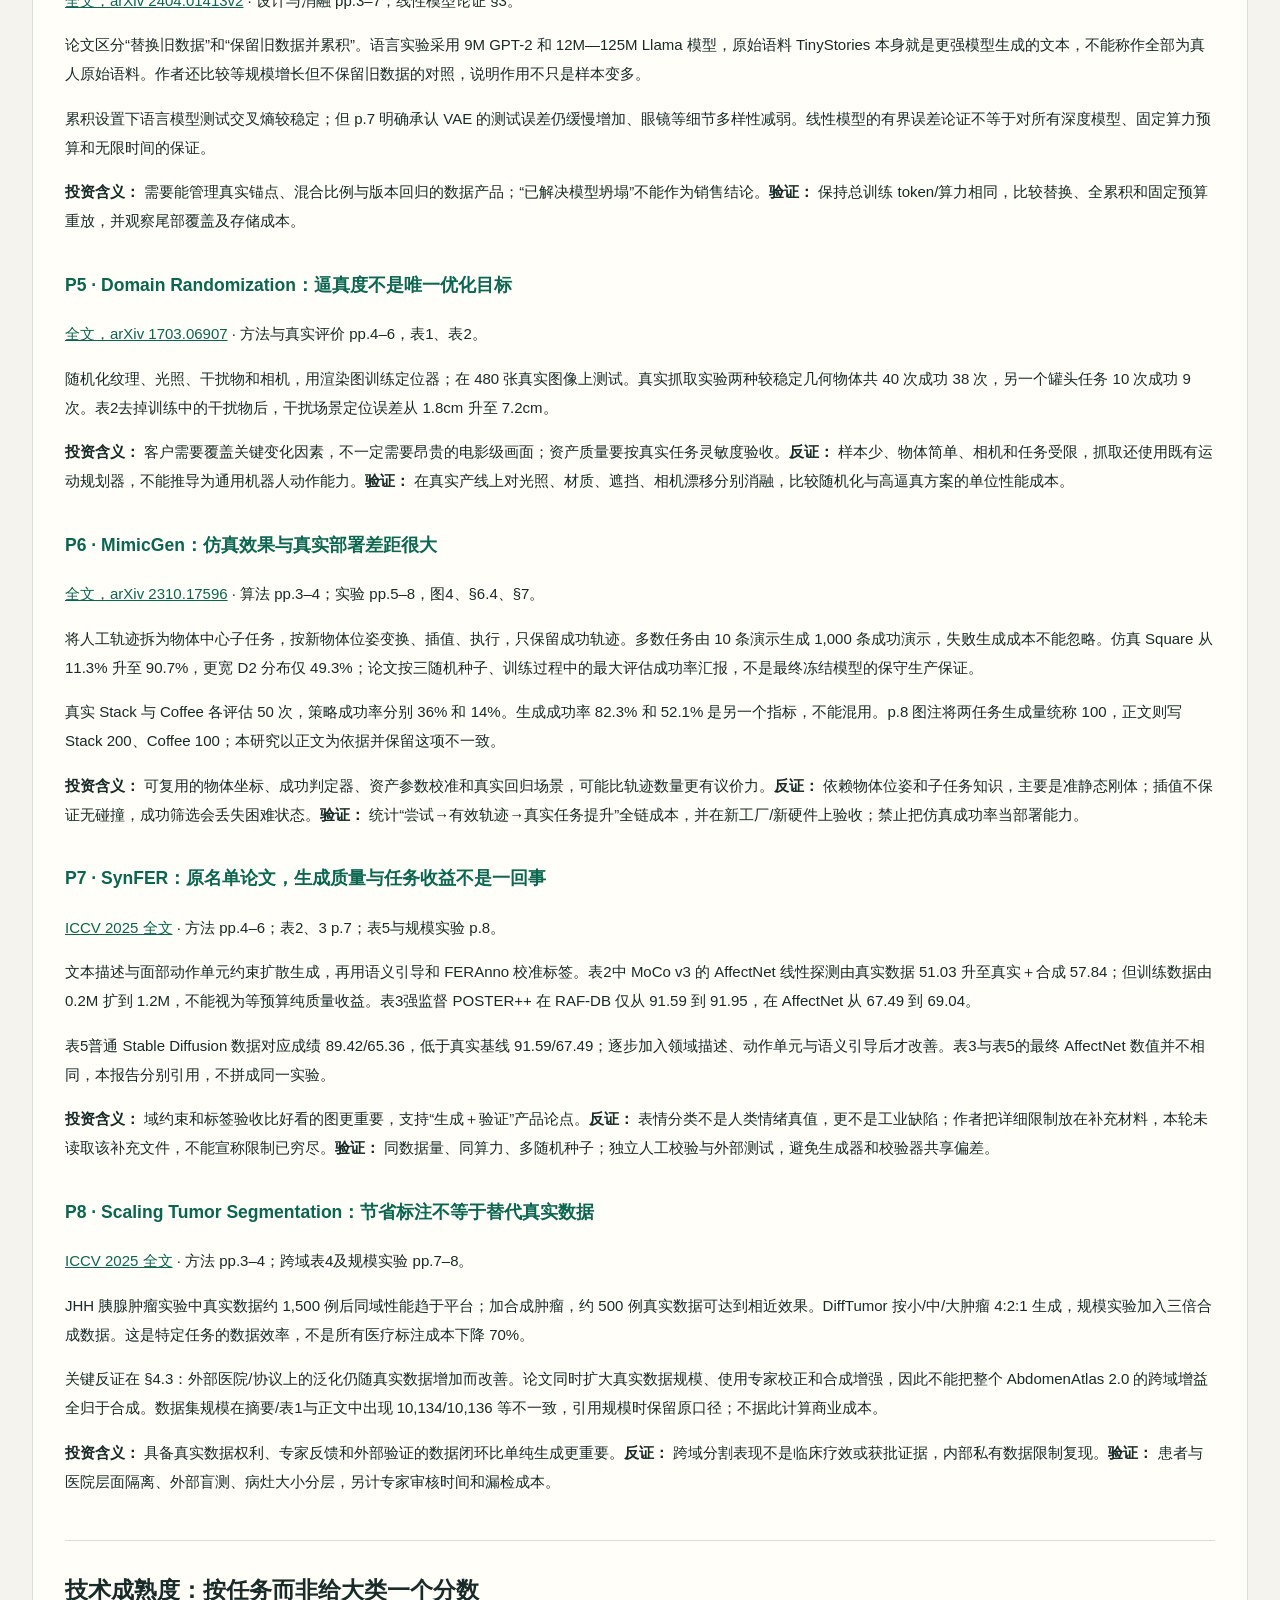
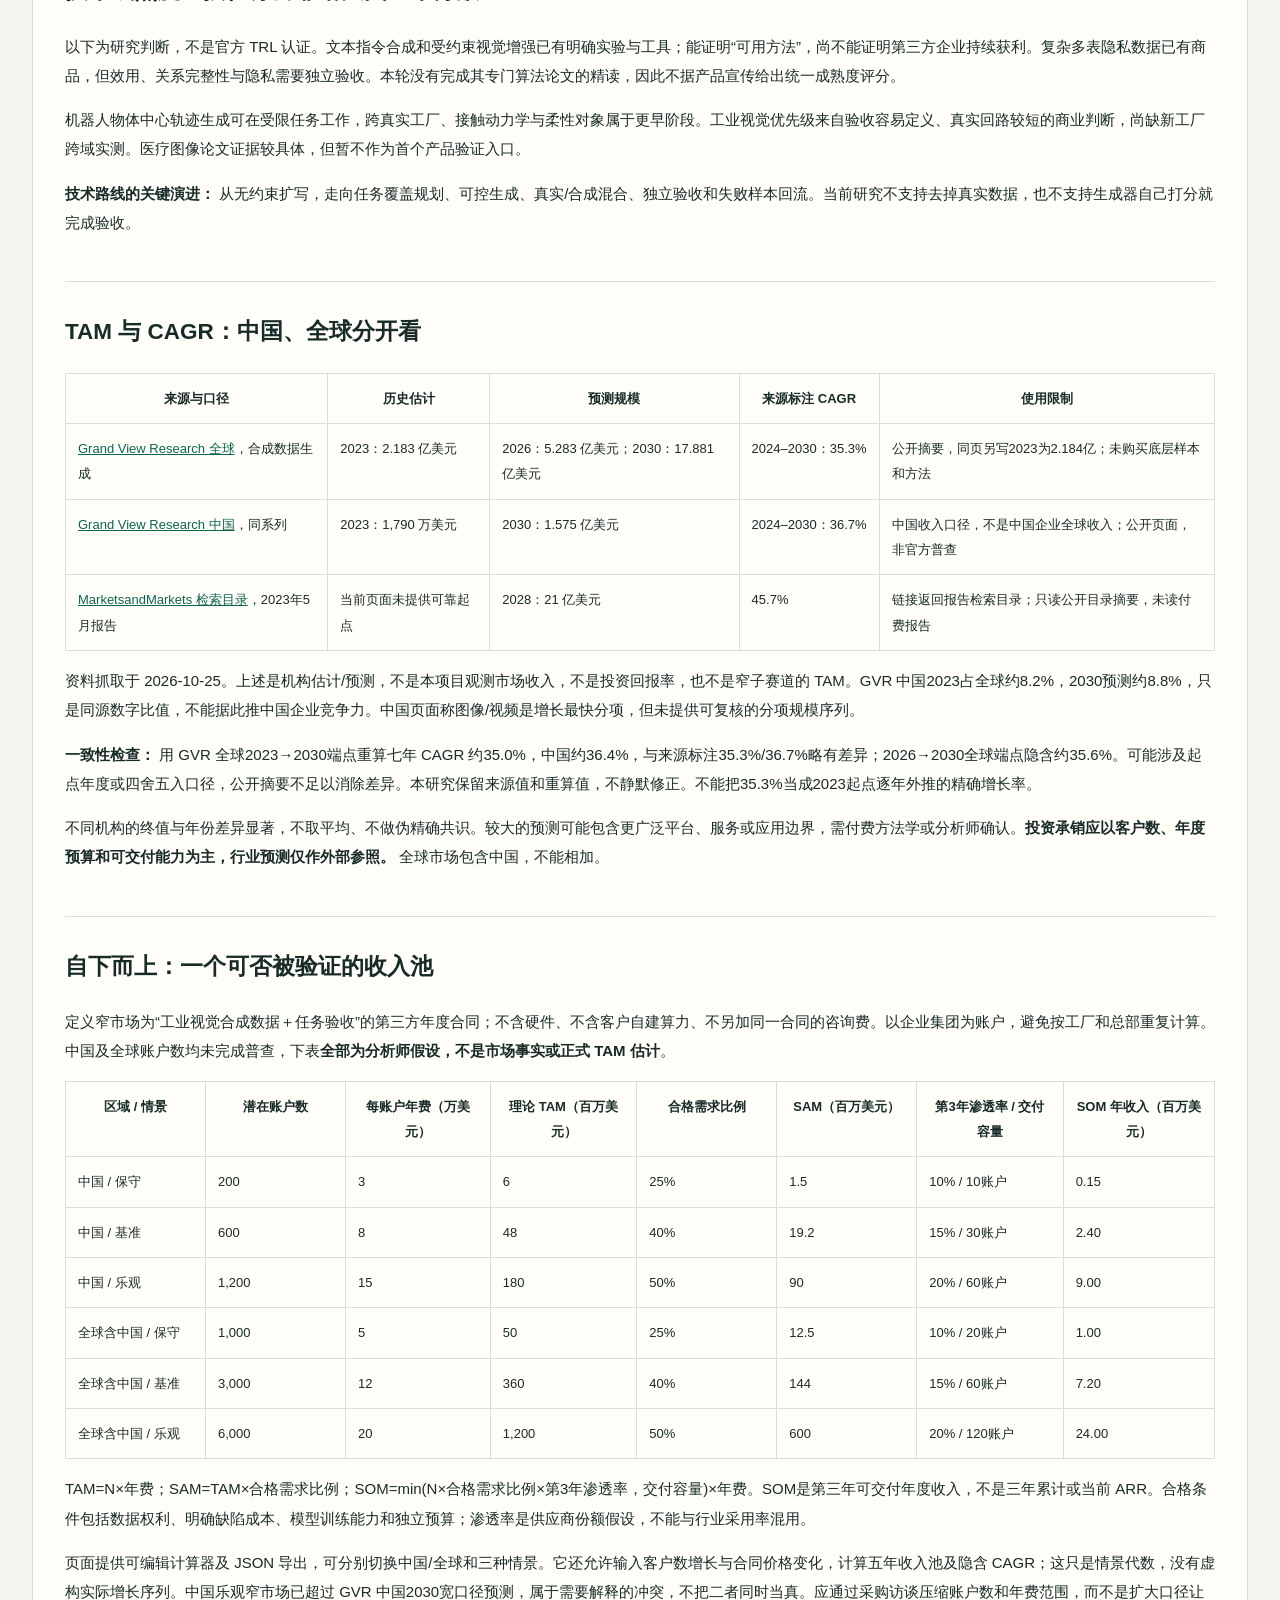
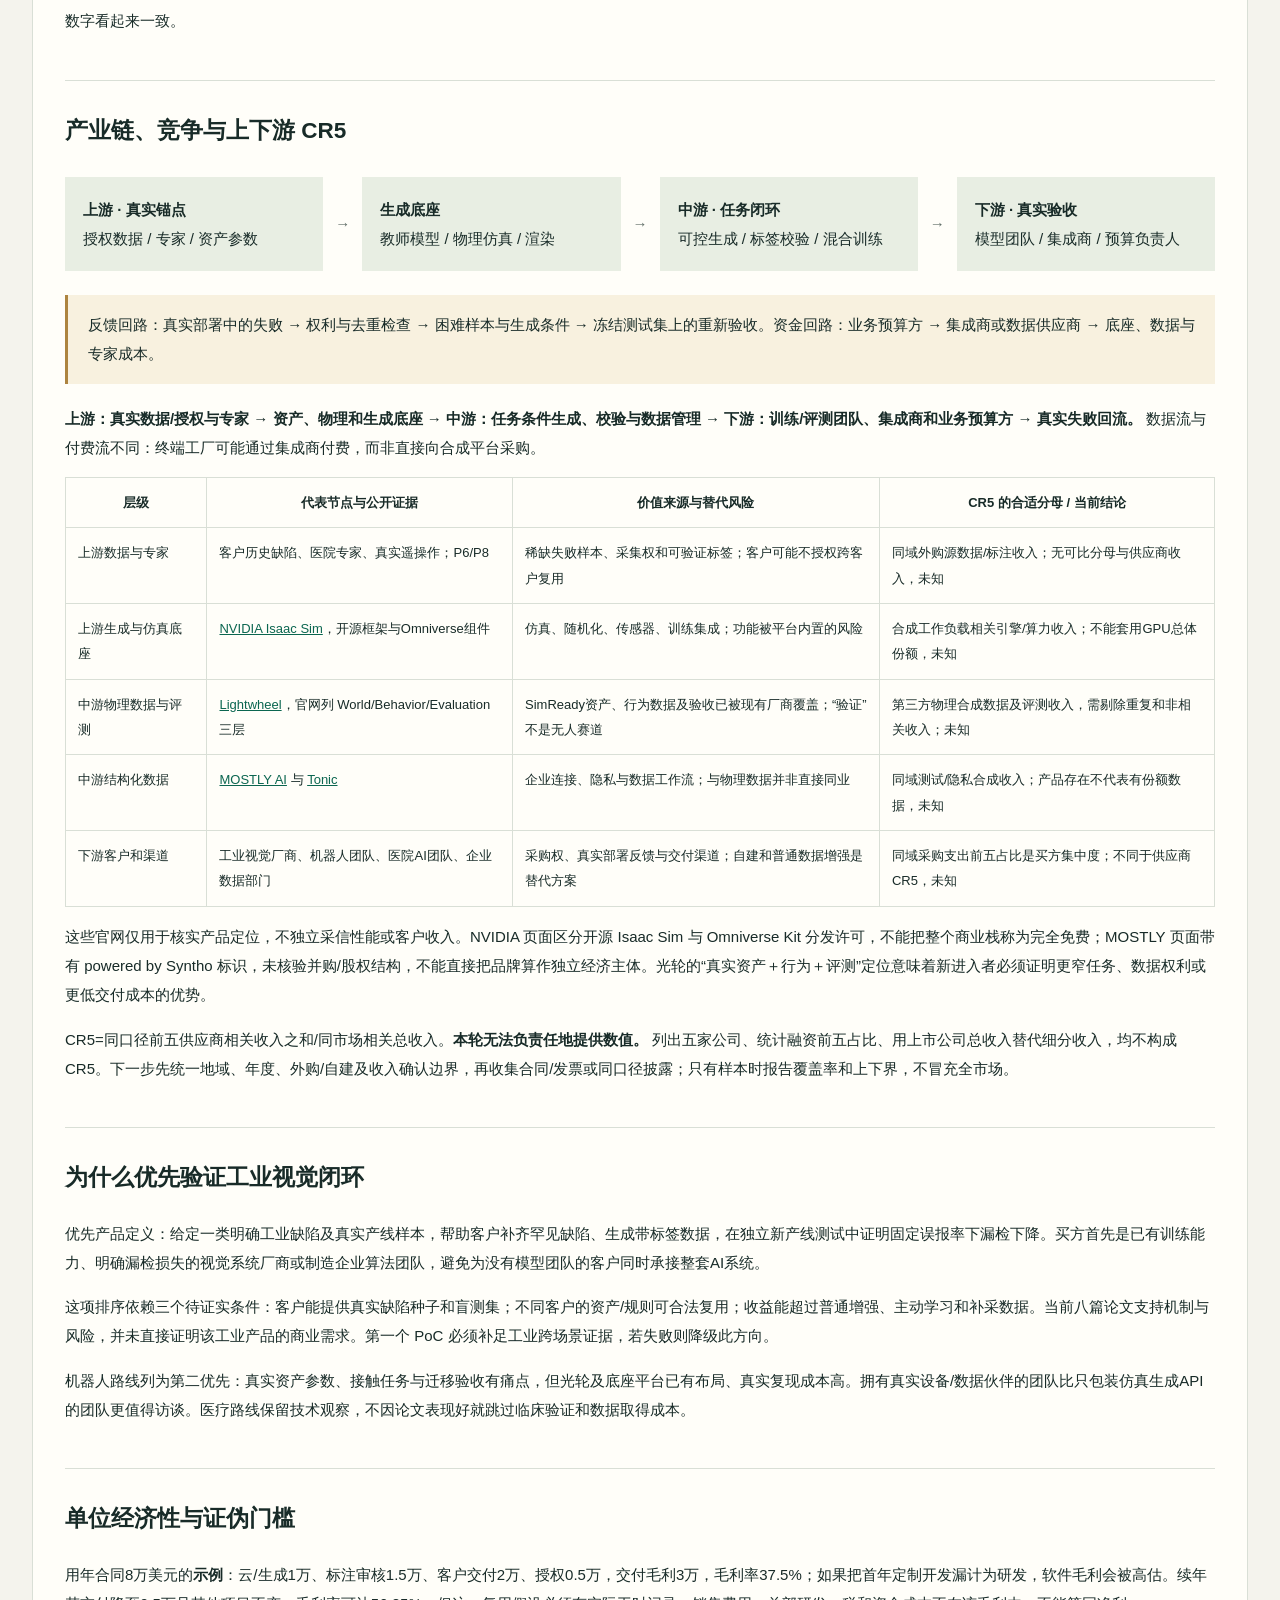
==== commit 0caacc7e: "Lead homepage with quadrant discovery before topic deep dives" ====
--- a/index.html
+++ b/index.html
@@ -1,7 +1,7 @@
 <!doctype html>
-<html lang="zh-CN"><head><meta charset="utf-8"><meta name="viewport" content="width=device-width,initial-scale=1"><meta name="description" content="合成数据深度投研：论文证据、中国与全球TAM、产业链、竞争与验证计划"><title>FREERIDE | 合成数据 Deep Dive</title><link rel="stylesheet" href="style.css"></head>
-<body><header><a class="brand" href="index.html">FREERIDE <span>AI</span></a><div class="edition">SYNTHETIC DATA / DEEP DIVE</div><a href="https://github.com/Lancewang1/freeride-frontier-radar" target="_blank" rel="noopener">GitHub ↗</a></header><main>
-<section class="hero"><div><p class="eyebrow">FRONTIER RESEARCH / 06 合成数据</p><h1>数据可以生成，<br><em>价值必须验证。</em></h1><p class="intro">从论文中的实验与反证出发，拆解合成数据的技术边界、市场容量和可投资切入点。保留中国与全球四象限，进入一个方向的完整研究。</p></div><aside><span class="live">深研版 v0.5 · 2026.10.25</span><h2>优先验证：垂直任务的数据闭环</h2><p>先看工业视觉的真实效果与交付复用，再评估机器人仿真迁移。大类热度不等于子赛道机会，合成数量不等于数据价值。</p><div class="numbers"><div><strong>08</strong><small>核心论文研究</small></div><div><strong>02</strong><small>地域市场对照</small></div><div><strong>00</strong><small>独立实验复现</small></div></div></aside></section>
+<html lang="zh-CN"><head><meta charset="utf-8"><meta name="viewport" content="width=device-width,initial-scale=1"><meta name="description" content="从中国与全球四象限出发，对照AI细分领域的技术活动与资本关注，筛选方向并深入研究技术、市场与投资价值。"><title>FREERIDE | AI前沿投资四象限</title><link rel="stylesheet" href="style.css"></head>
+<body><header><a class="brand" href="index.html">FREERIDE <span>AI</span></a><div class="edition">FRONTIER RADAR / CHINA × GLOBAL</div><a href="https://github.com/Lancewang1/freeride-frontier-radar" target="_blank" rel="noopener">GitHub ↗</a></header><main>
+<section class="hero"><div><p class="eyebrow">FRONTIER RESEARCH / AI 前沿投资四象限</p><h1>从四象限出发，<br><em>寻找下一步值得研究的方向。</em></h1><p class="intro">对照中国与全球AI细分领域的技术活动与资本关注，寻找技术活跃、资本关注相对较低的候选方向。先看全景定位，再深入论文、技术成熟度、市场容量与产业链，验证投资价值。</p><a href="#landscape">查看中国 / 全球四象限 ↓</a></div><aside><span class="live">公开证据版 · 2026.10.25</span><h2>全景定位 → 方向筛选 → 深度验证</h2><p>当前技术轴以论文检索量衡量，资本轴以已核验融资样本衡量。象限用于发现研究线索；样本缺失不等于市场冷门。</p><p>本轮深研：合成数据。由大类信号进一步拆分用途，检验技术证据、商业需求与竞争格局。</p><div class="numbers"><div><strong>08</strong><small>候选技术领域</small></div><div><strong>02</strong><small>地域全景对照</small></div><div><strong>01</strong><small>本轮深研方向</small></div></div></aside></section>
 <nav aria-label="页面导航"><button data-view="landscape" class="active">中国 / 全球四象限</button><button data-view="deepdive">合成数据 DEEP DIVE</button><button data-view="market">TAM / SAM / SOM 情景</button><button data-view="reading">论文复核台账</button><a class="download-link" href="SYNTHETIC_DEEPDIVE.md" download>研究报告 ↓</a></nav>
 <section id="landscape" class="workspace"></section>
 <section id="deepdive" class="workspace"><div class="warning">结论是“值得验证”，尚未证明市场低拥挤或商业成立。8篇论文已核读核心全文章节，作者实验均未独立复现；市场预测与分析师假设分开呈现。</div><details><summary>研究目录 · 直达论文、市场与竞争</summary><div id="report-index"></div></details><article id="deep-report"><p>正在加载深度研究…</p></article></section>
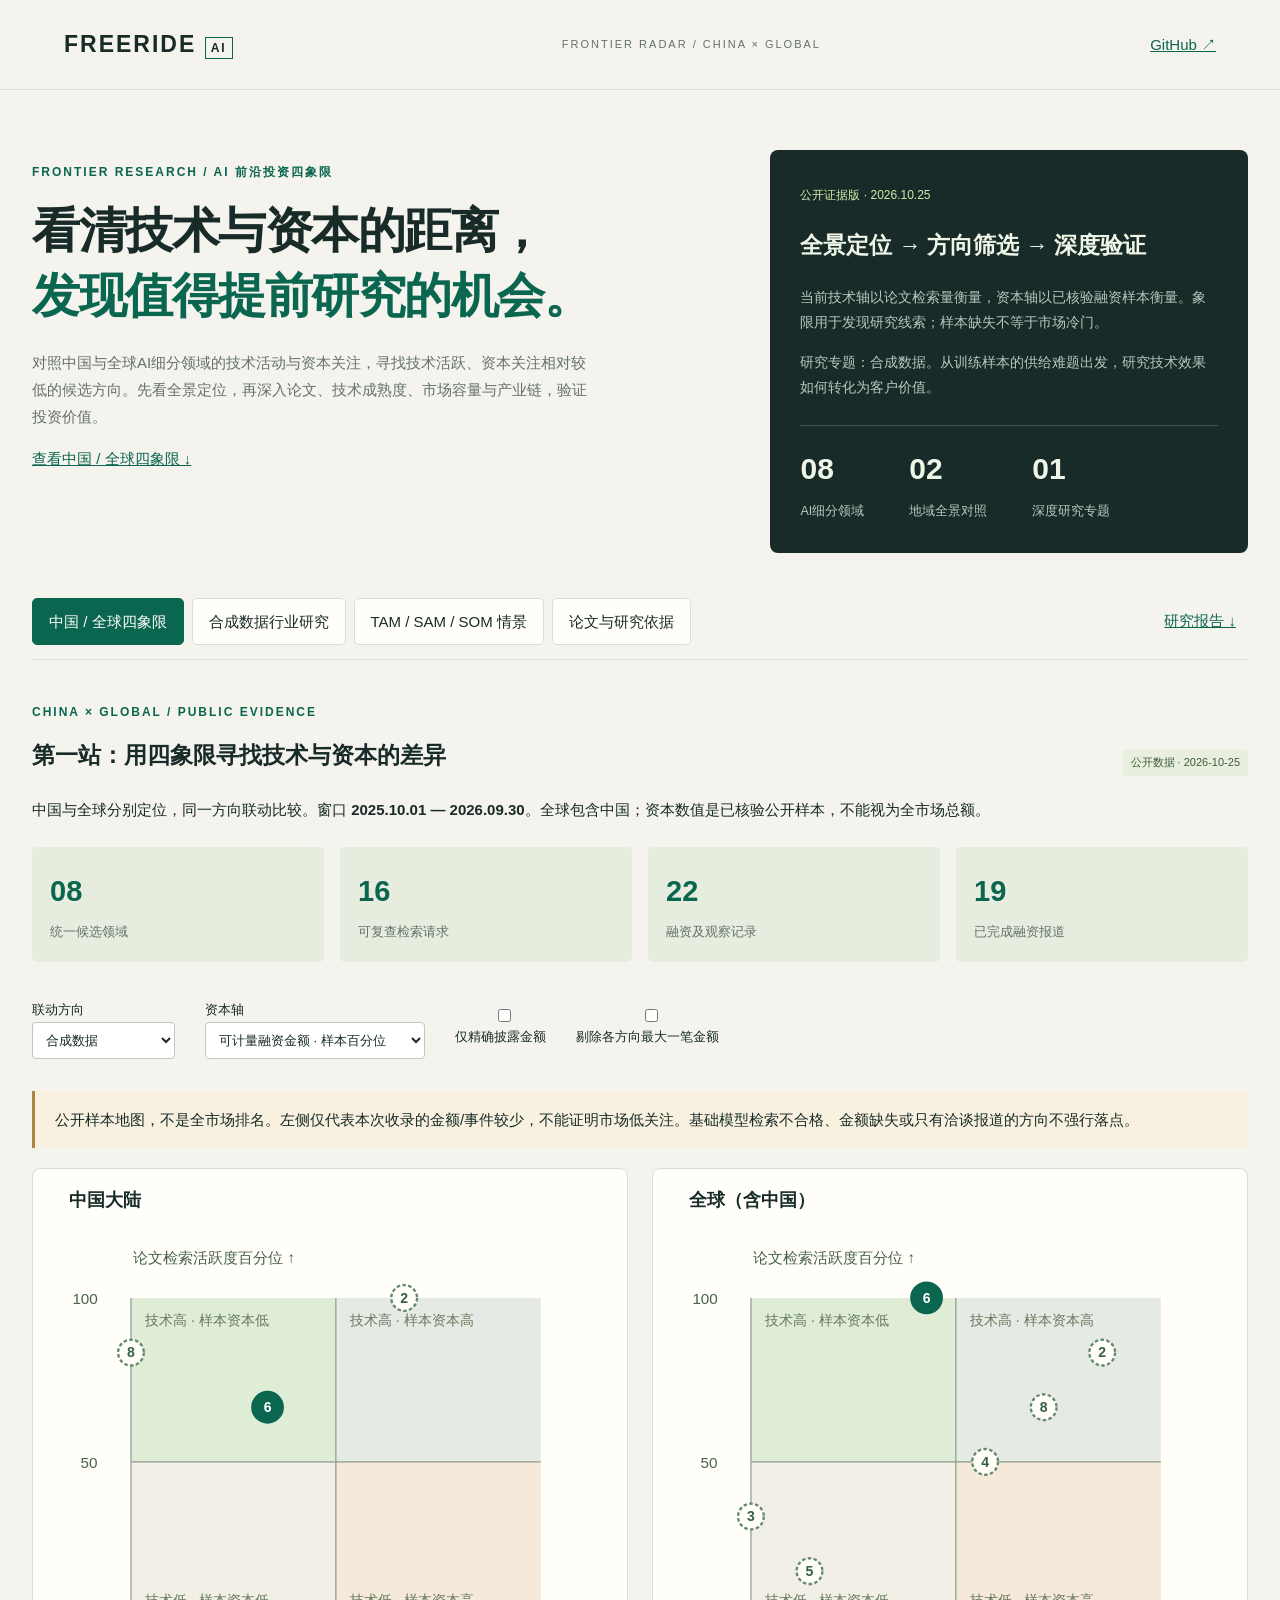
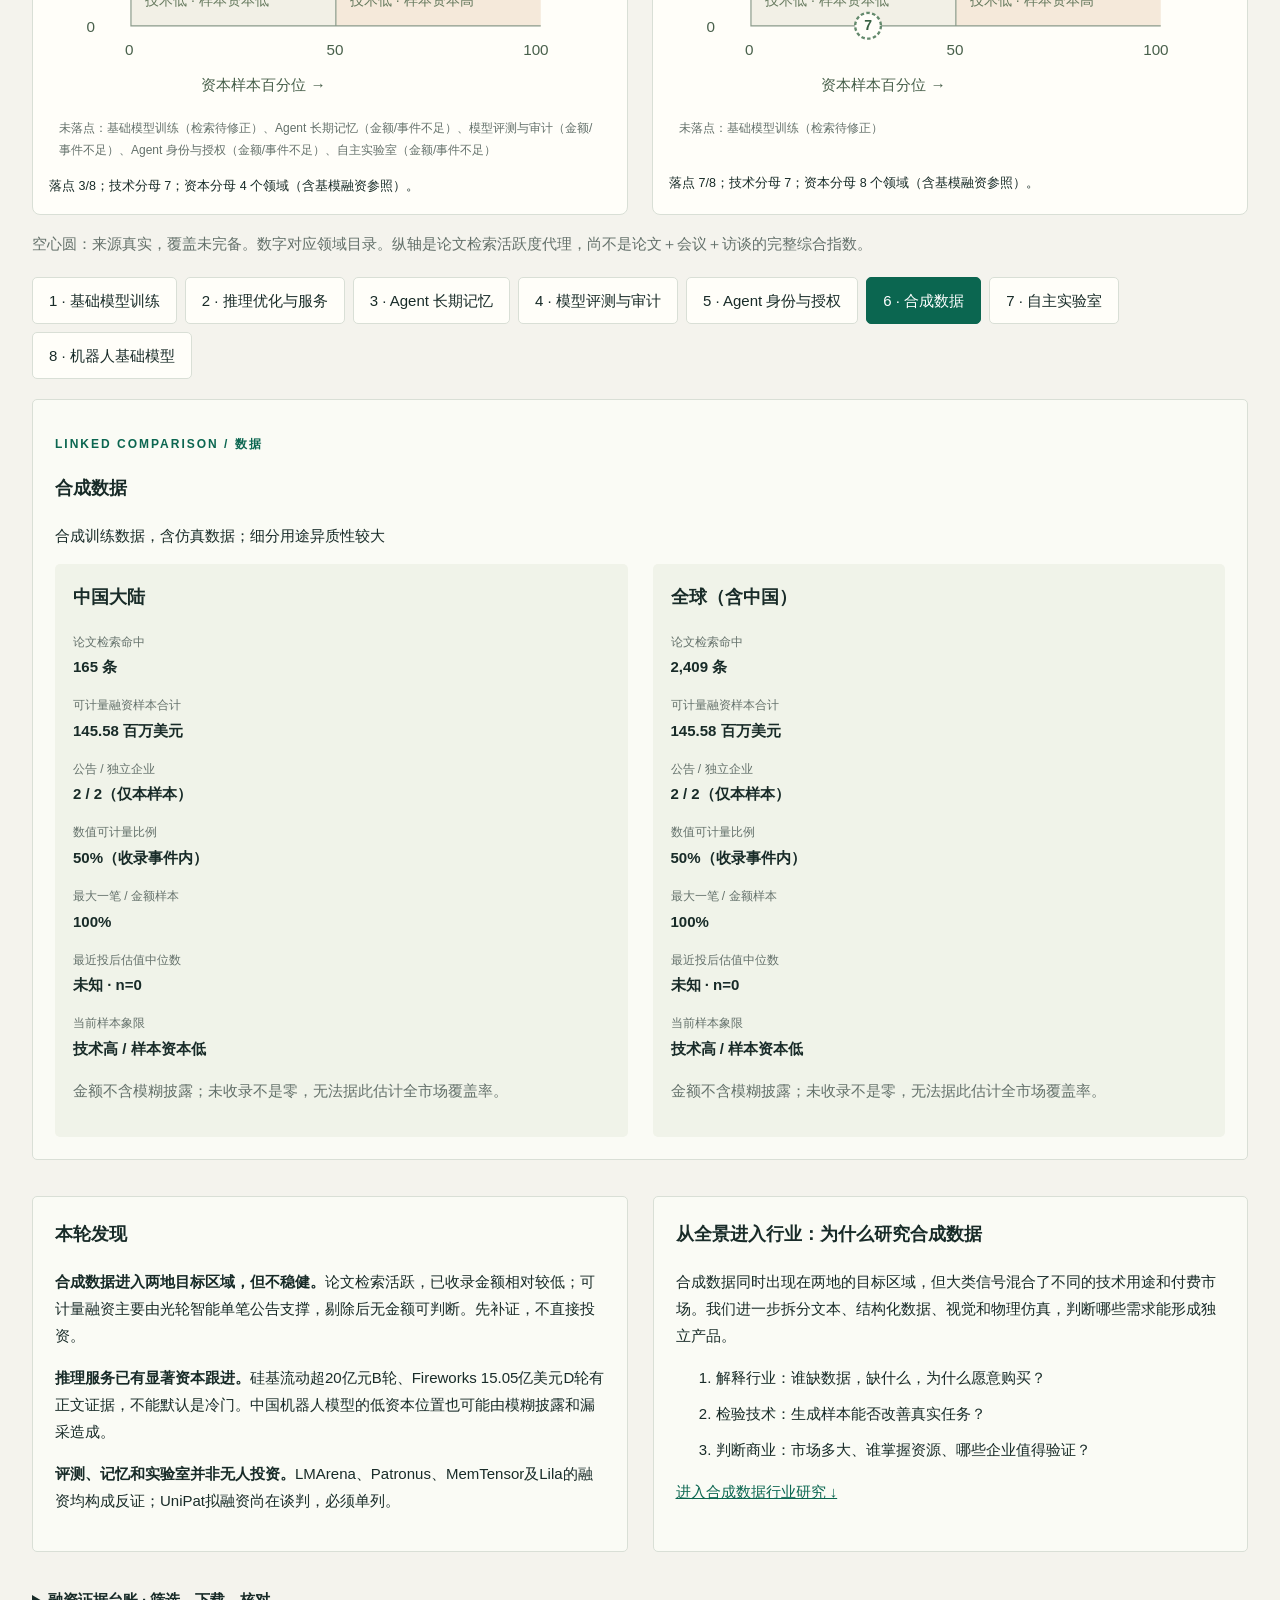
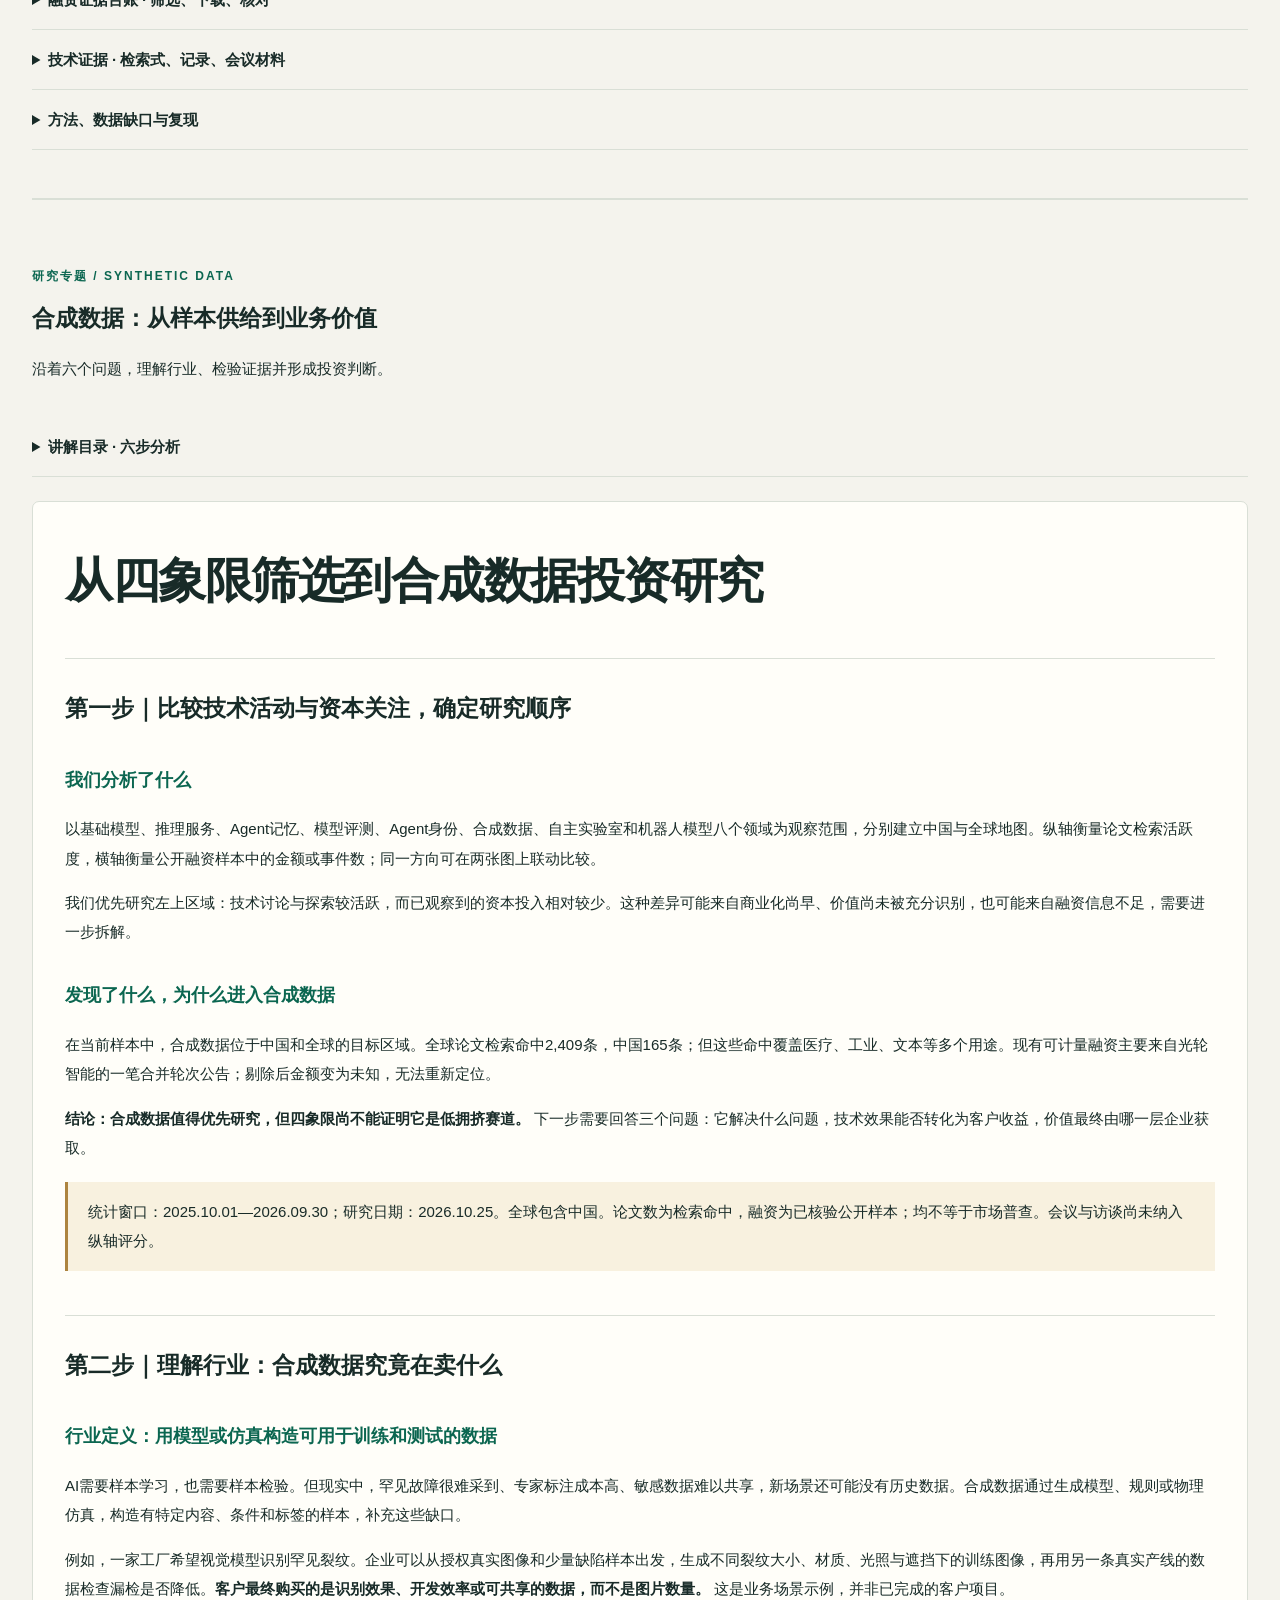
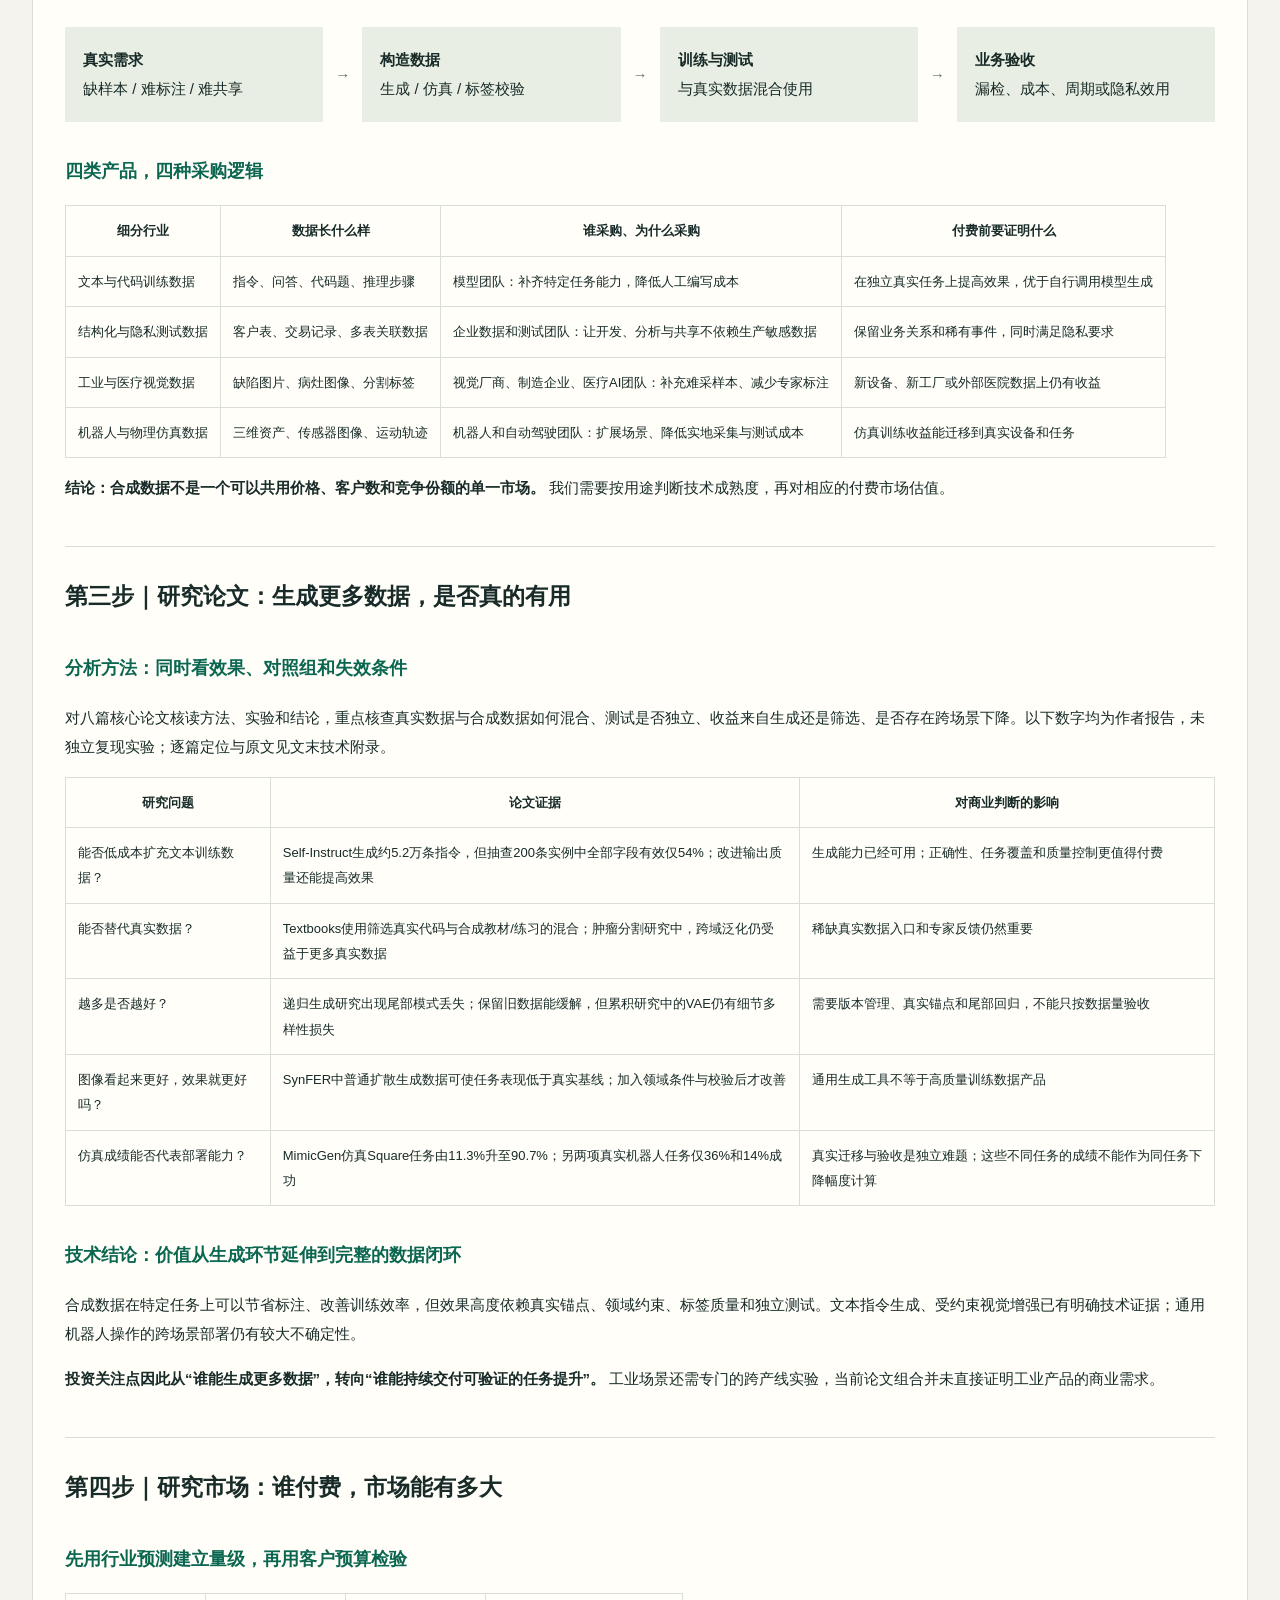
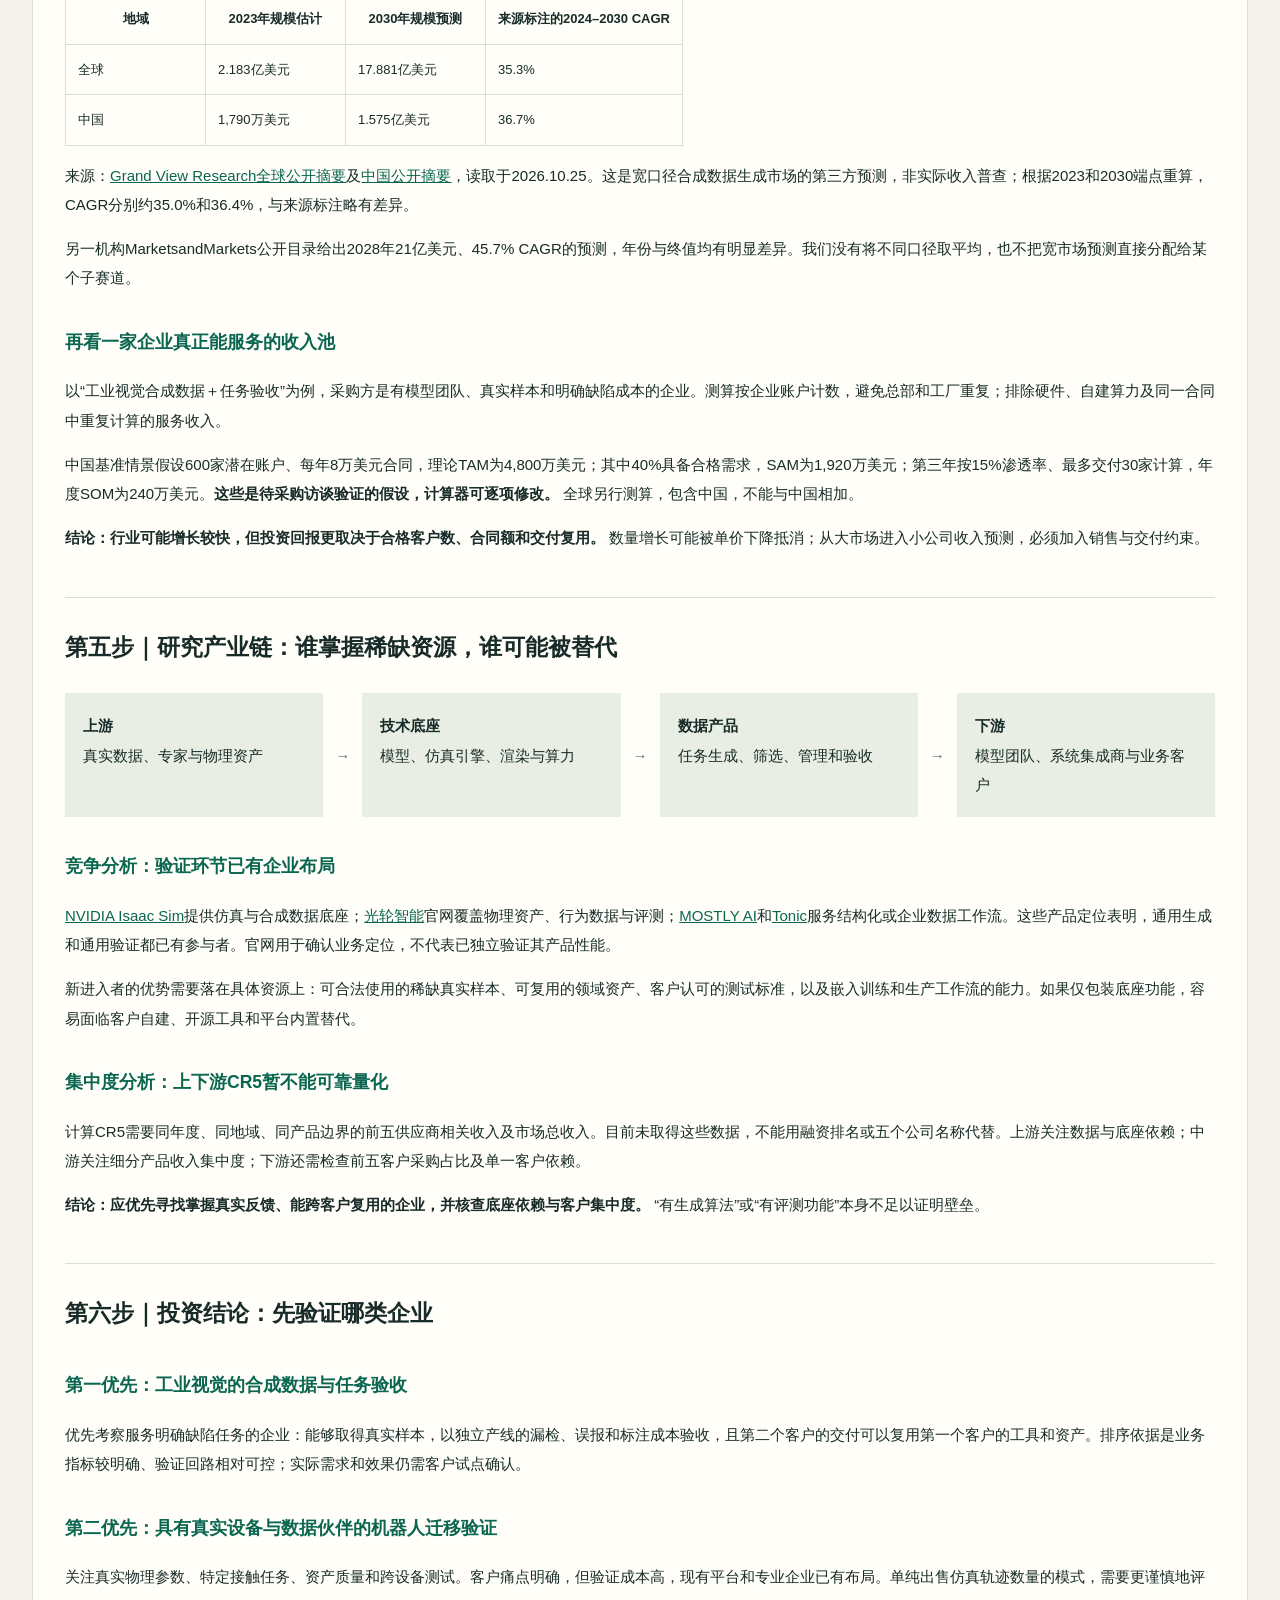
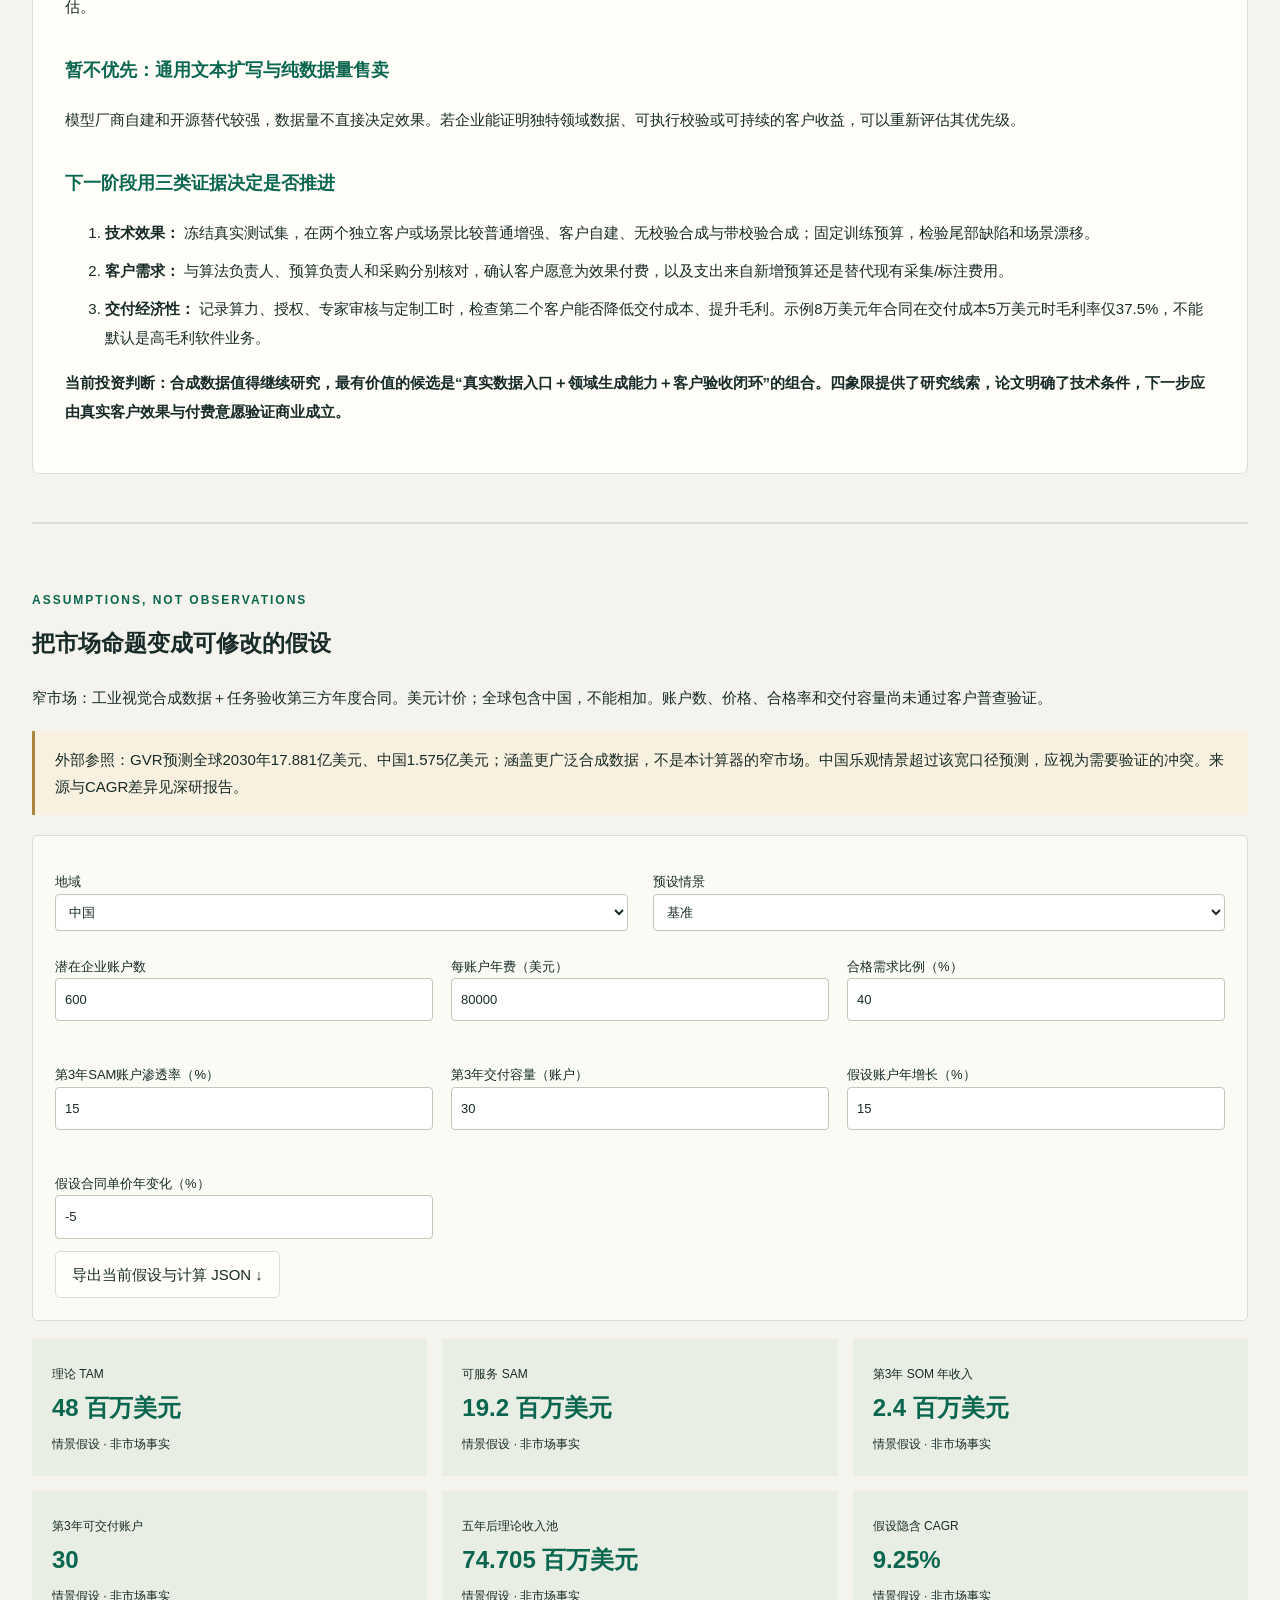
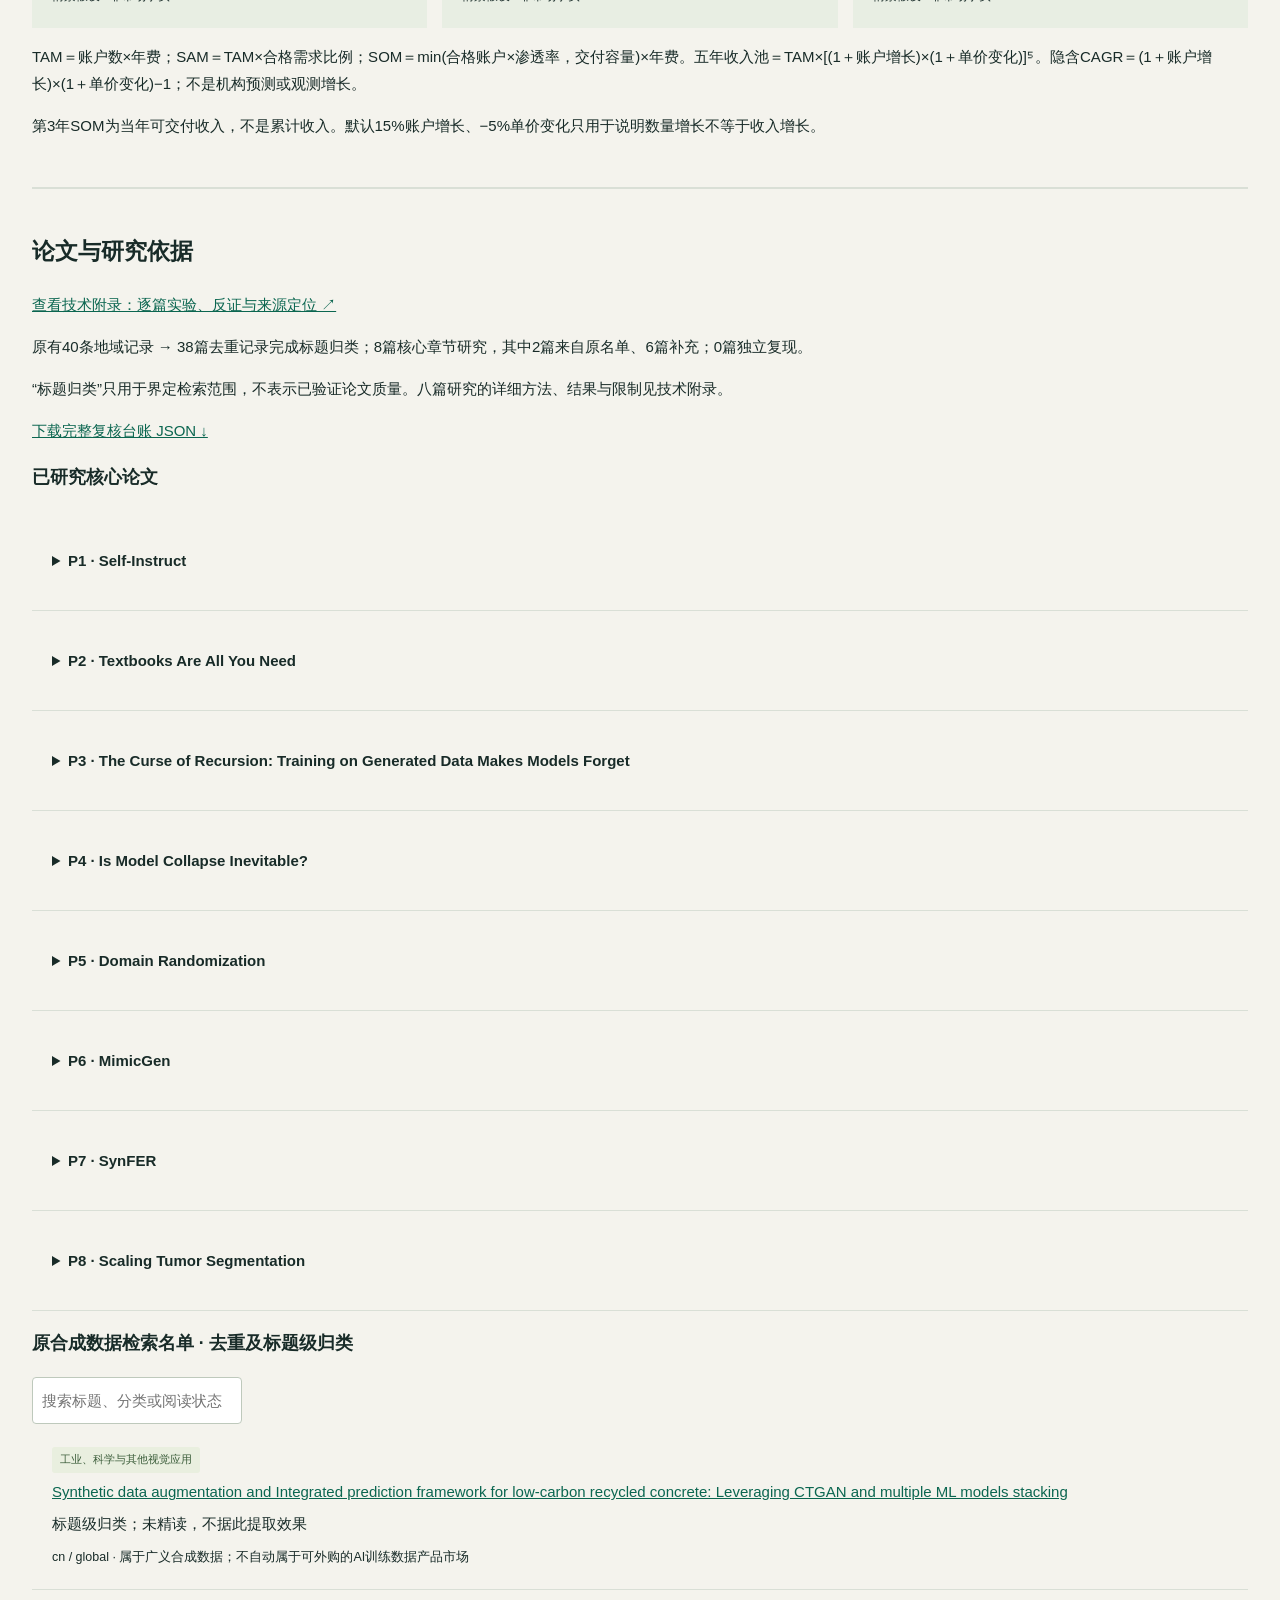
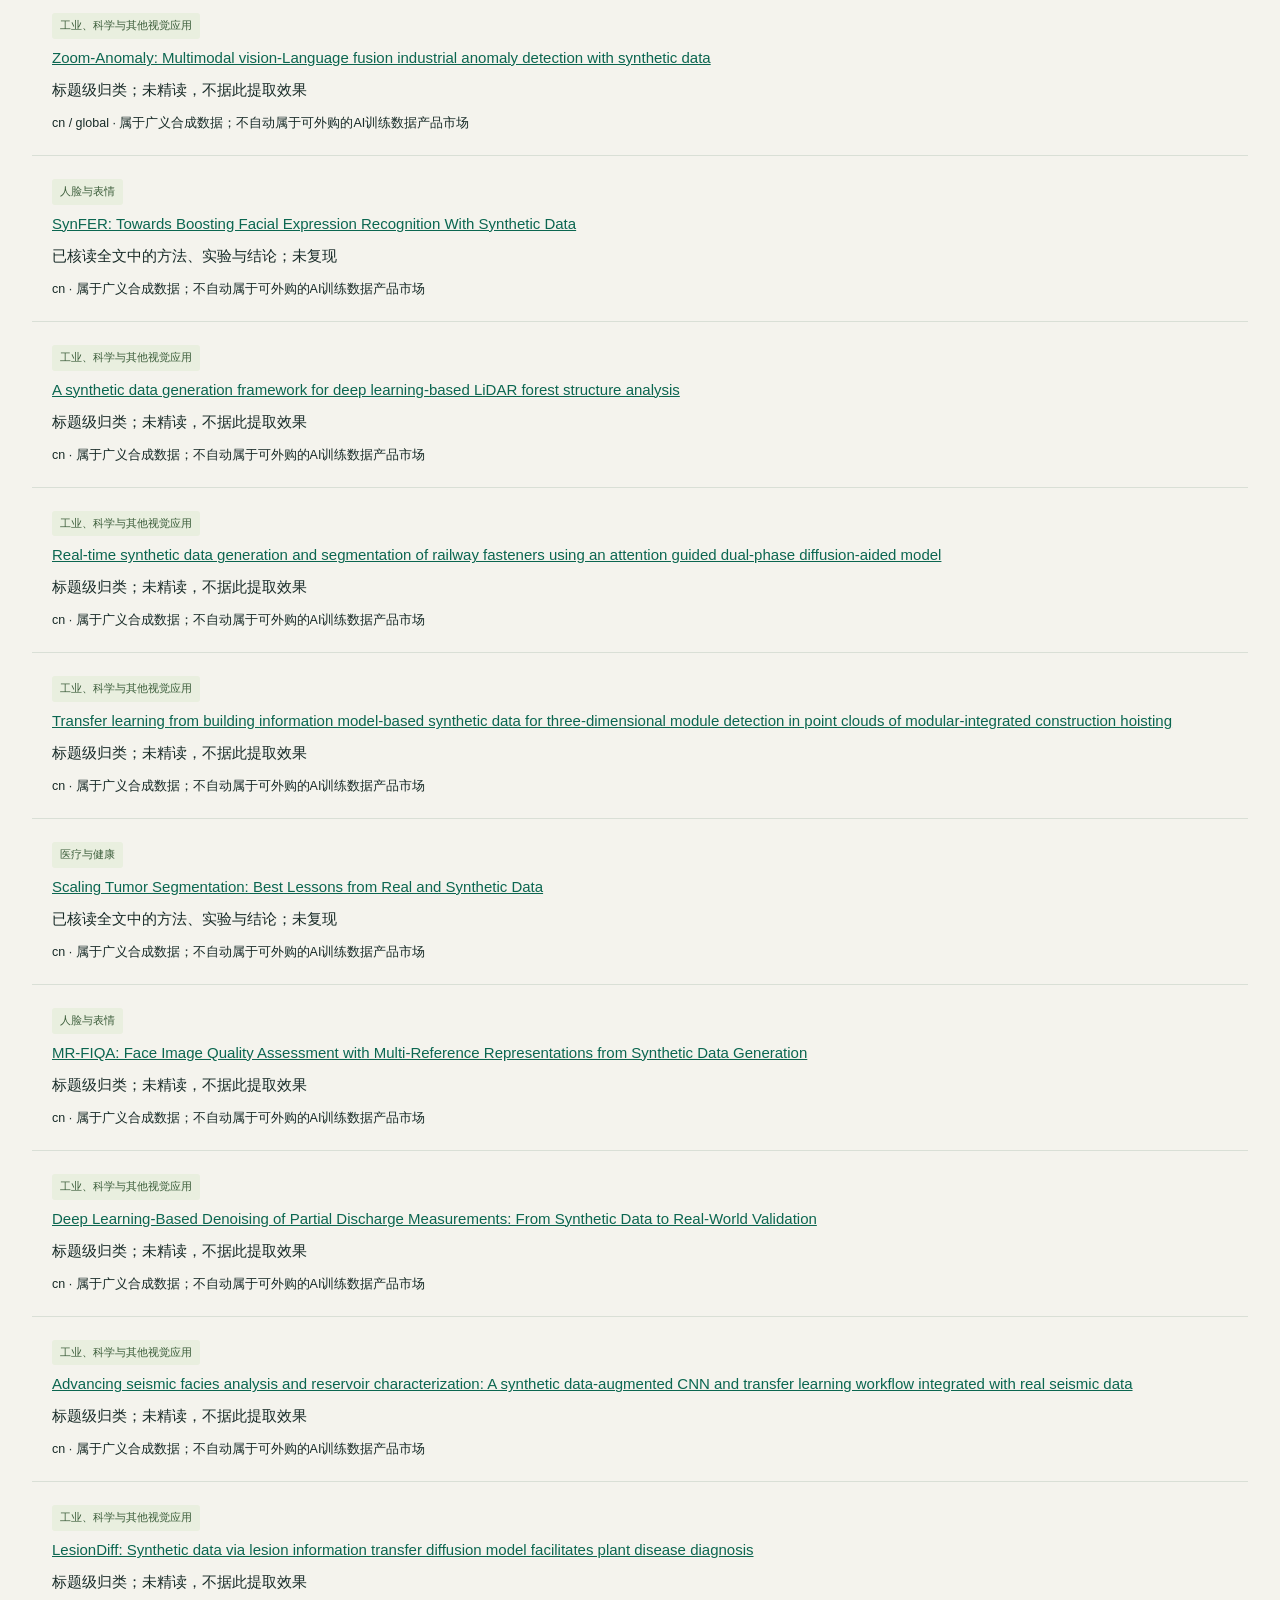
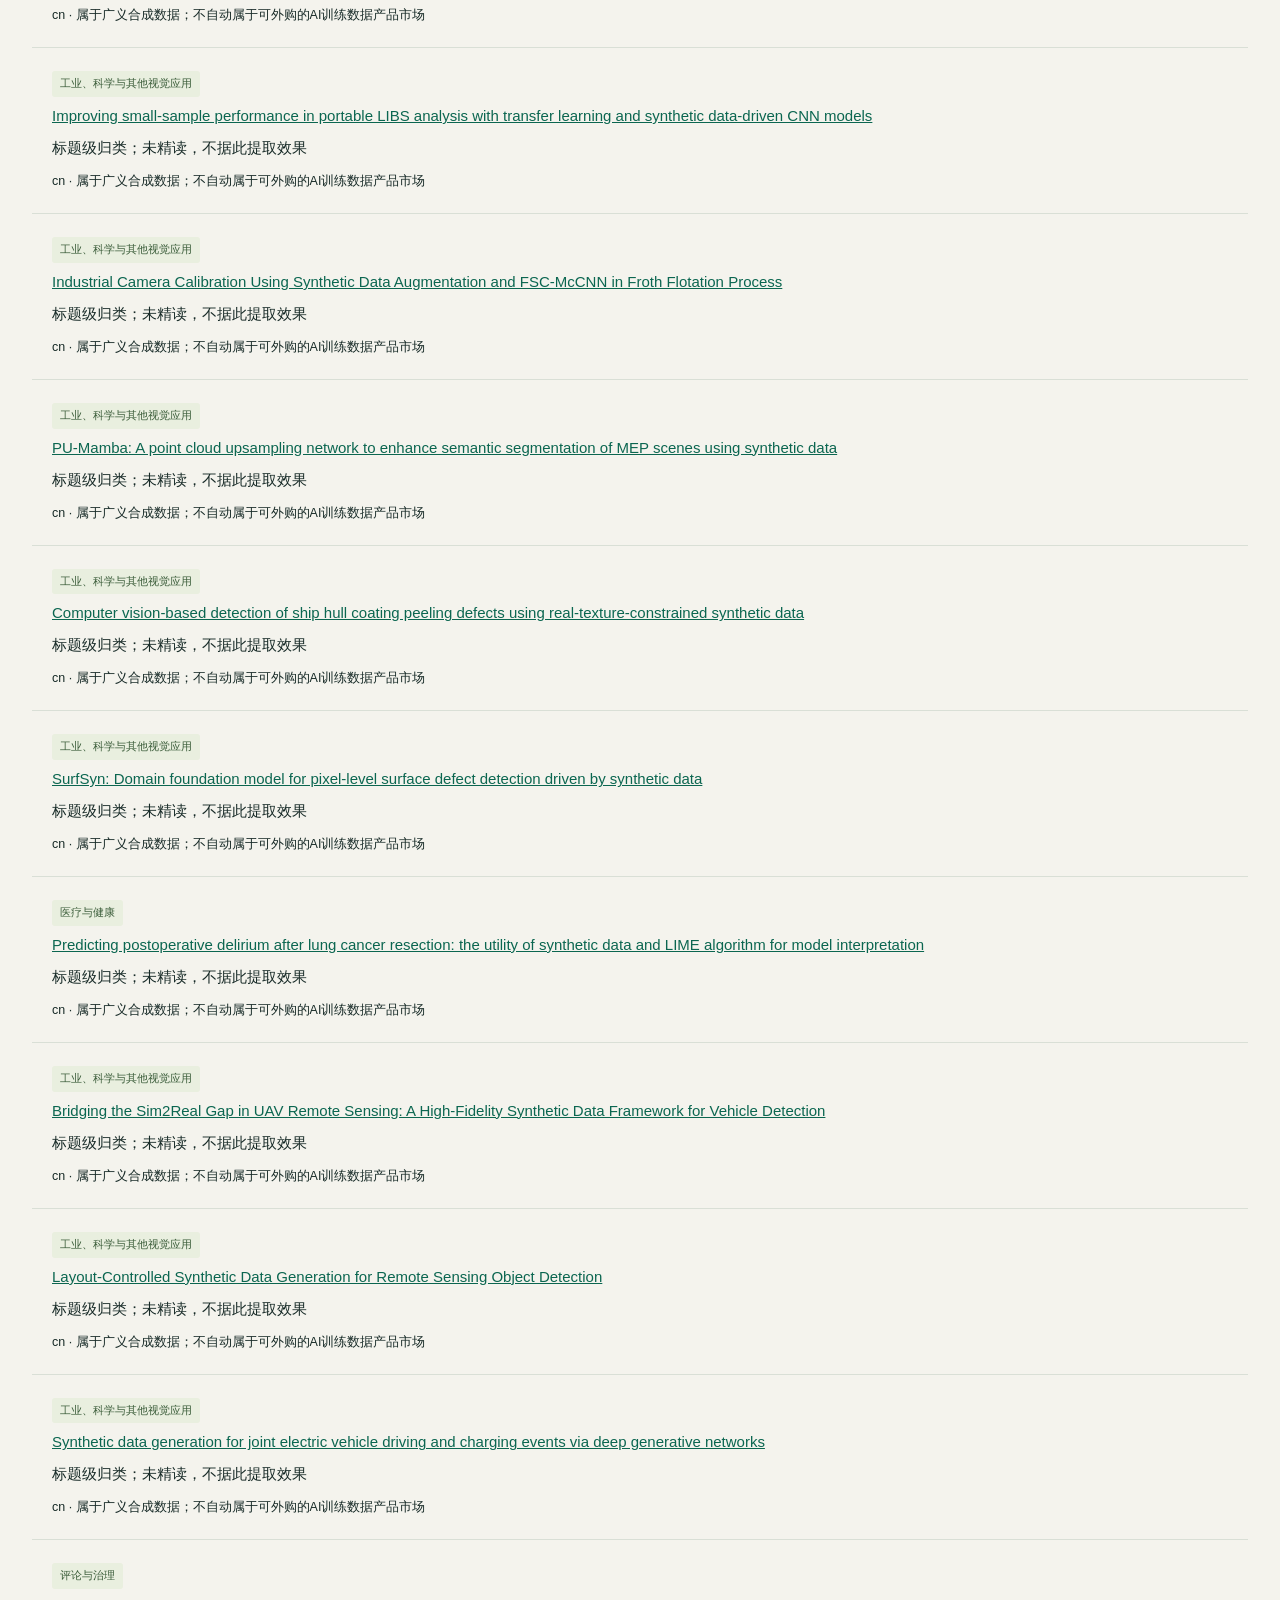
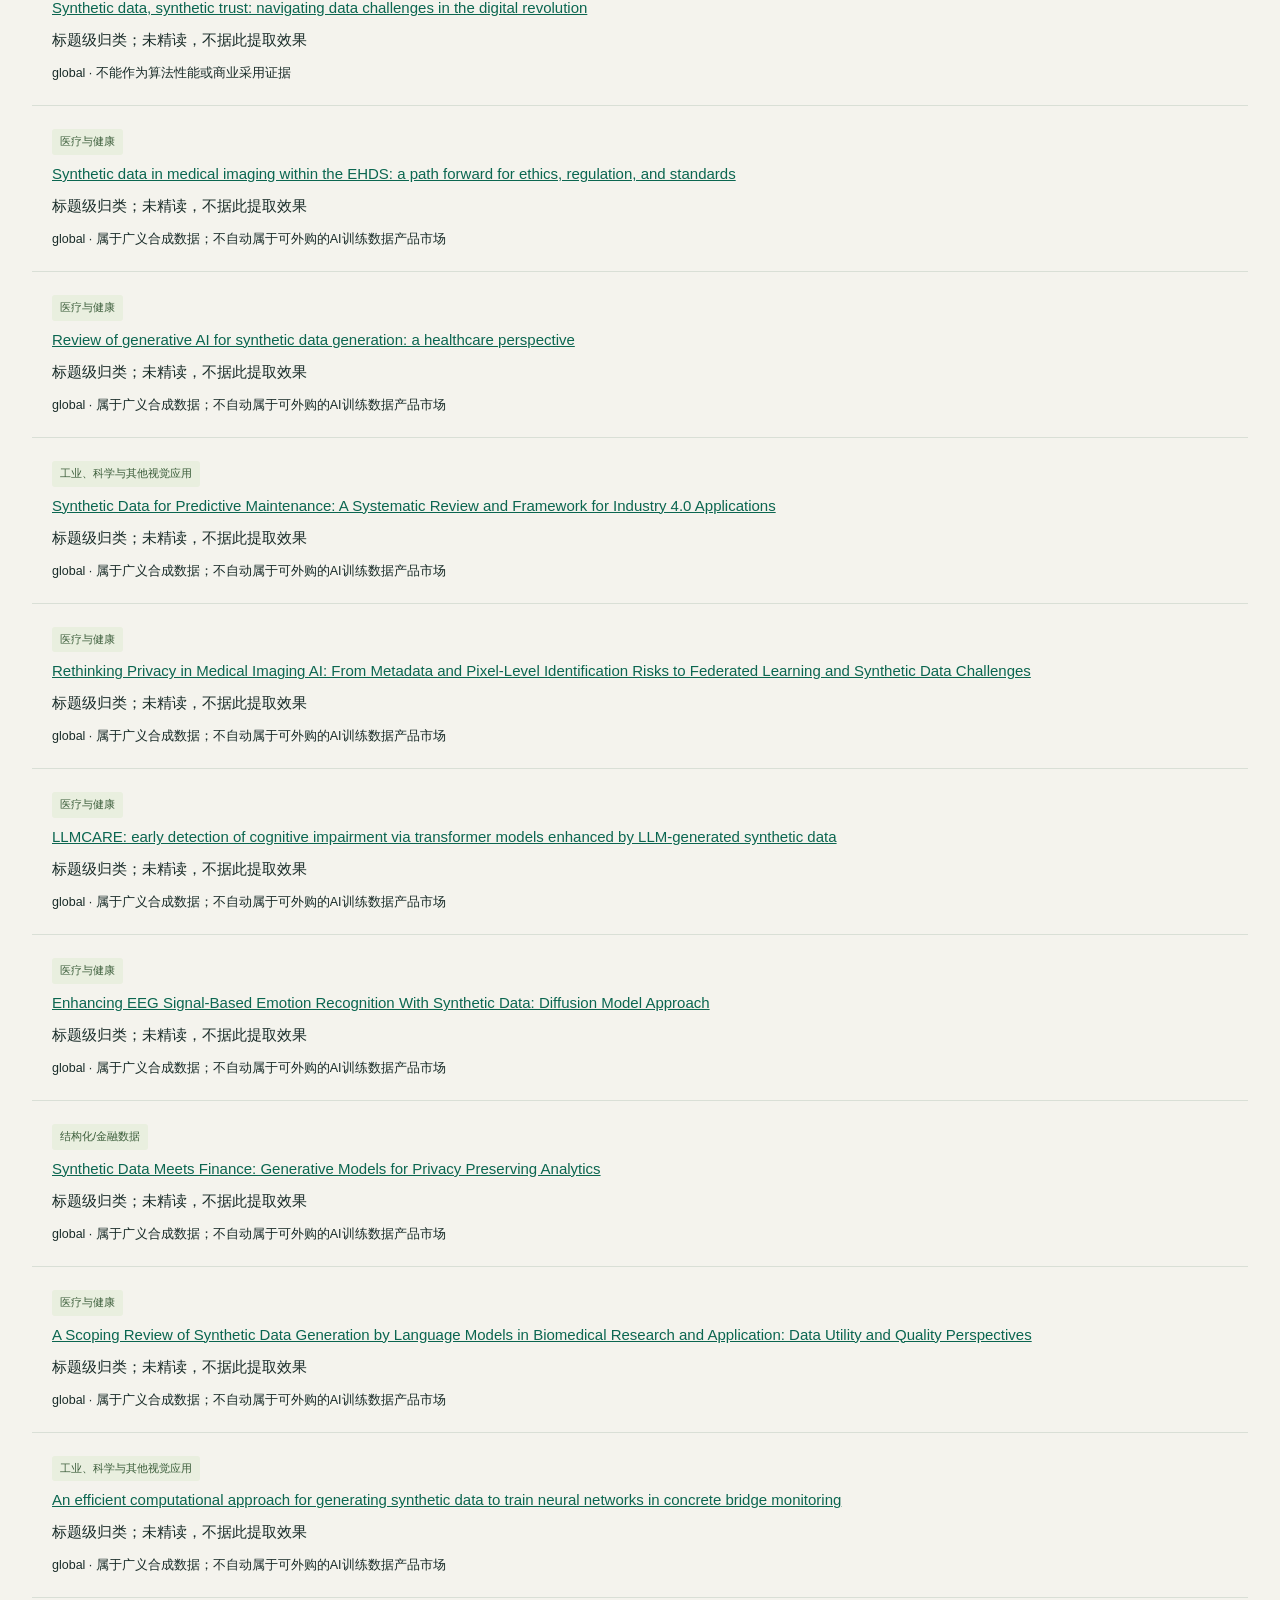
==== commit bc3b9fab: "Present customer-facing six-step investment narrative from quadrants to synthetic data" ====
--- a/index.html
+++ b/index.html
@@ -1,13 +1,13 @@
 <!doctype html>
 <html lang="zh-CN"><head><meta charset="utf-8"><meta name="viewport" content="width=device-width,initial-scale=1"><meta name="description" content="从中国与全球四象限出发，对照AI细分领域的技术活动与资本关注，筛选方向并深入研究技术、市场与投资价值。"><title>FREERIDE | AI前沿投资四象限</title><link rel="stylesheet" href="style.css"></head>
 <body><header><a class="brand" href="index.html">FREERIDE <span>AI</span></a><div class="edition">FRONTIER RADAR / CHINA × GLOBAL</div><a href="https://github.com/Lancewang1/freeride-frontier-radar" target="_blank" rel="noopener">GitHub ↗</a></header><main>
-<section class="hero"><div><p class="eyebrow">FRONTIER RESEARCH / AI 前沿投资四象限</p><h1>从四象限出发，<br><em>寻找下一步值得研究的方向。</em></h1><p class="intro">对照中国与全球AI细分领域的技术活动与资本关注，寻找技术活跃、资本关注相对较低的候选方向。先看全景定位，再深入论文、技术成熟度、市场容量与产业链，验证投资价值。</p><a href="#landscape">查看中国 / 全球四象限 ↓</a></div><aside><span class="live">公开证据版 · 2026.10.25</span><h2>全景定位 → 方向筛选 → 深度验证</h2><p>当前技术轴以论文检索量衡量，资本轴以已核验融资样本衡量。象限用于发现研究线索；样本缺失不等于市场冷门。</p><p>本轮深研：合成数据。由大类信号进一步拆分用途，检验技术证据、商业需求与竞争格局。</p><div class="numbers"><div><strong>08</strong><small>候选技术领域</small></div><div><strong>02</strong><small>地域全景对照</small></div><div><strong>01</strong><small>本轮深研方向</small></div></div></aside></section>
-<nav aria-label="页面导航"><button data-view="landscape" class="active">中国 / 全球四象限</button><button data-view="deepdive">合成数据 DEEP DIVE</button><button data-view="market">TAM / SAM / SOM 情景</button><button data-view="reading">论文复核台账</button><a class="download-link" href="SYNTHETIC_DEEPDIVE.md" download>研究报告 ↓</a></nav>
+<section class="hero"><div><p class="eyebrow">FRONTIER RESEARCH / AI 前沿投资四象限</p><h1>看清技术与资本的距离，<br><em>发现值得提前研究的机会。</em></h1><p class="intro">对照中国与全球AI细分领域的技术活动与资本关注，寻找技术活跃、资本关注相对较低的候选方向。先看全景定位，再深入论文、技术成熟度、市场容量与产业链，验证投资价值。</p><a href="#landscape">查看中国 / 全球四象限 ↓</a></div><aside><span class="live">公开证据版 · 2026.10.25</span><h2>全景定位 → 方向筛选 → 深度验证</h2><p>当前技术轴以论文检索量衡量，资本轴以已核验融资样本衡量。象限用于发现研究线索；样本缺失不等于市场冷门。</p><p>研究专题：合成数据。从训练样本的供给难题出发，研究技术效果如何转化为客户价值。</p><div class="numbers"><div><strong>08</strong><small>AI细分领域</small></div><div><strong>02</strong><small>地域全景对照</small></div><div><strong>01</strong><small>深度研究专题</small></div></div></aside></section>
+<nav aria-label="页面导航"><button data-view="landscape" class="active">中国 / 全球四象限</button><button data-view="deepdive">合成数据行业研究</button><button data-view="market">TAM / SAM / SOM 情景</button><button data-view="reading">论文与研究依据</button><a class="download-link" href="CLIENT_BRIEF.md" download>研究报告 ↓</a></nav>
 <section id="landscape" class="workspace"></section>
-<section id="deepdive" class="workspace"><div class="warning">结论是“值得验证”，尚未证明市场低拥挤或商业成立。8篇论文已核读核心全文章节，作者实验均未独立复现；市场预测与分析师假设分开呈现。</div><details><summary>研究目录 · 直达论文、市场与竞争</summary><div id="report-index"></div></details><article id="deep-report"><p>正在加载深度研究…</p></article></section>
+<section id="deepdive" class="workspace"><div class="section-top"><div><p class="eyebrow">研究专题 / SYNTHETIC DATA</p><h2>合成数据：从样本供给到业务价值</h2><p>沿着六个问题，理解行业、检验证据并形成投资判断。</p></div></div><details><summary>讲解目录 · 六步分析</summary><div id="report-index"></div></details><article id="deep-report"><p>正在加载深度研究…</p></article></section>
 <section id="market" class="workspace"><div class="section-top"><div><p class="eyebrow">ASSUMPTIONS, NOT OBSERVATIONS</p><h2>把市场命题变成可修改的假设</h2></div></div><p>窄市场：工业视觉合成数据＋任务验收第三方年度合同。美元计价；全球包含中国，不能相加。账户数、价格、合格率和交付容量尚未通过客户普查验证。</p><div class="warning">外部参照：GVR预测全球2030年17.881亿美元、中国1.575亿美元；涵盖更广泛合成数据，不是本计算器的窄市场。中国乐观情景超过该宽口径预测，应视为需要验证的冲突。来源与CAGR差异见深研报告。</div>
 <div id="market-model" class="panel"><div class="two"><label>地域<select id="market-region"><option value="cn">中国</option><option value="global">全球（含中国）</option></select></label><label>预设情景<select id="market-scenario"><option value="0">保守</option><option value="1" selected>基准</option><option value="2">乐观</option></select></label></div><div class="model-fields">
 <label>潜在企业账户数<input id="accounts" type="number" min="0" max="1000000" step="1"></label><label>每账户年费（美元）<input id="price" type="number" min="0" max="10000000" step="1000"></label><label>合格需求比例（%）<input id="qualified" type="number" min="0" max="100" step="0.1"></label><label>第3年SAM账户渗透率（%）<input id="share" type="number" min="0" max="100" step="0.1"></label><label>第3年交付容量（账户）<input id="capacity" type="number" min="0" max="1000000" step="1"></label><label>假设账户年增长（%）<input id="volumeGrowth" type="number" min="-99" max="100" step="0.1" value="15"></label><label>假设合同单价年变化（%）<input id="priceGrowth" type="number" min="-99" max="100" step="0.1" value="-5"></label></div><button id="export-market">导出当前假设与计算 JSON ↓</button></div><div id="market-results" class="metrics" aria-live="polite"></div><p>TAM＝账户数×年费；SAM＝TAM×合格需求比例；SOM＝min(合格账户×渗透率，交付容量)×年费。五年收入池＝TAM×[(1＋账户增长)×(1＋单价变化)]⁵。隐含CAGR＝(1＋账户增长)×(1＋单价变化)−1；不是机构预测或观测增长。</p><p>第3年SOM为当年可交付收入，不是累计收入。默认15%账户增长、−5%单价变化只用于说明数量增长不等于收入增长。</p></section>
-<section id="reading" class="workspace"><h2>从检索记录到研究证据</h2><p id="reading-summary"></p><p>“标题归类”只用于界定检索范围，不表示已验证论文质量。八篇研究的机制、结果、反证和投资含义见主报告。</p><a href="synthetic-evidence.json" download>下载完整复核台账 JSON ↓</a><h3>已研究核心论文</h3><div id="reading-ledger"></div><h3>原合成数据检索名单 · 去重及标题级归类</h3><input id="paper-query" aria-label="搜索论文" placeholder="搜索标题、分类或阅读状态"><div id="paper-audit"></div></section>
+<section id="reading" class="workspace"><h2>论文与研究依据</h2><p><a href="SYNTHETIC_DEEPDIVE.md">查看技术附录：逐篇实验、反证与来源定位 ↗</a></p><p id="reading-summary"></p><p>“标题归类”只用于界定检索范围，不表示已验证论文质量。八篇研究的详细方法、结果与限制见技术附录。</p><a href="synthetic-evidence.json" download>下载完整复核台账 JSON ↓</a><h3>已研究核心论文</h3><div id="reading-ledger"></div><h3>原合成数据检索名单 · 去重及标题级归类</h3><input id="paper-query" aria-label="搜索论文" placeholder="搜索标题、分类或阅读状态"><div id="paper-audit"></div></section>
 
-<footer>FREERIDE AI · 公开证据与原创分析。无外部模型API、无后台定时研究；不含客户原始材料。</footer></main><script src="synthetic.js?v=integrated"></script><script src="radar-core.js"></script><script src="landscape-ui.js"></script></body></html>
+<footer>FREERIDE AI · AI产业前沿研究 · 研究日期 2026.10.25</footer></main><script src="synthetic.js?v=client-brief"></script><script src="radar-core.js"></script><script src="landscape-ui.js?v=client-brief"></script></body></html>
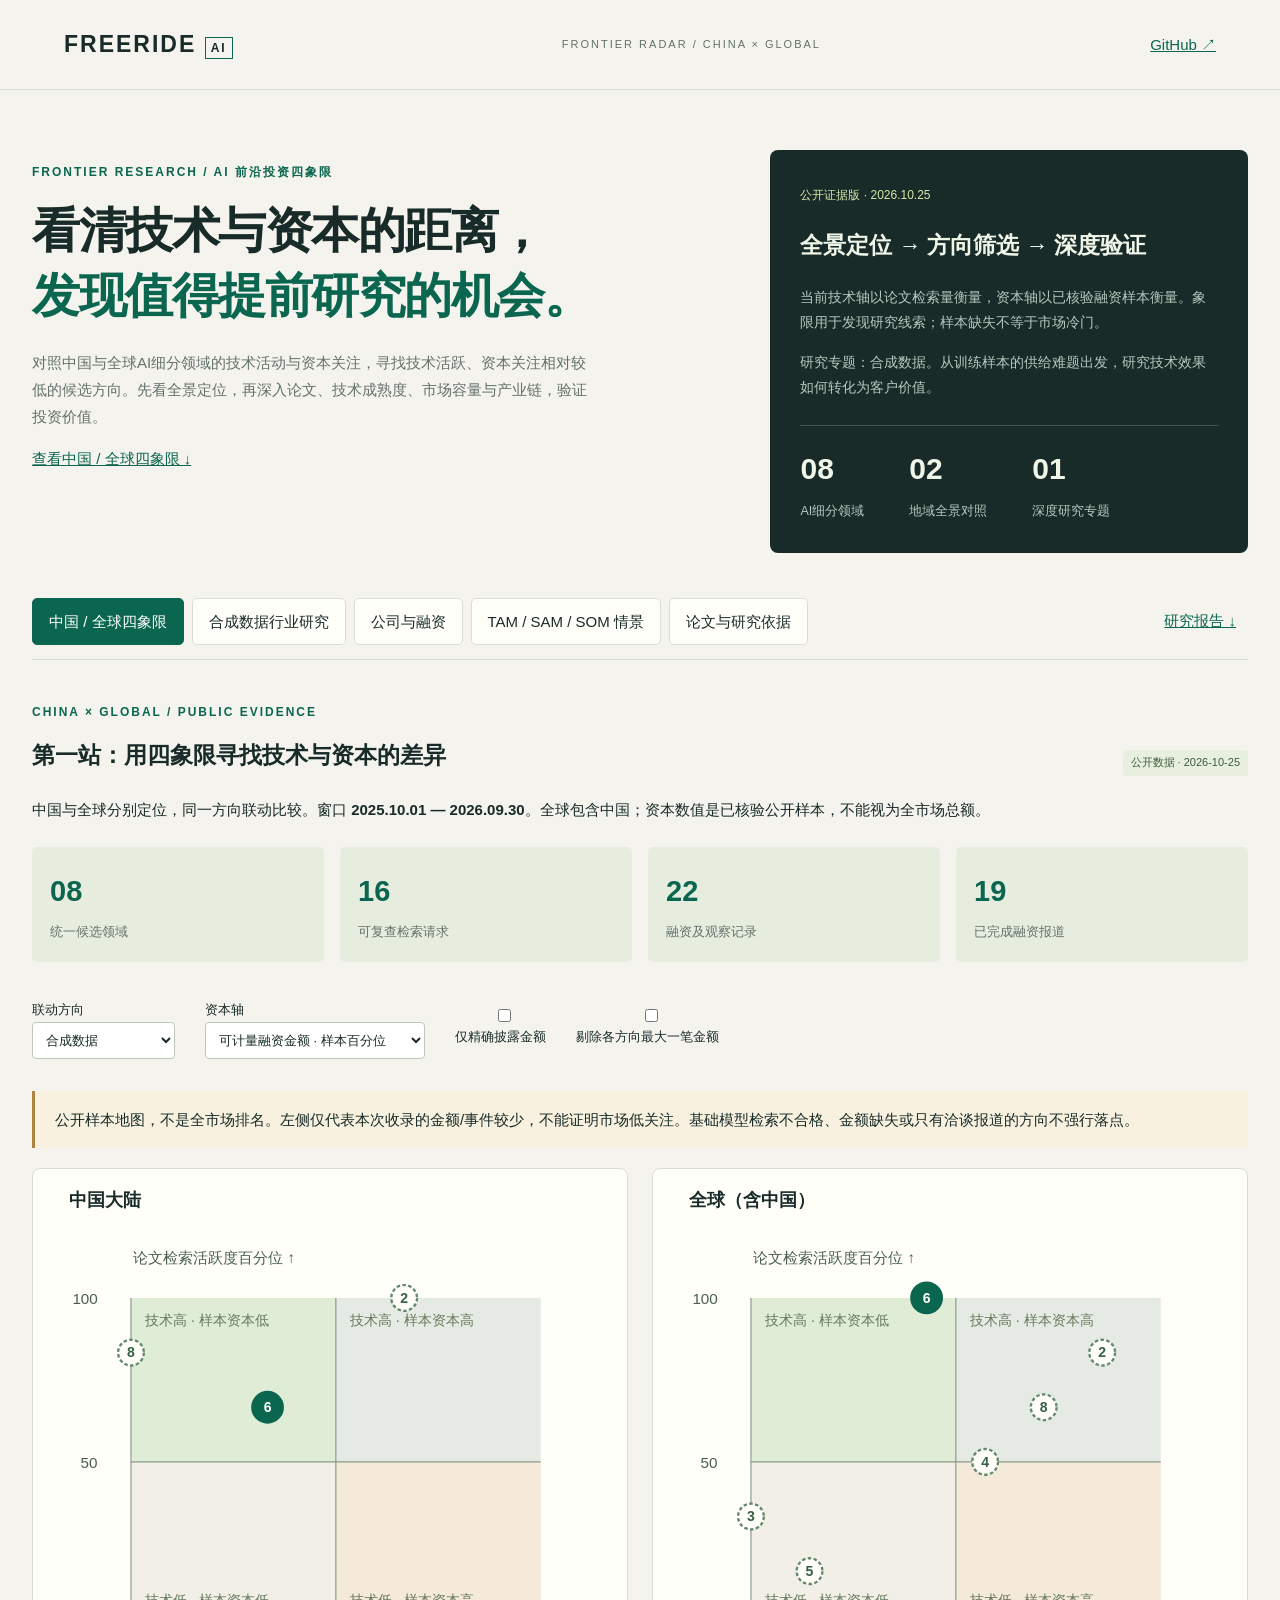
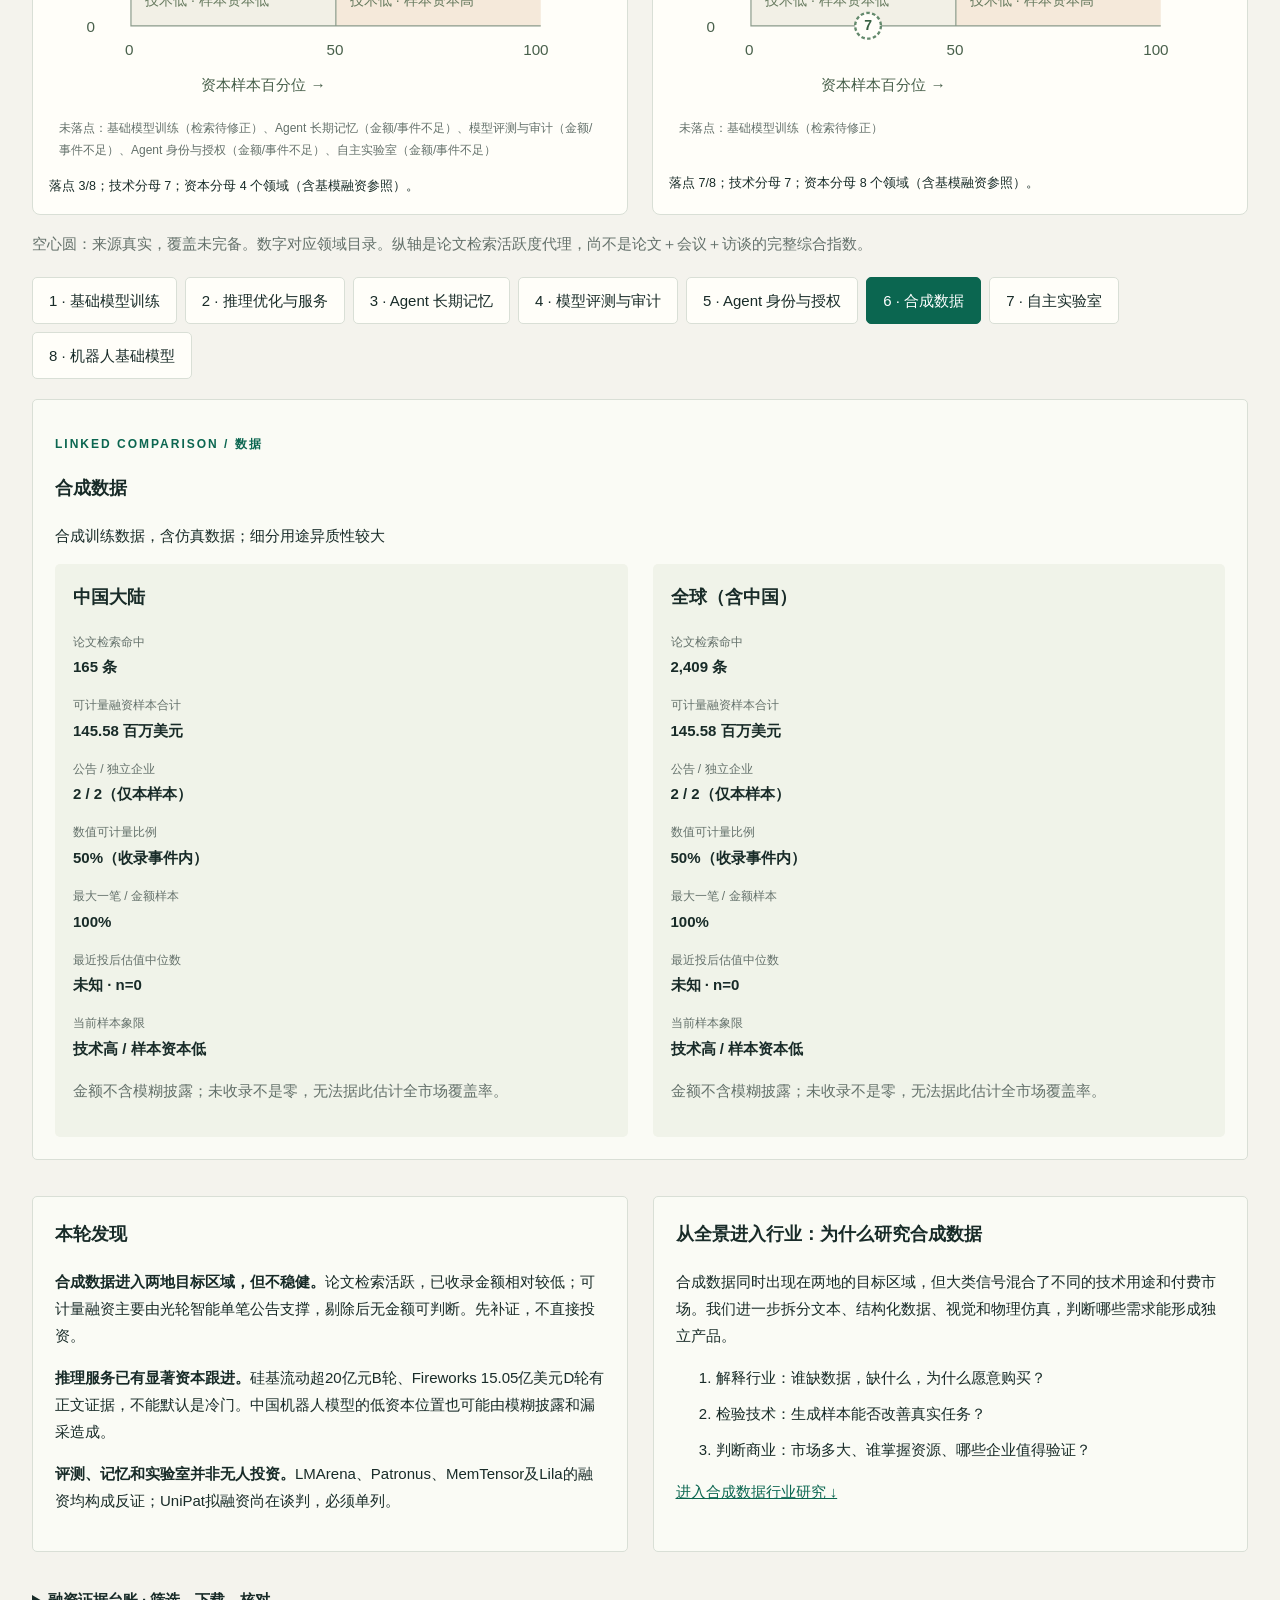
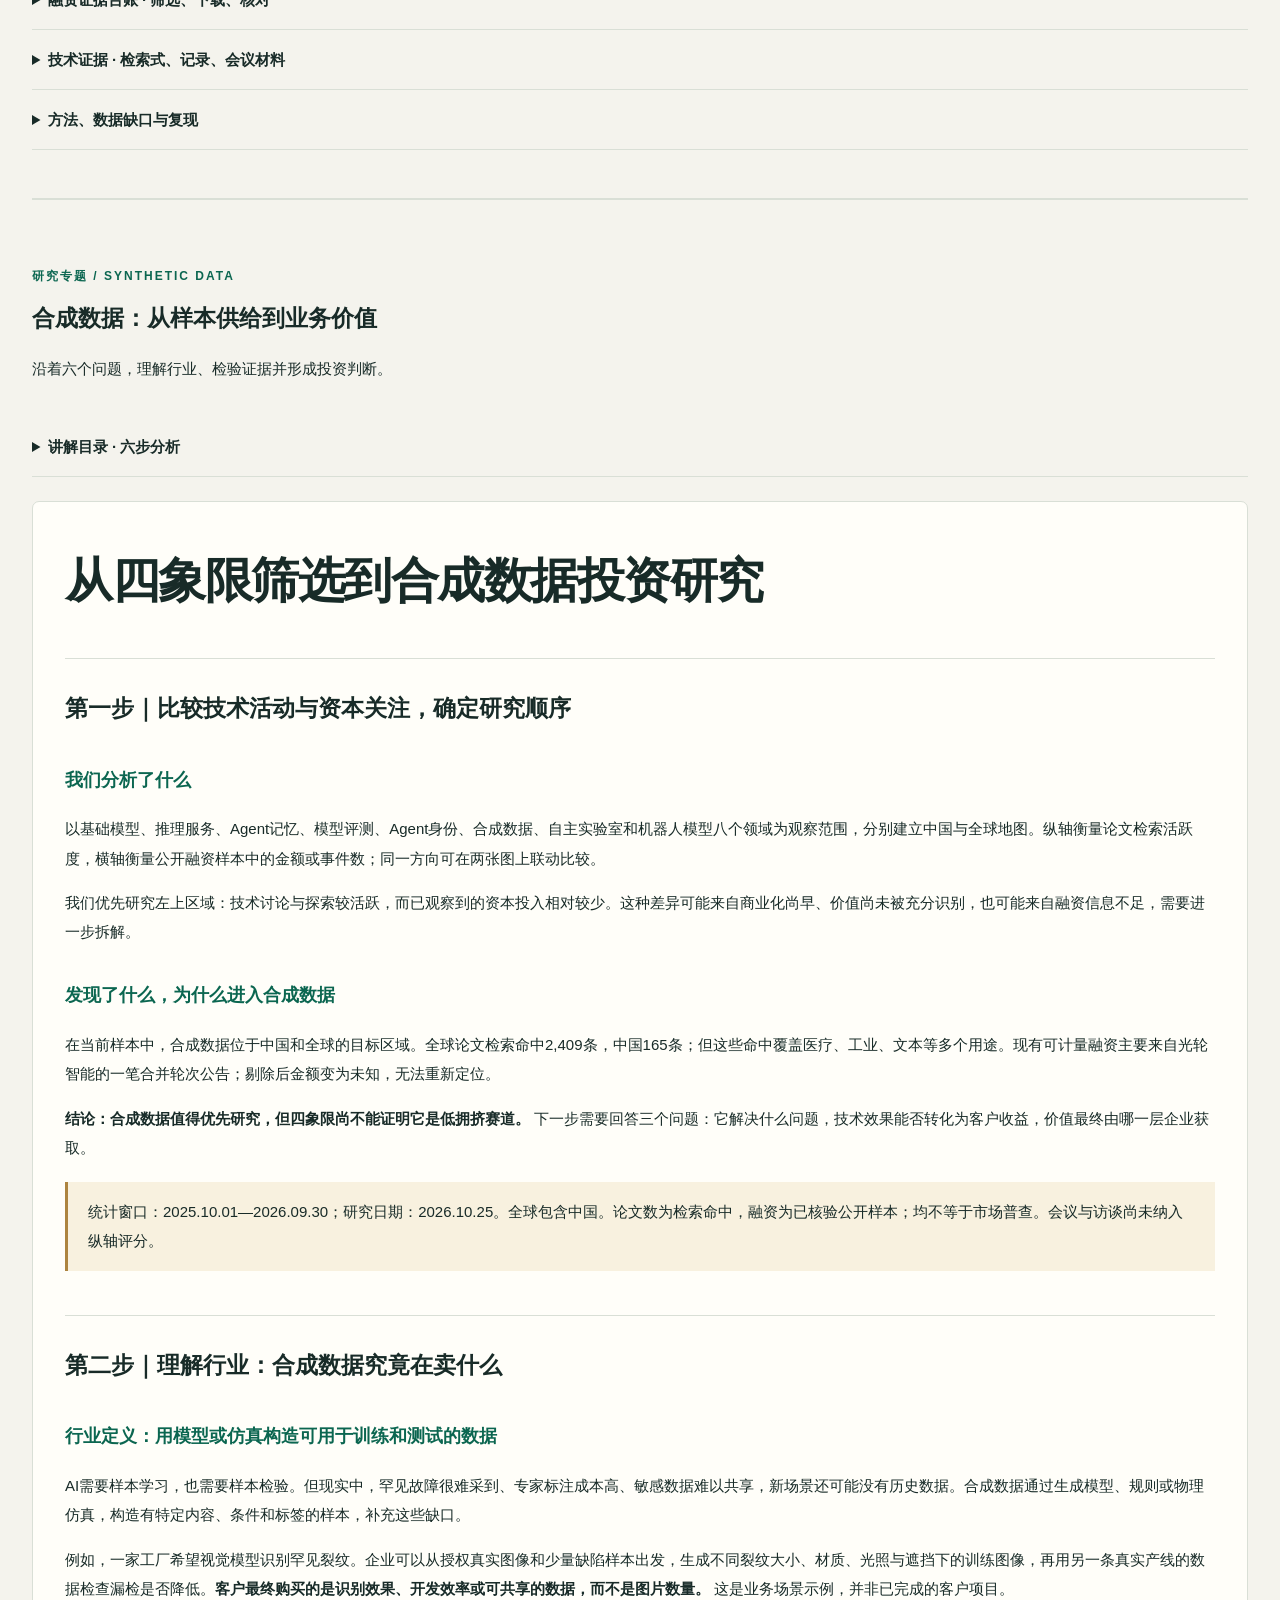
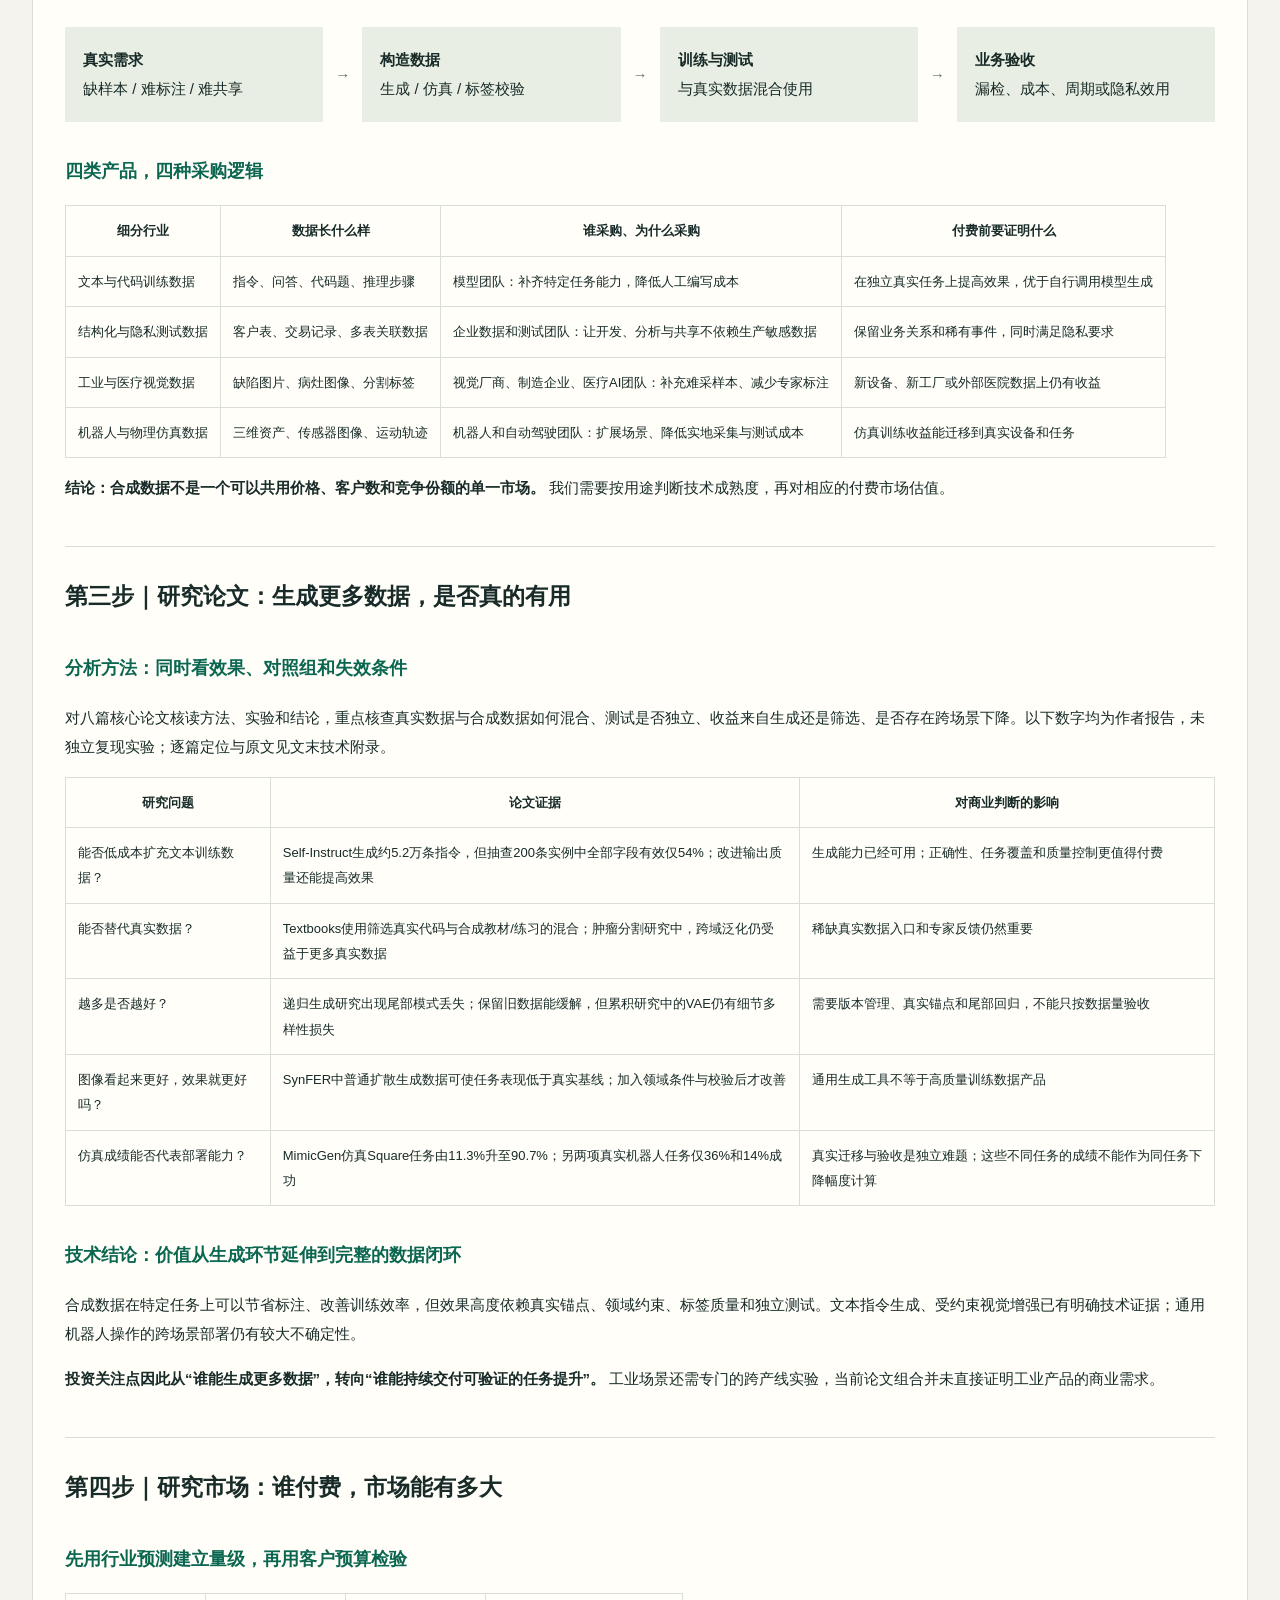
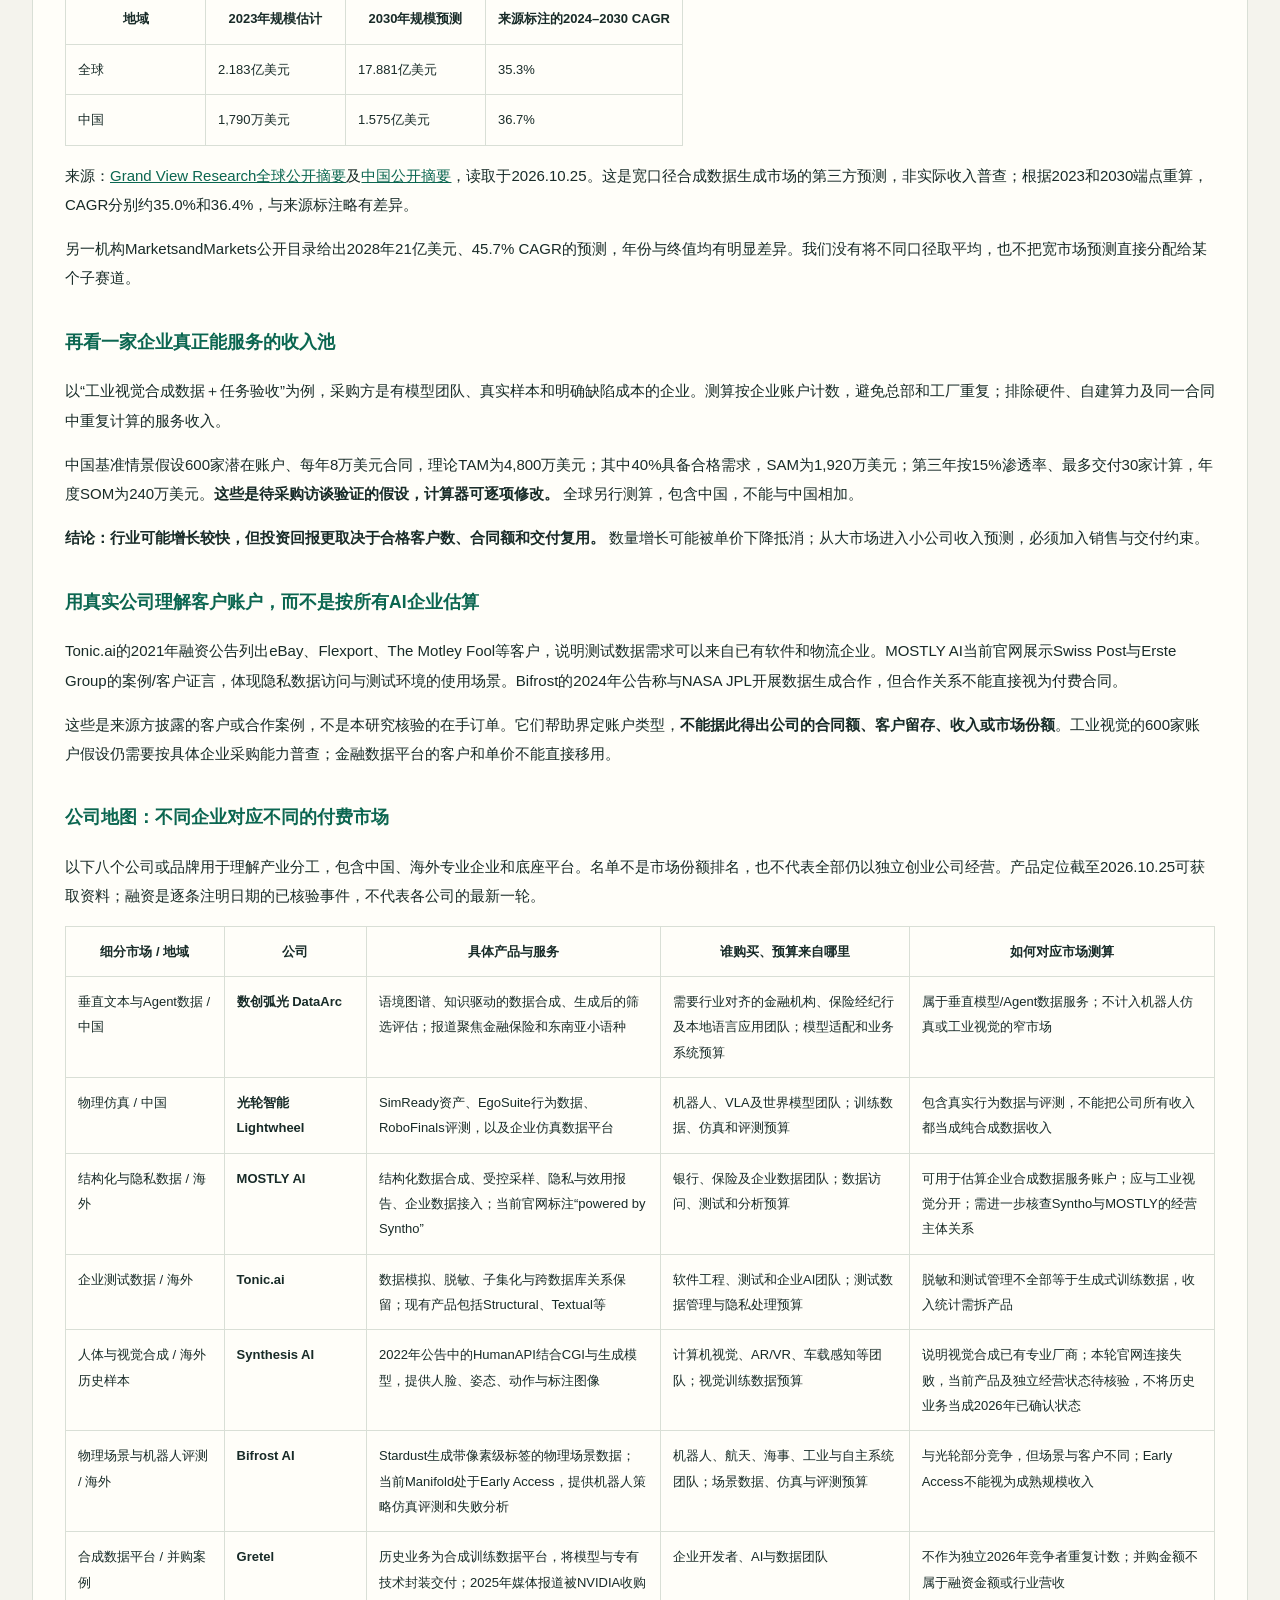
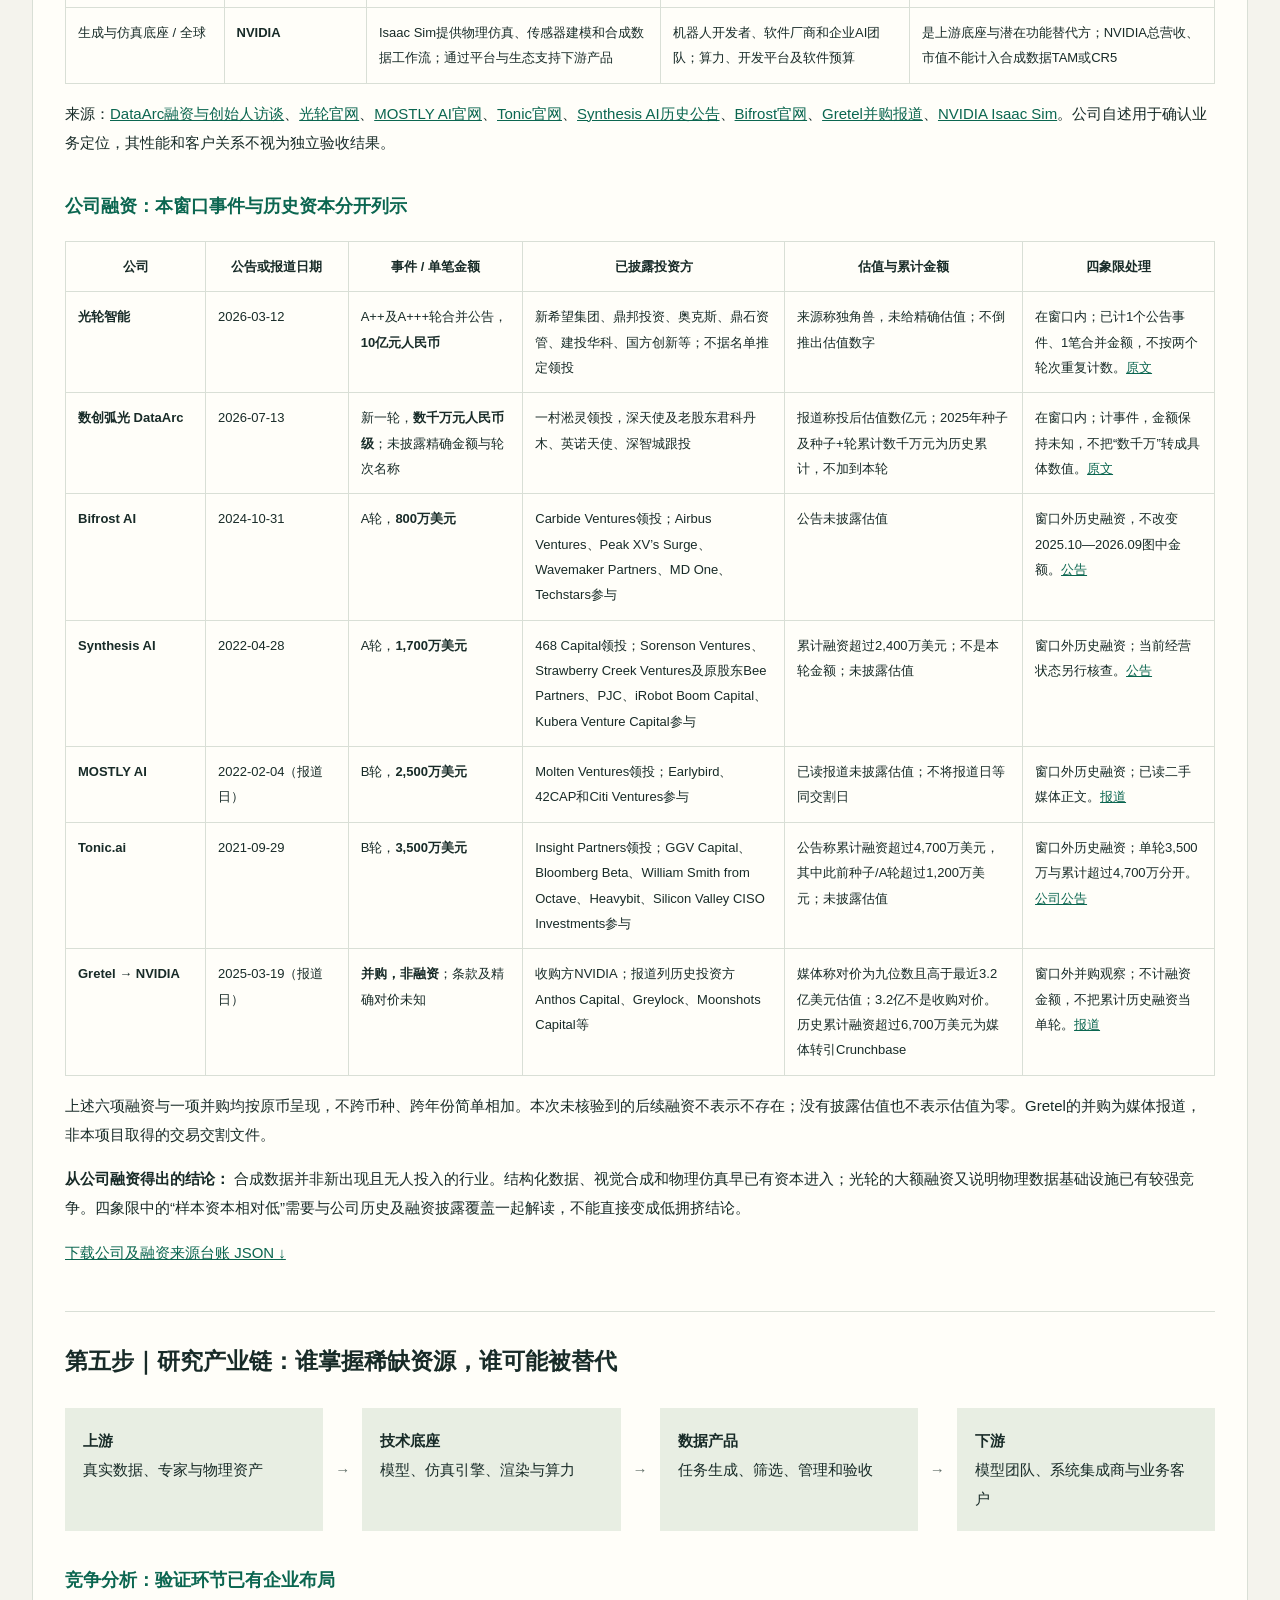
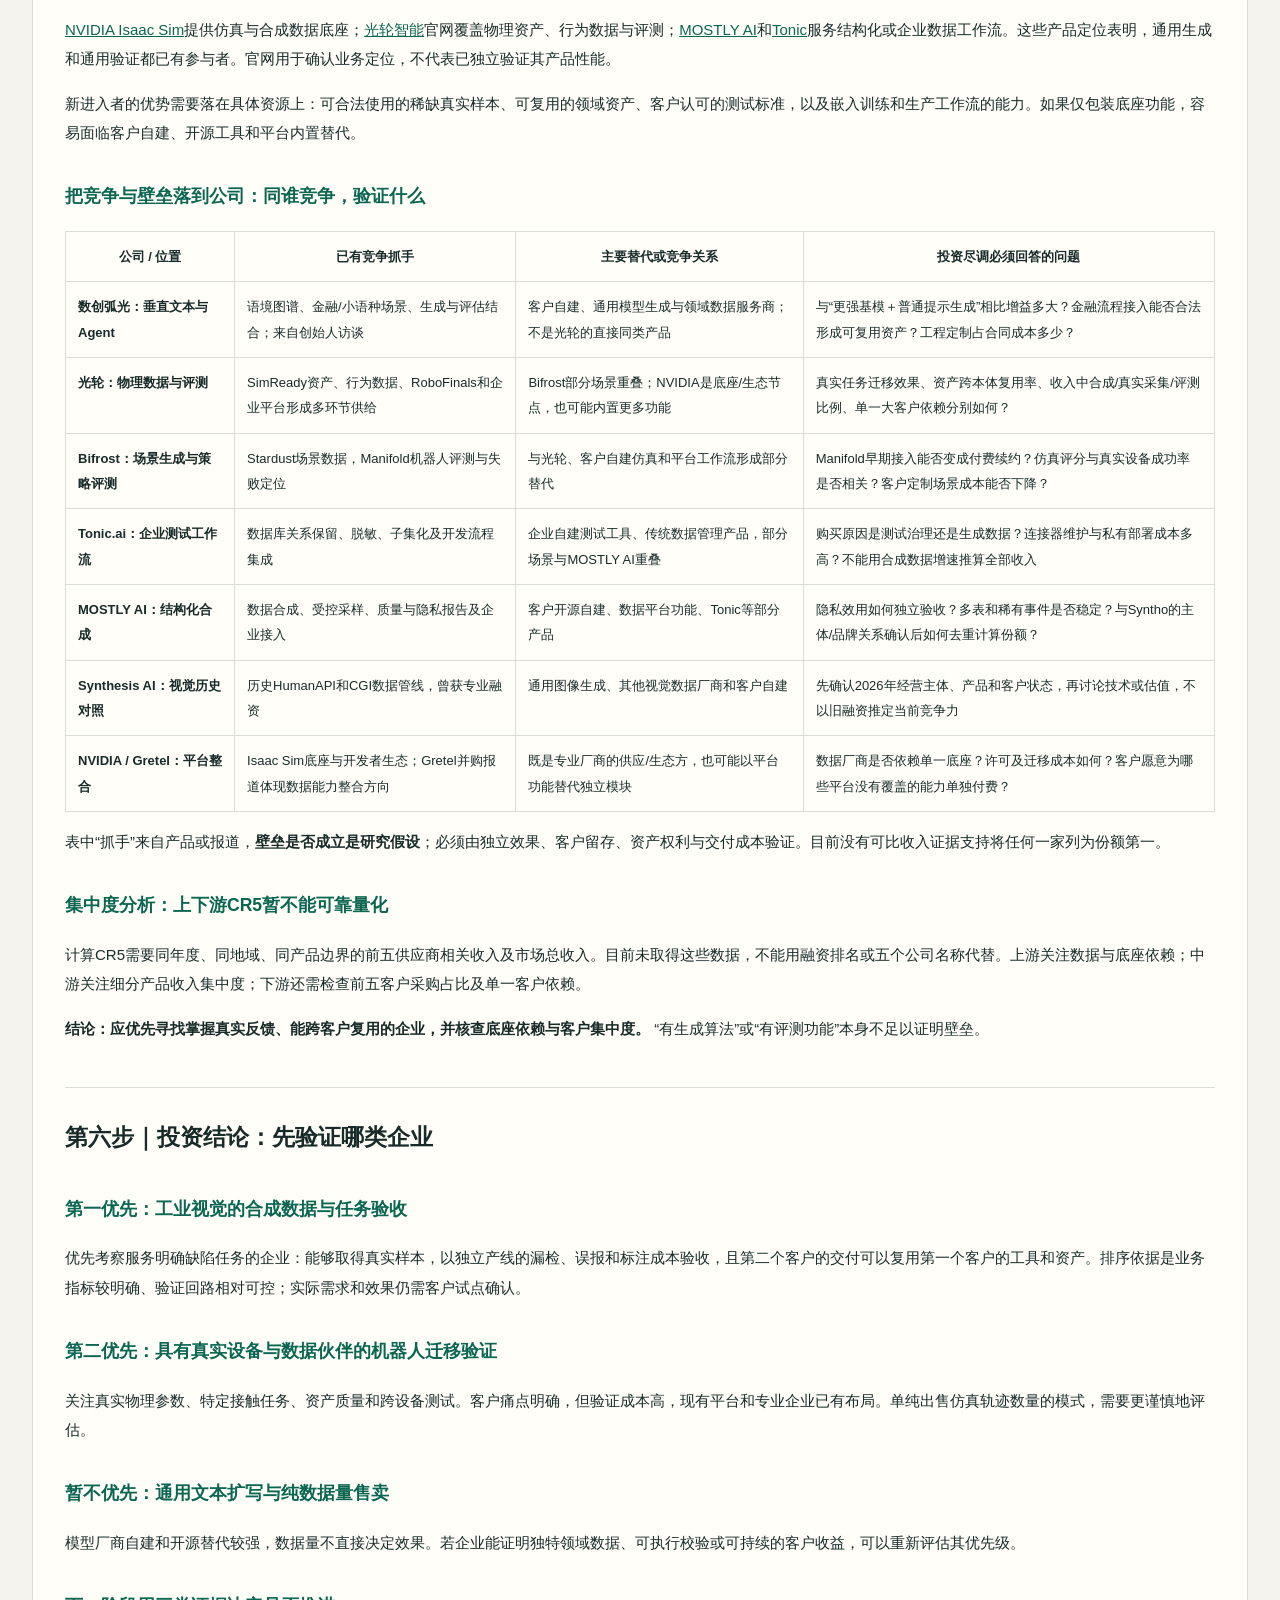
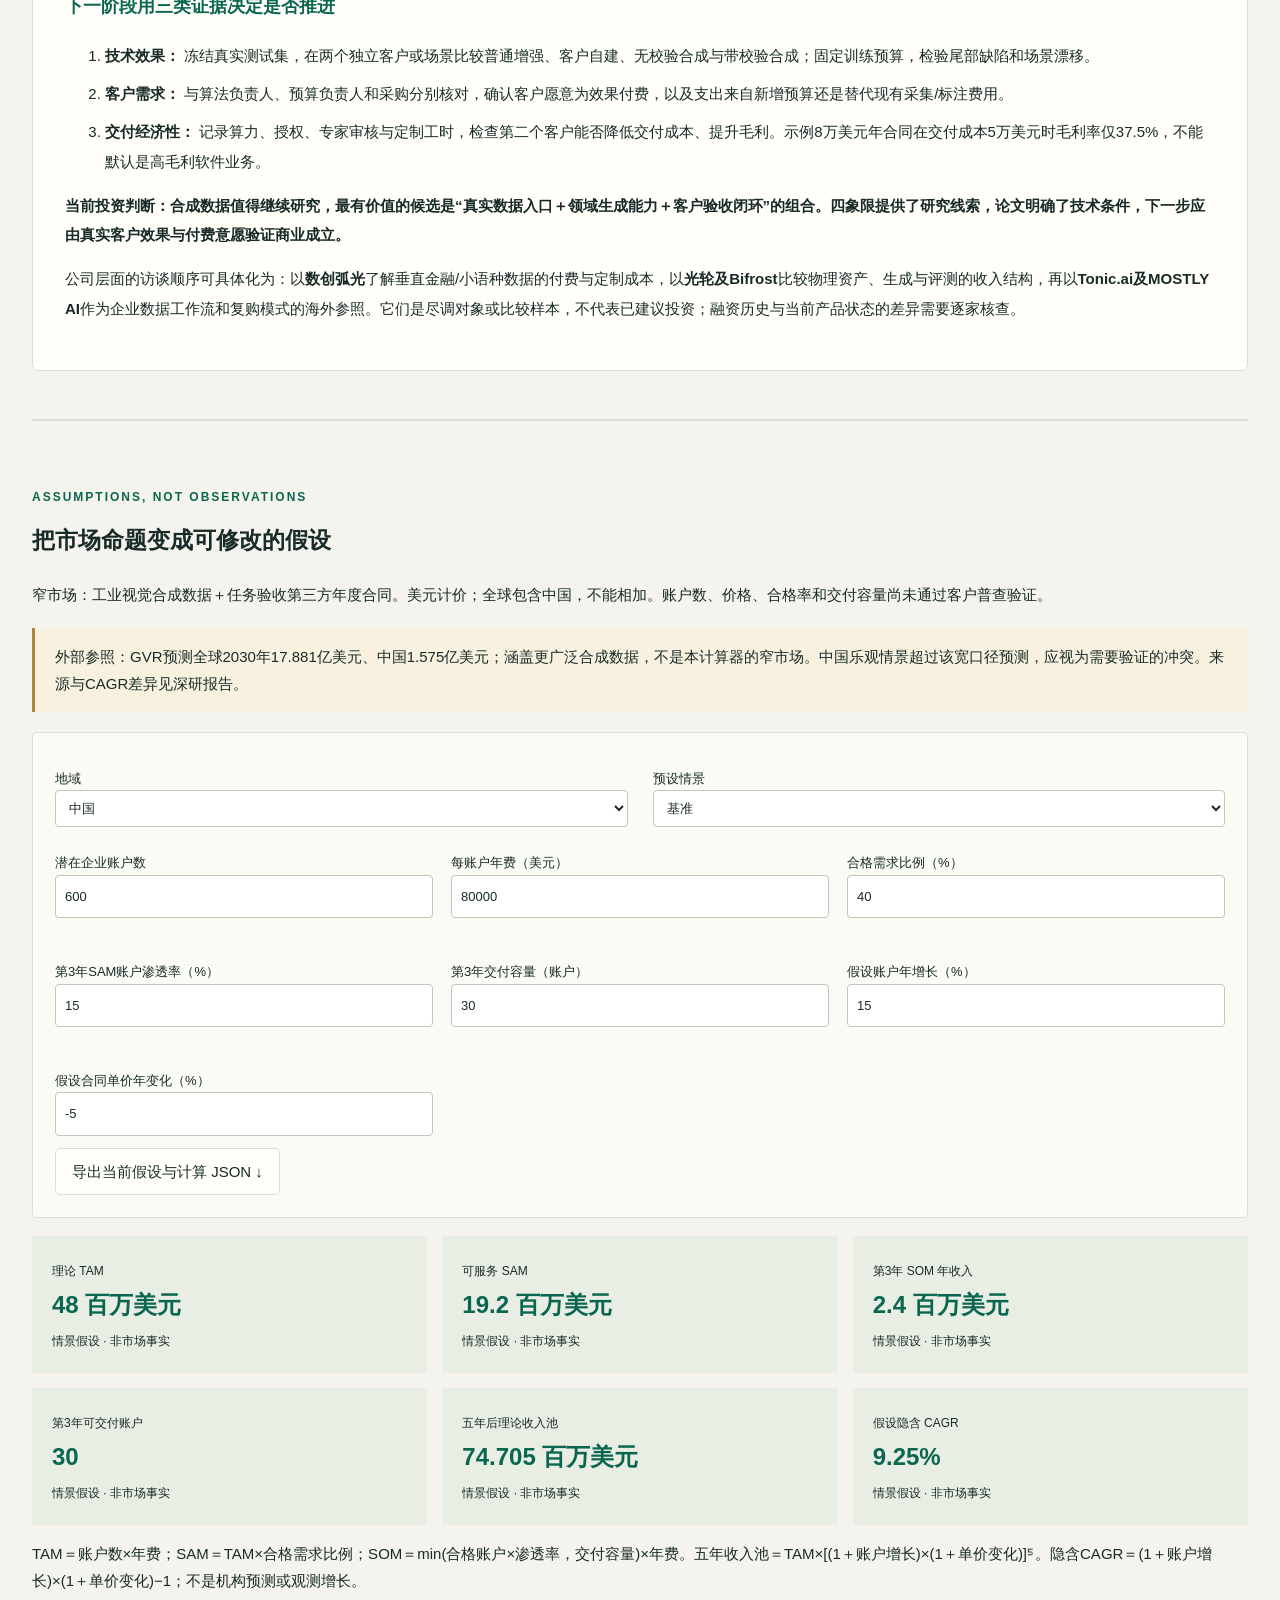
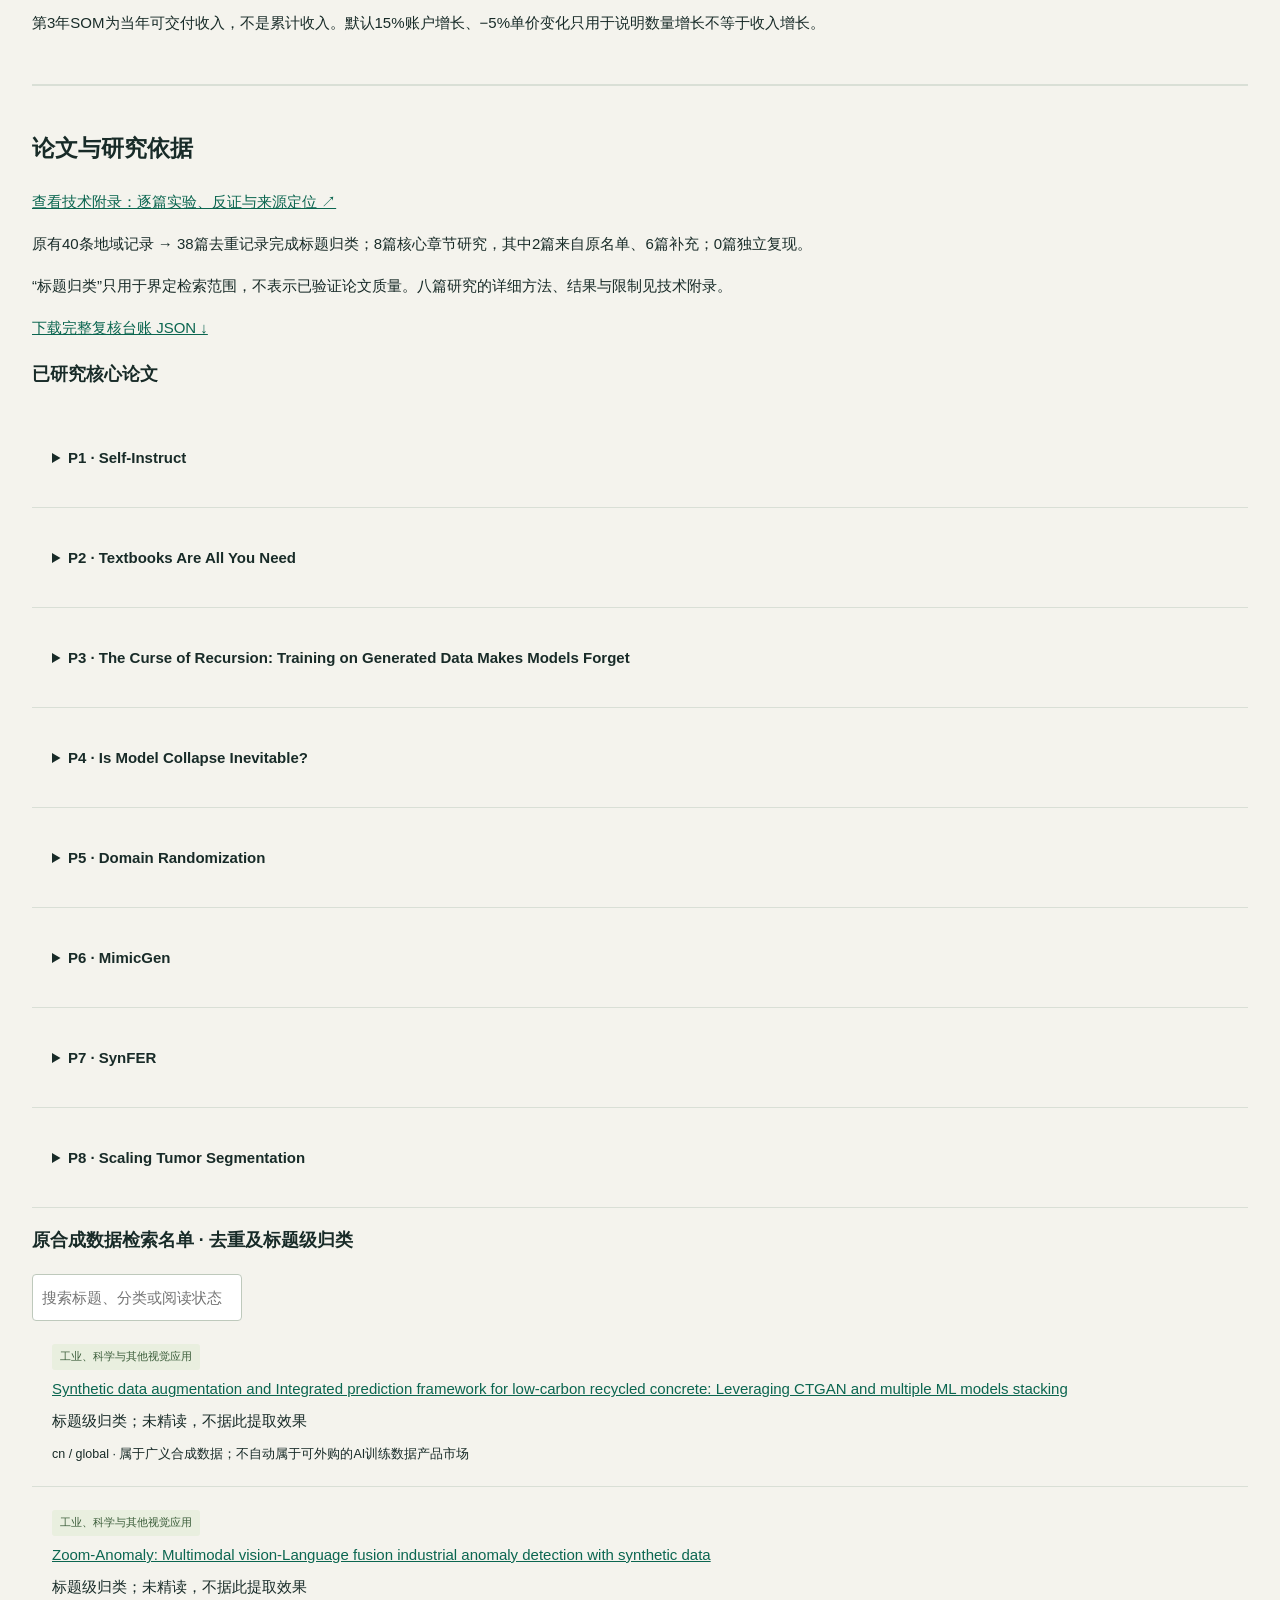
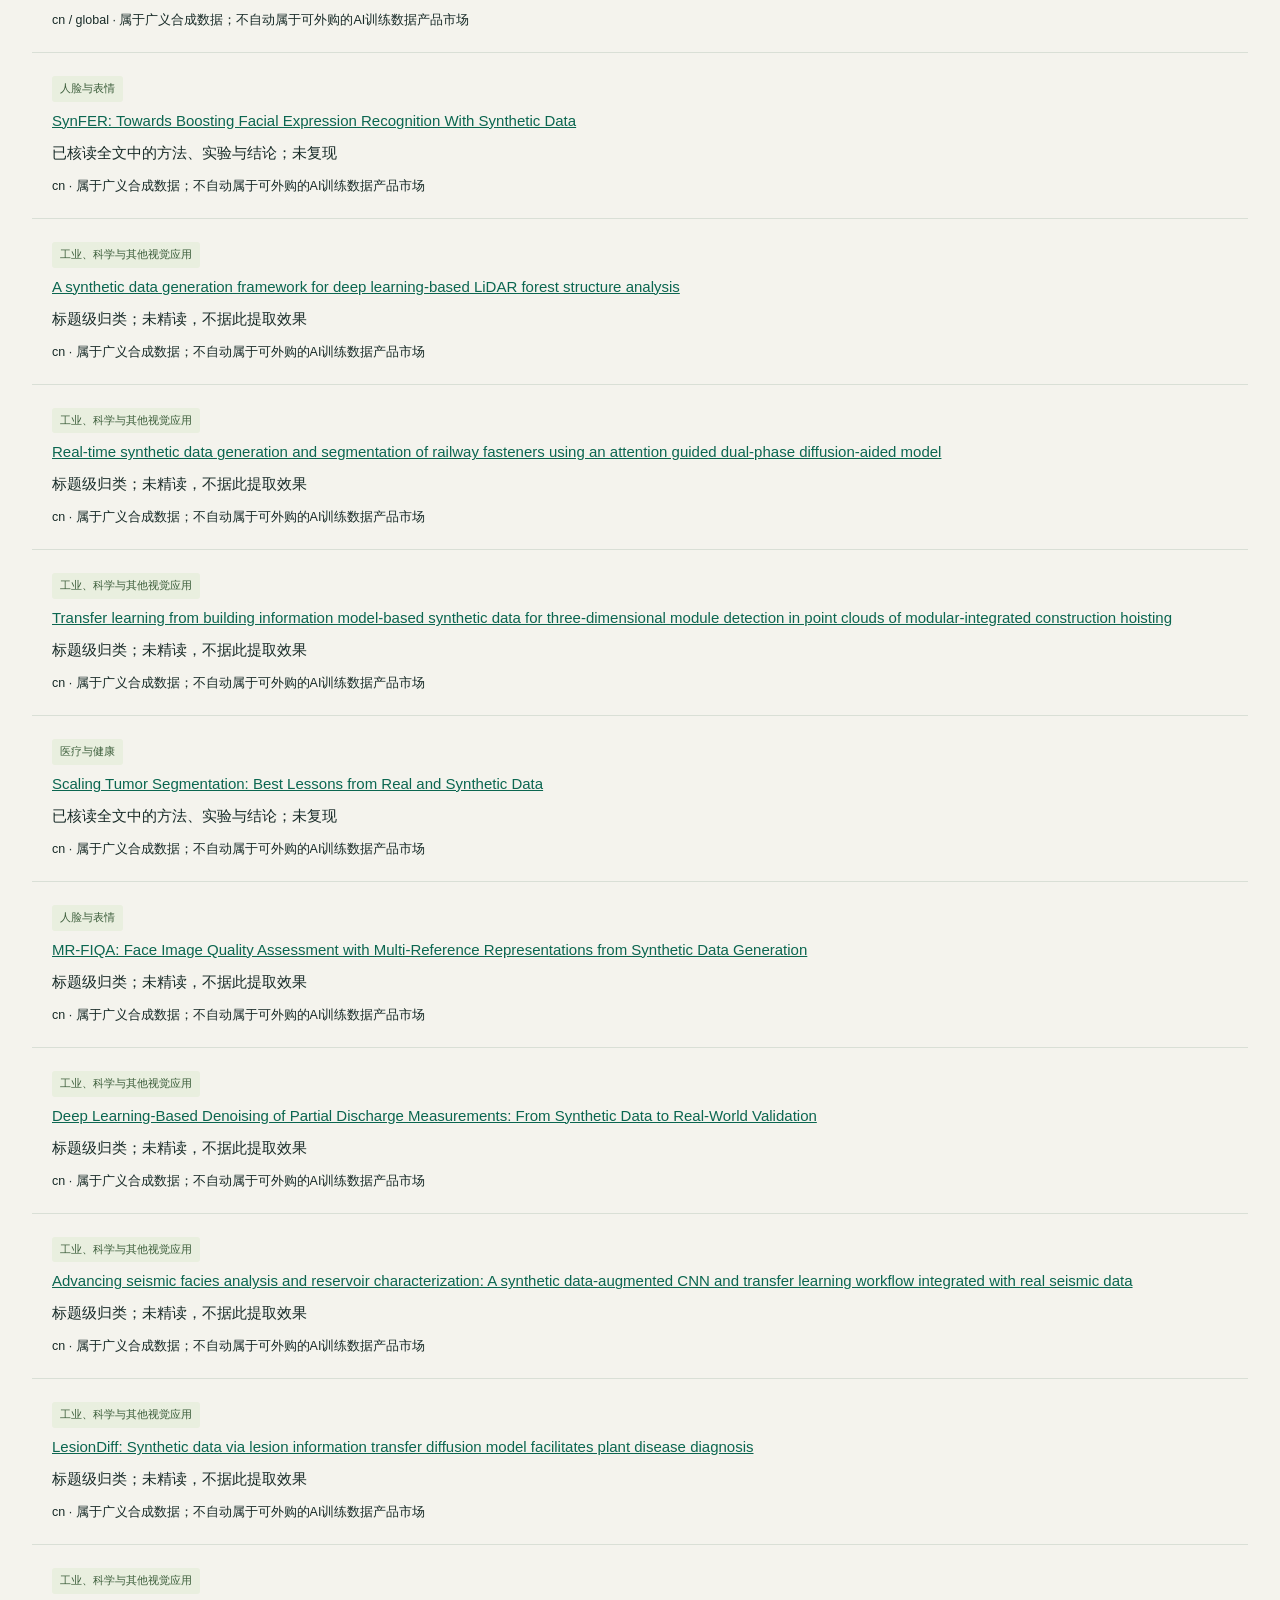
==== commit bc419c17: "Add named synthetic-data companies, verified financing and company-specific competition" ====
--- a/index.html
+++ b/index.html
@@ -2,7 +2,7 @@
 <html lang="zh-CN"><head><meta charset="utf-8"><meta name="viewport" content="width=device-width,initial-scale=1"><meta name="description" content="从中国与全球四象限出发，对照AI细分领域的技术活动与资本关注，筛选方向并深入研究技术、市场与投资价值。"><title>FREERIDE | AI前沿投资四象限</title><link rel="stylesheet" href="style.css"></head>
 <body><header><a class="brand" href="index.html">FREERIDE <span>AI</span></a><div class="edition">FRONTIER RADAR / CHINA × GLOBAL</div><a href="https://github.com/Lancewang1/freeride-frontier-radar" target="_blank" rel="noopener">GitHub ↗</a></header><main>
 <section class="hero"><div><p class="eyebrow">FRONTIER RESEARCH / AI 前沿投资四象限</p><h1>看清技术与资本的距离，<br><em>发现值得提前研究的机会。</em></h1><p class="intro">对照中国与全球AI细分领域的技术活动与资本关注，寻找技术活跃、资本关注相对较低的候选方向。先看全景定位，再深入论文、技术成熟度、市场容量与产业链，验证投资价值。</p><a href="#landscape">查看中国 / 全球四象限 ↓</a></div><aside><span class="live">公开证据版 · 2026.10.25</span><h2>全景定位 → 方向筛选 → 深度验证</h2><p>当前技术轴以论文检索量衡量，资本轴以已核验融资样本衡量。象限用于发现研究线索；样本缺失不等于市场冷门。</p><p>研究专题：合成数据。从训练样本的供给难题出发，研究技术效果如何转化为客户价值。</p><div class="numbers"><div><strong>08</strong><small>AI细分领域</small></div><div><strong>02</strong><small>地域全景对照</small></div><div><strong>01</strong><small>深度研究专题</small></div></div></aside></section>
-<nav aria-label="页面导航"><button data-view="landscape" class="active">中国 / 全球四象限</button><button data-view="deepdive">合成数据行业研究</button><button data-view="market">TAM / SAM / SOM 情景</button><button data-view="reading">论文与研究依据</button><a class="download-link" href="CLIENT_BRIEF.md" download>研究报告 ↓</a></nav>
+<nav aria-label="页面导航"><button data-view="landscape" class="active">中国 / 全球四象限</button><button data-view="deepdive">合成数据行业研究</button><button data-view="company-map">公司与融资</button><button data-view="market">TAM / SAM / SOM 情景</button><button data-view="reading">论文与研究依据</button><a class="download-link" href="CLIENT_PRESENTATION.md" download>研究报告 ↓</a></nav>
 <section id="landscape" class="workspace"></section>
 <section id="deepdive" class="workspace"><div class="section-top"><div><p class="eyebrow">研究专题 / SYNTHETIC DATA</p><h2>合成数据：从样本供给到业务价值</h2><p>沿着六个问题，理解行业、检验证据并形成投资判断。</p></div></div><details><summary>讲解目录 · 六步分析</summary><div id="report-index"></div></details><article id="deep-report"><p>正在加载深度研究…</p></article></section>
 <section id="market" class="workspace"><div class="section-top"><div><p class="eyebrow">ASSUMPTIONS, NOT OBSERVATIONS</p><h2>把市场命题变成可修改的假设</h2></div></div><p>窄市场：工业视觉合成数据＋任务验收第三方年度合同。美元计价；全球包含中国，不能相加。账户数、价格、合格率和交付容量尚未通过客户普查验证。</p><div class="warning">外部参照：GVR预测全球2030年17.881亿美元、中国1.575亿美元；涵盖更广泛合成数据，不是本计算器的窄市场。中国乐观情景超过该宽口径预测，应视为需要验证的冲突。来源与CAGR差异见深研报告。</div>
@@ -10,4 +10,4 @@
 <label>潜在企业账户数<input id="accounts" type="number" min="0" max="1000000" step="1"></label><label>每账户年费（美元）<input id="price" type="number" min="0" max="10000000" step="1000"></label><label>合格需求比例（%）<input id="qualified" type="number" min="0" max="100" step="0.1"></label><label>第3年SAM账户渗透率（%）<input id="share" type="number" min="0" max="100" step="0.1"></label><label>第3年交付容量（账户）<input id="capacity" type="number" min="0" max="1000000" step="1"></label><label>假设账户年增长（%）<input id="volumeGrowth" type="number" min="-99" max="100" step="0.1" value="15"></label><label>假设合同单价年变化（%）<input id="priceGrowth" type="number" min="-99" max="100" step="0.1" value="-5"></label></div><button id="export-market">导出当前假设与计算 JSON ↓</button></div><div id="market-results" class="metrics" aria-live="polite"></div><p>TAM＝账户数×年费；SAM＝TAM×合格需求比例；SOM＝min(合格账户×渗透率，交付容量)×年费。五年收入池＝TAM×[(1＋账户增长)×(1＋单价变化)]⁵。隐含CAGR＝(1＋账户增长)×(1＋单价变化)−1；不是机构预测或观测增长。</p><p>第3年SOM为当年可交付收入，不是累计收入。默认15%账户增长、−5%单价变化只用于说明数量增长不等于收入增长。</p></section>
 <section id="reading" class="workspace"><h2>论文与研究依据</h2><p><a href="SYNTHETIC_DEEPDIVE.md">查看技术附录：逐篇实验、反证与来源定位 ↗</a></p><p id="reading-summary"></p><p>“标题归类”只用于界定检索范围，不表示已验证论文质量。八篇研究的详细方法、结果与限制见技术附录。</p><a href="synthetic-evidence.json" download>下载完整复核台账 JSON ↓</a><h3>已研究核心论文</h3><div id="reading-ledger"></div><h3>原合成数据检索名单 · 去重及标题级归类</h3><input id="paper-query" aria-label="搜索论文" placeholder="搜索标题、分类或阅读状态"><div id="paper-audit"></div></section>
 
-<footer>FREERIDE AI · AI产业前沿研究 · 研究日期 2026.10.25</footer></main><script src="synthetic.js?v=client-brief"></script><script src="radar-core.js"></script><script src="landscape-ui.js?v=client-brief"></script></body></html>
+<footer>FREERIDE AI · AI产业前沿研究 · 研究日期 2026.10.25</footer></main><script src="synthetic.js?v=companies"></script><script src="radar-core.js"></script><script src="landscape-ui.js?v=companies"></script></body></html>
